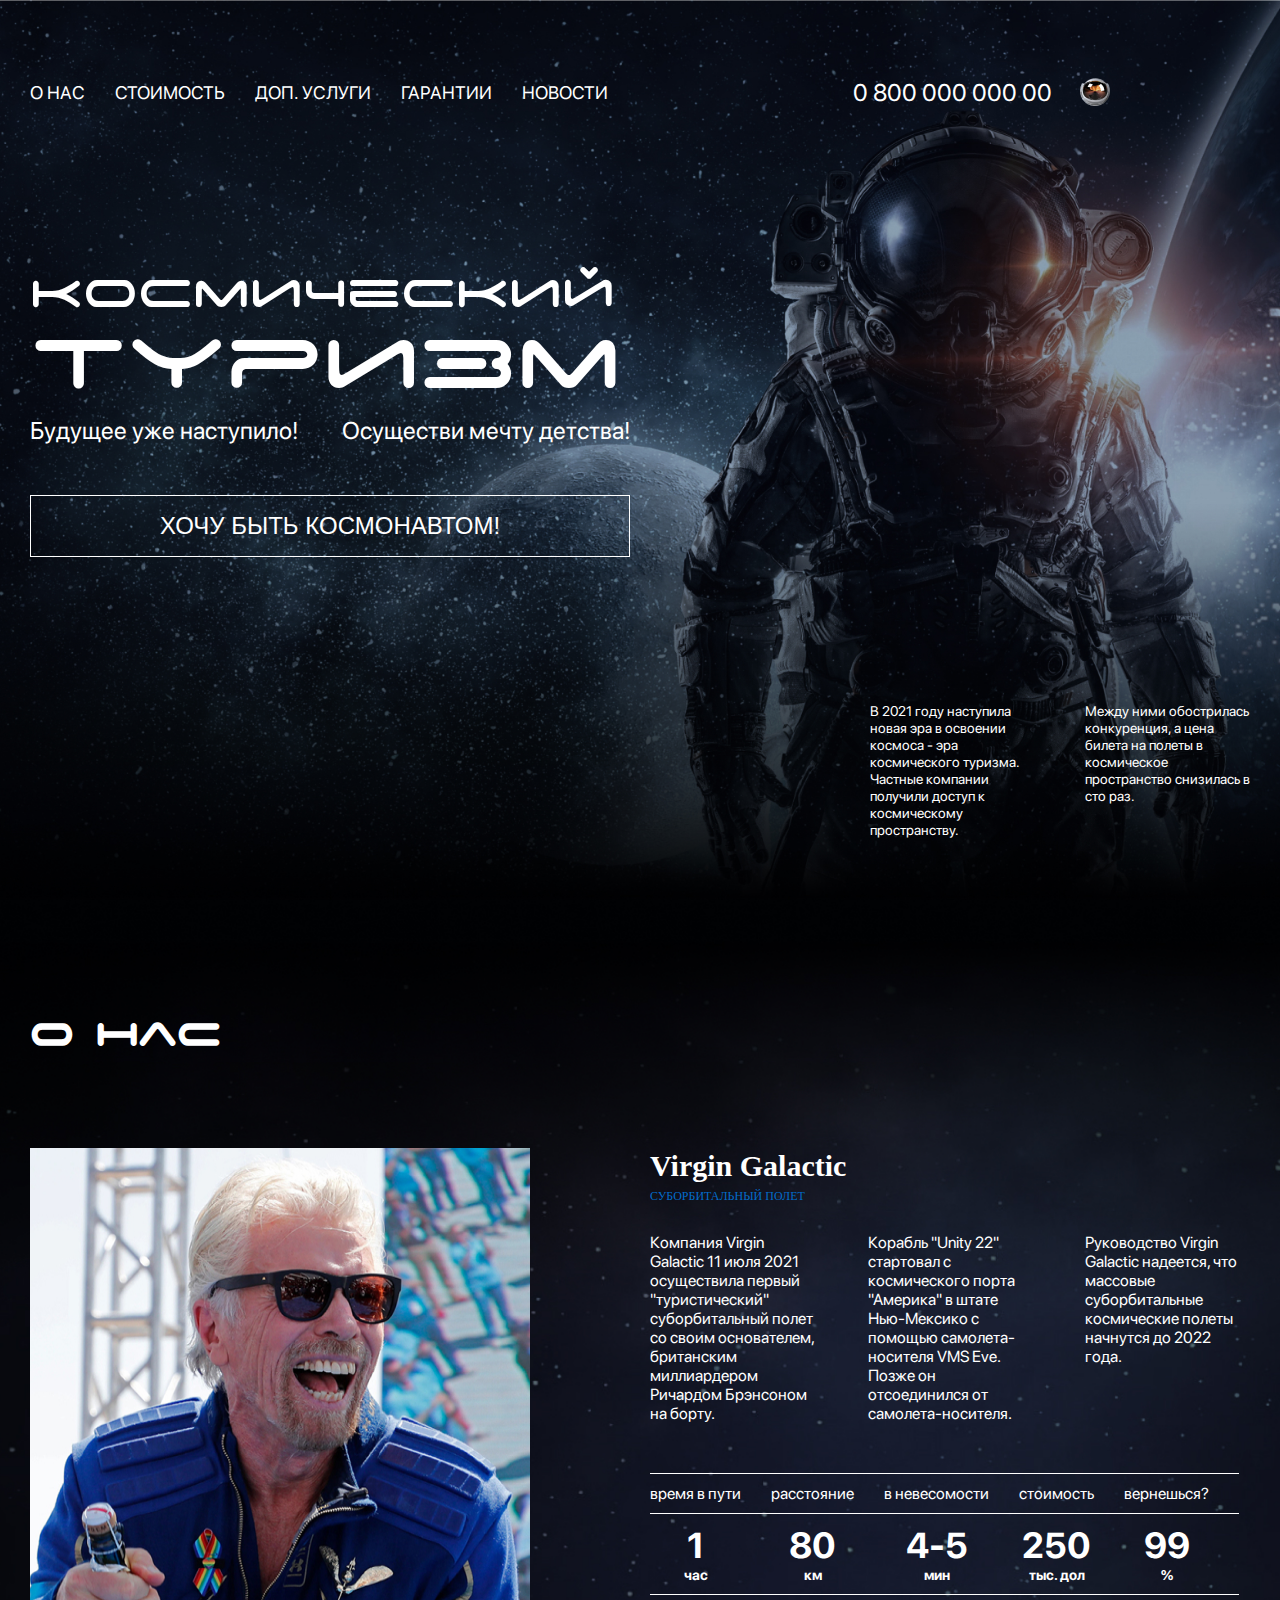
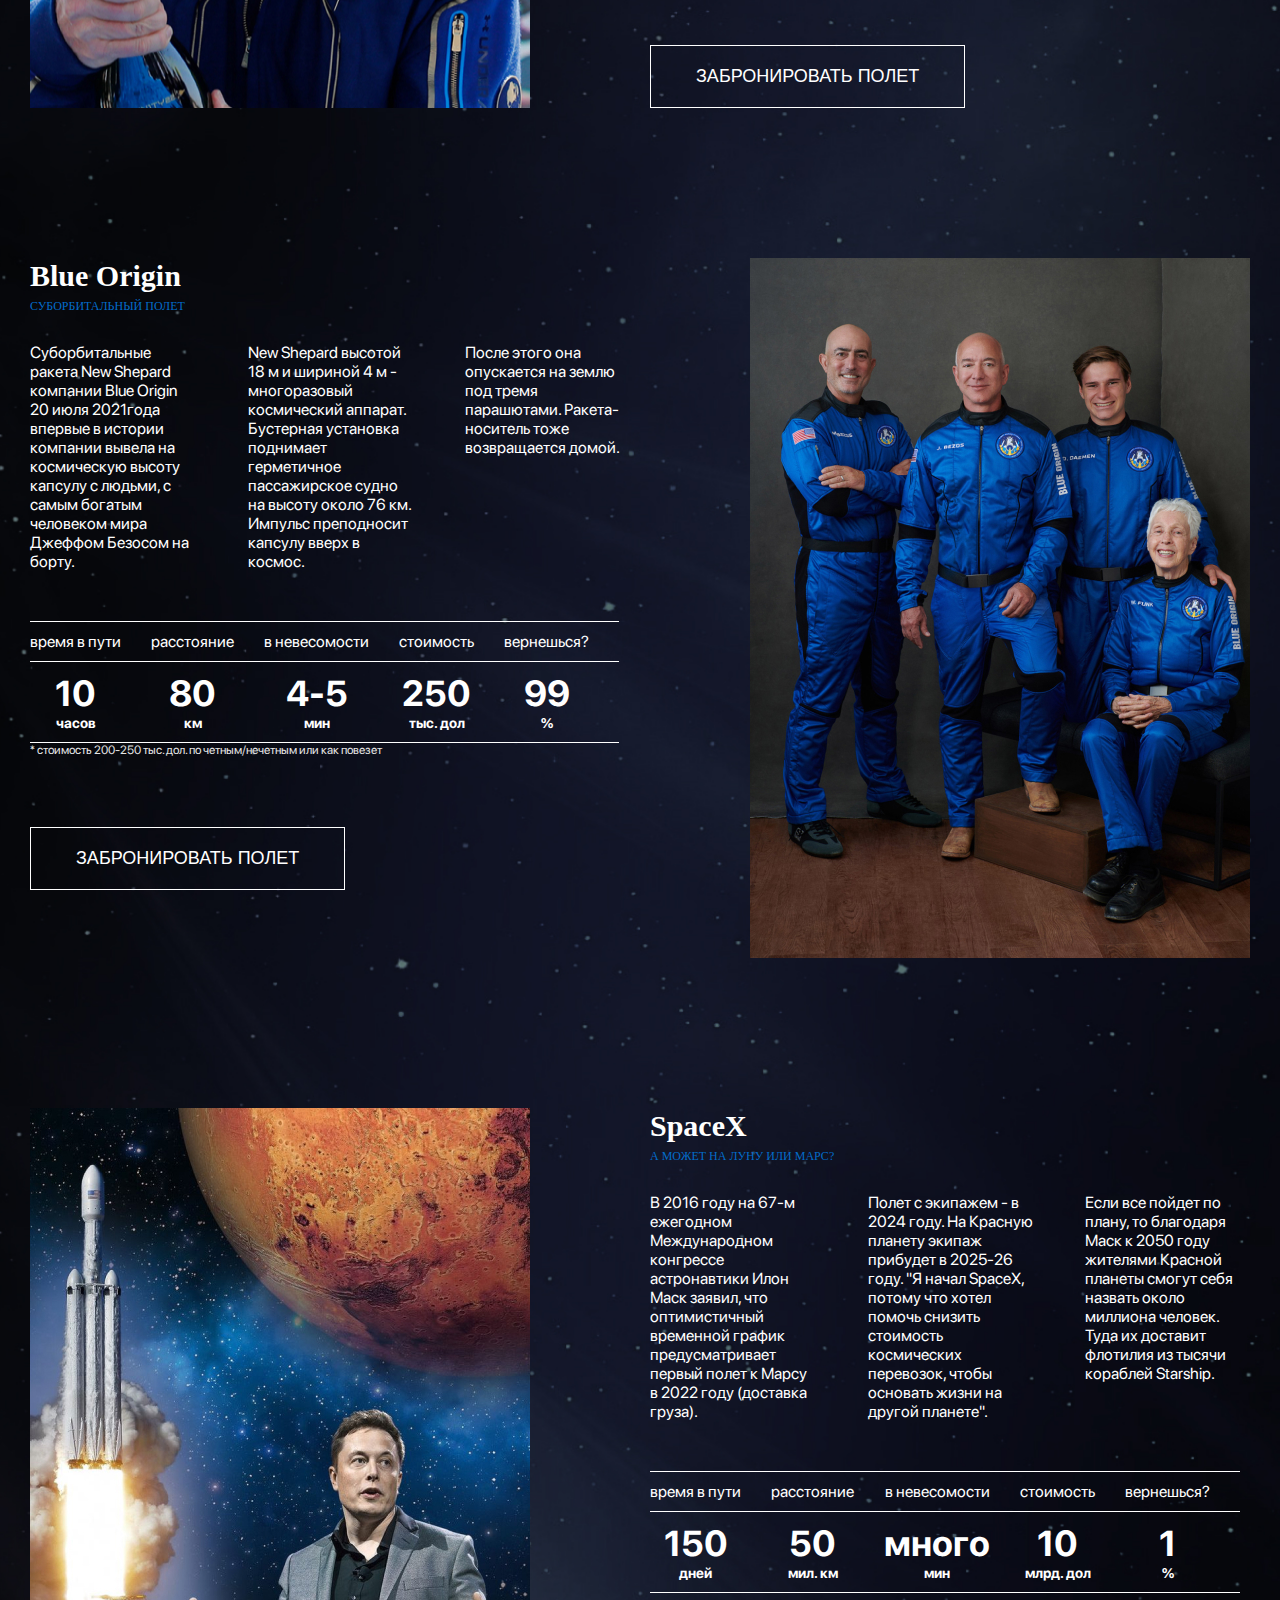
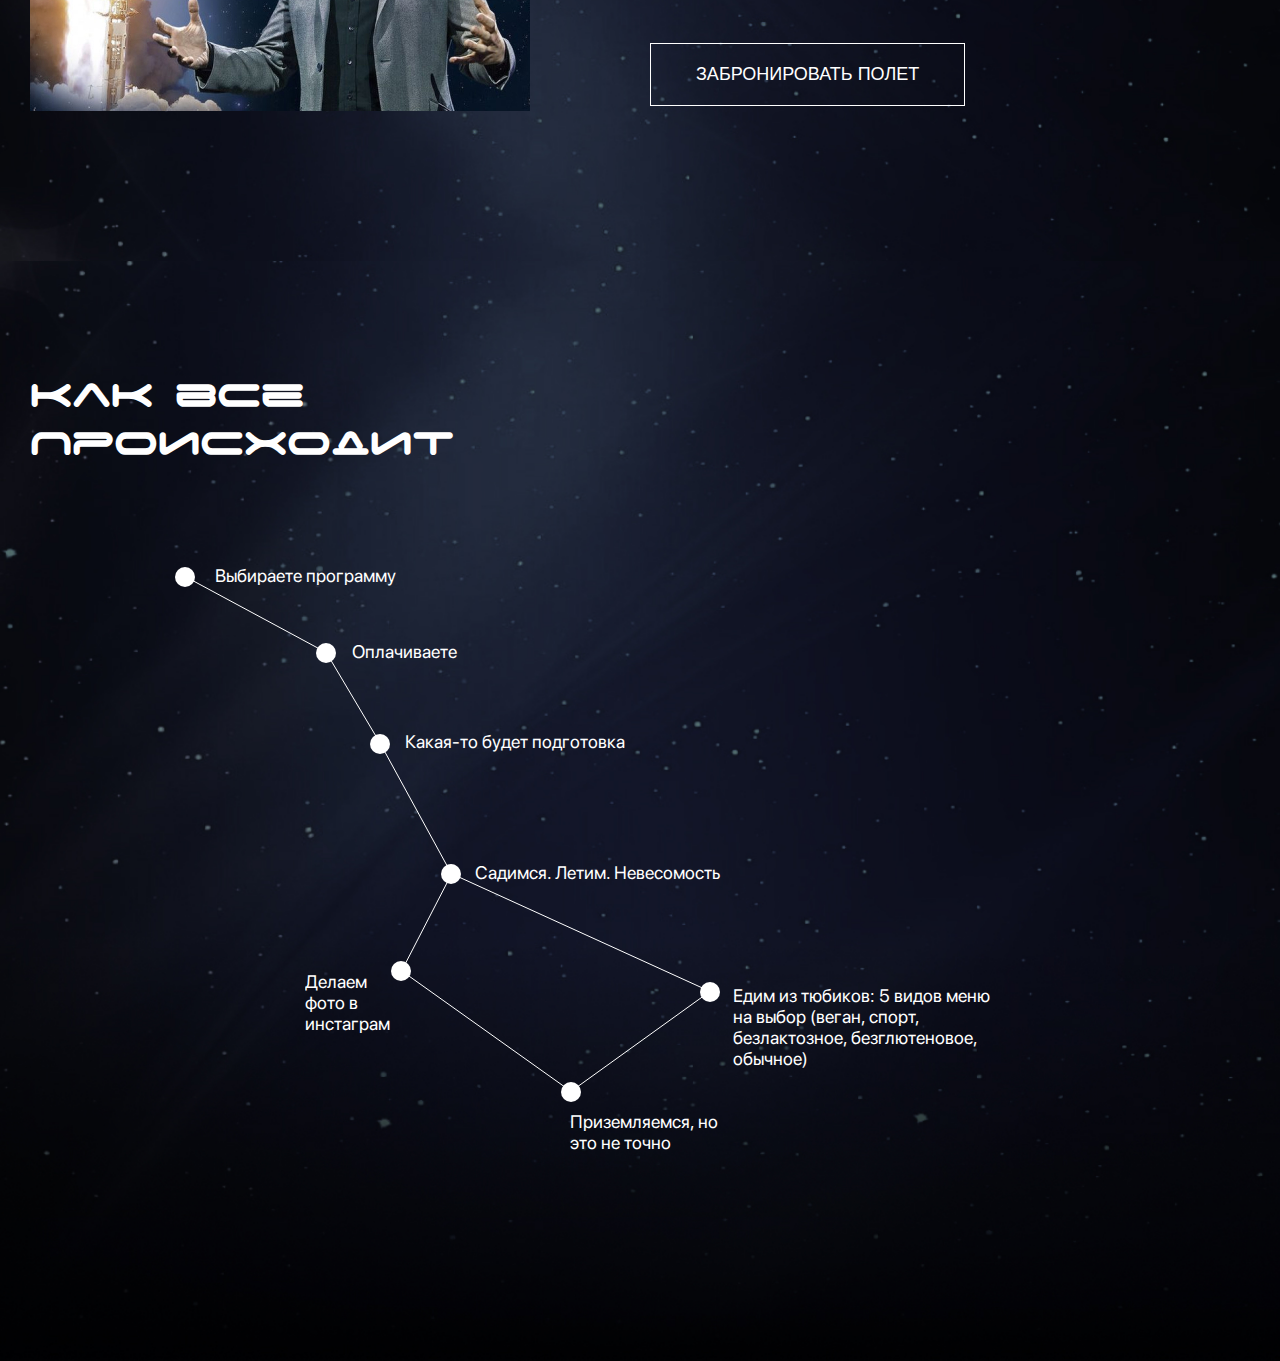
==== Космос/index.html @ 822ce769 "time-02.00" ====
<!DOCTYPE html>
<html lang="en">

<head>
  <meta charset="UTF-8">
  <meta name="viewport" content="width=device-width, initial-scale=1.0">
  <meta http-equiv="X-UA-Compatible" content="ie=edge">
  <title>Космос</title>
  <link rel="stylesheet" href="css/reset.css">
  <link rel="stylesheet" href="css/slick.css">
  <link rel="stylesheet" href="css/jquery.fancybox.css">
  <link rel="stylesheet" href="css/style.css">
</head>

<body>
  <!-- Start header -->
  <header class="header">
    <div class="container">
      <div class="header__inner">
        <div class="header__top">
          <nav class="menu">
            <ul class="menu__list">
              <li class="menu__item">
                <a href="" class="menu__link">
                  О НАС
                </a>
              </li>
              <li class="menu__item">
                <a href="" class="menu__link">
                  СТОИМОСТЬ
                </a>
              </li>
              <li class="menu__item">
                <a href="" class="menu__link">
                  ДОП. УСЛУГИ
                </a>
              </li>
              <li class="menu__item">
                <a href="" class="menu__link">
                  ГАРАНТИИ
                </a>
              </li>
              <li class="menu__item">
                <a href="" class="menu__link">
                  НОВОСТИ
                </a>
              </li>
            </ul>
          </nav>
          <a href="tel:080000000000" class="phone">
            0 800 000 000 00
          </a>
          <button class="login">
            <img src="images/login.png" alt="" class="login__img">
          </button>
        </div>
        <div class="header__content">
          <h1 class="header__title">
            Космический
            <span>туризм</span>
          </h1>
          <div class="header__text">
            <p class="header__text-small">
              Будущее уже наступило!
            </p>
            <p class="header__text-small">
              Осуществи мечту детства!
            </p>
          </div>
          <button class="header__btn">
            Хочу быть космонавтом!
          </button>
        </div>
        <div class="header__description">
          <p class="header__description-text">
            В 2021 году наступила новая эра в освоении космоса - эра космического туризма. Частные компании получили
            доступ к космическому пространству.
          </p>
          <p class="header__description-text">
            Между ними обострилась конкуренция, а цена билета на полеты в космическое пространство снизилась в сто раз.
          </p>
        </div>
      </div>
    </div>
  </header>
  <!-- header end -->

  <!-- main stsrt -->
  <main class="main">
    <section class="about">
      <div class="container">
        <h2 class="title">
          О нас
        </h2>
        <div class="about__item">
          <img class="about__img" src="images/about-1.jpg" alt="Brenson">
          <div class="about__content">
            <h3 class="about__content-title">
              Virgin Galactic
            </h3>
            <h5 class="about__content-subtitle">
              суборбитальный полет
            </h5>
            <div class="about__content-text">
              <p>
                Компания Virgin Galactic 11 июля 2021 осуществила первый "туристический" суборбитальный полет со своим
                основателем, британским миллиардером Ричардом Брэнсоном на борту.
              </p>
              <p>
                Корабль "Unity 22" стартовал с космического порта "Америка" в штате Нью-Мексико с помощью
                самолета-носителя VMS Eve. Позже он отсоединился от самолета-носителя.
              </p>
              <p>
                Руководство Virgin Galactic надеется, что массовые суборбитальные космические полеты начнутся до 2022
                года.
              </p>
            </div>
            <table class="about__table">
              <tr class="about__table-tr">
                <td class="about__table-td">время в пути</td>
                <td class="about__table-td">расстояние</td>
                <td class="about__table-td">в невесомости</td>
                <td class="about__table-td">стоимость</td>
                <td class="about__table-td">вернешься?</td>
              </tr>
              <tr class="about__table-tr">
                <td class="about__table-td">
                  1
                  <span>час</span>
                </td>
                <td class="about__table-td">
                  80
                  <span>км</span>
                </td>
                <td class="about__table-td">
                  4-5
                  <span>мин</span>
                </td>
                <td class="about__table-td">
                  250
                  <span>тыс. дол</span>
                </td>
                <td class="about__table-td">
                  99
                  <span>%</span>
                </td>
              </tr>
            </table>
            <button class="btn">
              ЗАБРОНИРОВАТЬ ПОЛЕТ
            </button>
          </div>
        </div>

        <div class="about__item">
          <img class="about__img" src="images/about-2.jpg" alt="Brenson">
          <div class="about__content">
            <h3 class="about__content-title">
              Blue Origin
            </h3>
            <h5 class="about__content-subtitle">
              суборбитальный полет
            </h5>
            <div class="about__content-text">
              <p>
                Суборбитальные ракета New Shepard компании Blue Origin 20 июля 2021года впервые в истории компании
                вывела на космическую высоту капсулу с людьми, с самым богатым человеком мира Джеффом Безосом на борту.
              </p>
              <p>
                New Shepard высотой 18 м и шириной 4 м - многоразовый космический аппарат. Бустерная установка поднимает
                герметичное пассажирское судно на высоту около 76 км. Импульс преподносит капсулу вверх в космос.
              </p>
              <p>
                После этого она опускается на землю под тремя парашютами. Ракета-носитель тоже возвращается домой.
              </p>
            </div>
            <table class="about__table">
              <caption class="about__table-caption ">
                * стоимость 200-250 тыс. дол. по четным/нечетным или как повезет
              </caption>
              <tr class="about__table-tr">
                <td class="about__table-td">время в пути</td>
                <td class="about__table-td">расстояние</td>
                <td class="about__table-td">в невесомости</td>
                <td class="about__table-td">стоимость</td>
                <td class="about__table-td">вернешься?</td>
              </tr>
              <tr class="about__table-tr">
                <td class="about__table-td">
                  10
                  <span>часов</span>
                </td>
                <td class="about__table-td">
                  80
                  <span>км</span>
                </td>
                <td class="about__table-td">
                  4-5
                  <span>мин</span>
                </td>
                <td class="about__table-td">
                  250
                  <span>тыс. дол</span>
                </td>
                <td class="about__table-td">
                  99
                  <span>%</span>
                </td>
              </tr>

            </table>
            <button class="btn">
              ЗАБРОНИРОВАТЬ ПОЛЕТ
            </button>
          </div>

        </div>

        <div class="about__item">
          <img class="about__img" src="images/about-3.jpg" alt="Mask">
          <div class="about__content">
            <h3 class="about__content-title">
              SpaceX
            </h3>
            <h5 class="about__content-subtitle">
              А может на Луну или Марс?
            </h5>
            <div class="about__content-text">
              <p>
                В 2016 году на 67-м ежегодном Международном конгрессе астронавтики Илон Маск заявил, что оптимистичный
                временной график предусматривает первый полет к Марсу в 2022 году (доставка груза).
              </p>
              <p>
                Полет с экипажем - в 2024 году.
                На Красную планету экипаж прибудет в 2025-26 году.
                "Я начал SpaceX, потому что хотел помочь снизить стоимость космических перевозок, чтобы основать жизни
                на другой планете".
              </p>
              <p>
                Если все пойдет по плану, то благодаря Маск к 2050 году жителями Красной планеты смогут себя назвать
                около миллиона человек. Туда их доставит флотилия из тысячи кораблей Starship.
              </p>
            </div>
            <table class="about__table">
              <tr class="about__table-tr">
                <td class="about__table-td">время в пути</td>
                <td class="about__table-td">расстояние</td>
                <td class="about__table-td">в невесомости</td>
                <td class="about__table-td">стоимость</td>
                <td class="about__table-td">вернешься?</td>
              </tr>
              <tr class="about__table-tr">
                <td class="about__table-td">
                  150
                  <span>дней</span>
                </td>
                <td class="about__table-td">
                  50
                  <span>мил. км</span>
                </td>
                <td class="about__table-td">
                  много
                  <span>мин</span>
                </td>
                <td class="about__table-td">
                  10
                  <span>млрд. дол</span>
                </td>
                <td class="about__table-td">
                  1
                  <span>%</span>
                </td>
              </tr>
            </table>
            <button class="btn">
              ЗАБРОНИРОВАТЬ ПОЛЕТ
            </button>
          </div>
        </div>
      </div>
    </section>
  </main>
  <!--  main end -->


  <!-- hav-to start -->

  <section class="hav-to">
    <div class="container">
      <h2 class="title">
        Как все <br> происходит
      </h2>
      <div class="hav-to__box">
        <svg width="950" height="700" viewBox="0 0 950 700" fill="none" xmlns="http://www.w3.org/2000/svg">
          <line x1="20.2474" y1="19.56552" x2="161.247" y2="95.5655" stroke="white" />
          <line x1="161.43" y1="95.7448" x2="215.43" y2="186.745" stroke="white" />
          <line x1="215.439" y1="186.76" x2="286.439" y2="316.76" stroke="white" />
          <line x1="286.444" y1="317.229" x2="236.444" y2="414.229" stroke="white" />
          <line x1="286.207" y1="316.545" x2="545.207" y2="434.545" stroke="white" />
          <line x1="236.29" y1="413.593" x2="406.29" y2="534.593" stroke="white" />
          <line x1="405.708" y1="534.594" x2="544.708" y2="434.594" stroke="white" />
          <g>
            <circle cx="20" cy="20" r="10" fill="white" />
            <text x="50" y="25" fill="white">Выбираете программу</text>
          </g>
          <g>
            <circle cx="161" cy="96" r="10" fill="white" />
            <text x="187" y="101" fill="white">Оплачиваете</text>
          </g>
          <g>
            <circle cx="215" cy="187" r="10" fill="white" />
            <text x="240" y="191" fill="white">Какая-то будет подготовка</text>
          </g>
          <g>
            <circle cx="286" cy="317" r="10" fill="white" />
            <text x="310" y="322" fill="white">Садимся. Летим. Невесомость</text>
          </g>
          <g>
            <circle cx="236" cy="414" r="10" fill="white" />
            <foreignObject x="140" y="414" fill="white" width="101" height="100">
              <p>
                Делаем фото в инстаграм
              </p>
            </foreignObject>
          </g>
          <g>
            <circle cx="406" cy="535" r="10" fill="white" />
            <foreignObject x="405" y="554" fill="white" width="154" height="70">
              <p>
                Приземляемся, но это не точно
              </p>
            </foreignObject>
          </g>
          <g>
            <circle cx="545" cy="435" r="10" fill="white" />
            <foreignObject x="568" y="428" fill="white" width="273" height="100">
              <p>

                Едим из тюбиков: 5 видов меню на выбор (веган, спорт, безлактозное, безглютеновое, обычное)
              </p>
            </foreignObject>
          </g>
        </svg>

      </div>
    </div>
  </section>

  <!--  hav-to end -->


  <script src="https://ajax.googleapis.com/ajax/libs/jquery/3.4.1/jquery.min.js"></script>
  <script src="js/slick.min.js"></script>
  <script src="js/jquery.fancybox.min.js"></script>
  <script src="js/main.js"></script>
</body>

</html>
---- Космос/css/style.css ----
*,
*::before,
*::after {
  box-sizing: border-box;
}

@font-face {
  font-family: 'SF-pro-display';
  src: url('../fonts/SF-Pro-Display-Regular.woff2') format('woff2'),
    url('../fonts/SF-Pro-Display-Regular.woff') format('woff');
  font-style: normal;
  font-weight: normal;
  font-display: swap;
}

@font-face {
  font-family: 'SF-pro-display';
  src: url('../fonts/SF-Pro-Display-Bold.woff2') format('woff2'),
    url('../fonts/SF-Pro-Display-Bold.woff') format('woff');
  font-style: normal;
  font-weight: bold;
  font-display: swap;
}

@font-face {
  font-family: 'spaceagecyrillic';
  src: url('../fonts/spaceagecyrillic-regular.woff2') format('woff2'),
    url('../fonts/spaceagecyrillic-regular.woff') format('woff');
  font-style: normal;
  font-weight: normal;
  font-display: swap;
}

a {
  color: inherit;
  text-decoration: none;

}

button {
  color: inherit;
  border: none;
  background-color: transparent;
  cursor: pointer;
}

body {
  font-family: 'SF-pro-display';
  font-size: 16px;
  line-height: 19px;
  font-weight: 400;
  color: #fff;
}

.btn {
  font-size: 18px;
  line-height: 21px;
  text-align: center;
  text-transform: uppercase;
  border: 1px solid #fff;
  padding: 20px 45px;
}

.title {
  font-family: 'spaceagecyrillic';
  font-size: 48px;
  line-height: 48px;
  padding: 100px 0;
  /* margin: 100px 0; */
}

.header {
  background-image: url(../images/header__bg.jpg);
  background-position: center;
  background-repeat: no-repeat;
  background-size: cover;
}

.container {
  max-width: 1220px;
  margin: 0 auto;
  padding: 0 auto;
}

.header__inner {
  display: flex;
  flex-direction: column;
  justify-content: space-between;
  min-height: 100vh;
}

.header__top {
  display: flex;
  justify-content: space-between;
  align-items: center;
  padding: 75px 0 30px;
}

.menu {}

.menu__list {
  display: flex;
  /* justify-content: space-between; */
}

.menu__item {
  margin-right: 30px;
}

.menu__link {
  text-transform: uppercase;
  font-size: 18px;
  line-height: 21px;
  transition: color 2s;
}

.menu__link:hover {
  color: #CB0E0E;
}

.phone {
  font-size: 24px;
  line-height: 29px;
  margin-left: auto;
}

.login {
  /* margin: 22px 0 134px; */
  margin-left: 22px;
  margin-right: 134px;
}

.login__img {}

.header__content {
  max-width: 600px;
}

.header__title {
  font-family: 'spaceagecyrillic';
  font-weight: 400;
  font-size: 60px;
  line-height: 60px;
  margin-bottom: 20px;
}

.header__title span {
  font-size: 110px;
}

.header__text {
  font-size: 24px;
  line-height: 29px;
  display: flex;
  justify-content: space-between;
  flex-wrap: wrap;
  margin-bottom: 50px;
}

.header__text-small {}

.header__btn {
  font-size: 24px;
  line-height: 29px;
  text-transform: uppercase;
  text-align: center;
  width: 100%;
  border: 1px solid #fff;
  padding: 15px 10px 16px;
}

.header__description {
  display: flex;
  justify-content: flex-end;
  margin-top: 35px;
  margin-bottom: 5%;
}

.header__description-text {
  width: 165px;
  font-size: 14px;
  line-height: 17px;

}

.header__description-text+.header__description-text {
  margin-left: 50px;
}

.main {}

.about {
  background-image: url(../images/about-bg.jpg);
  background-size: cover;
  background-position: center;
  background-repeat: no-repeat;
}

.about__item {
  display: flex;
  justify-content: space-between;
  flex-wrap: wrap;
  padding-bottom: 150px;
}

.about__item:nth-child(odd) {
  flex-direction: row-reverse;
}

.about__img {
  max-width: 100%;
}

.about__content {
  width: 600px;
}

.about__content-title {
  font-family: 'SF Pro Display';
  font-weight: bold;
  font-size: 30px;
  line-height: 36px;
  margin-bottom: 5px;
}

.about__content-subtitle {
  font-family: 'SF Pro Display';
  font-style: normal;
  font-weight: normal;
  font-size: 12px;
  line-height: 14px;
  color: #036CCA;
  text-transform: uppercase;
  margin-bottom: 30px;
}

.about__content-text {
  display: flex;
  justify-content: space-between;
  margin-bottom: 50px;
}

.about__content-text p {
  width: 165px;
}

.about__table {
  margin-bottom: 50px;
}

.about__table-tr {
  border: 1px solid #fff;
  border-left: none;
  border-right: none;
  font-size: 16px;
  line-height: 19px;
  text-align: center;
}

.about__table-tr+.about__table-tr {
  font-weight: bold;
  font-size: 36px;
  line-height: 43px;
  text-align: center;

}

.about__table-td {
  padding: 10px 30px 10px 0;
}

.about__table-td span {
  font-size: 14px;
  line-height: 17px;
  display: block;
}

.about__table-caption {
  caption-side: bottom;
  font-size: 12px;
  line-height: 14px;
  color: #E5E5E5;
  text-align: left;
  margin-bottom: 20px;
}

.hav-to {
  background-image: url(../images/hav-to-bg.jpg);
  background-size: cover;
  background-position: top center;
  background-repeat: no-repeat;
  padding-bottom: 100px;
}

.hav-to__box {
  text-align: center;
}

.hav-to__box circle,
.hav-to__box text,
foreignObject{
  font-size: 18px;
  line-height: 21px;
  transition: all .5s;
  cursor: pointer;
}

.hav-to__box g:hover circle {
  r: 20px;
  fill: #036CCA;
}

.hav-to__box g:hover text {
  font-size: 36px;
  line-height: 43px;
  fill: #036CCA;
}

foreignObject {
  text-align: left;
}

.hav-to__box g:hover foreignObject {
  font-size: 22px;
  color: #036CCA;
}
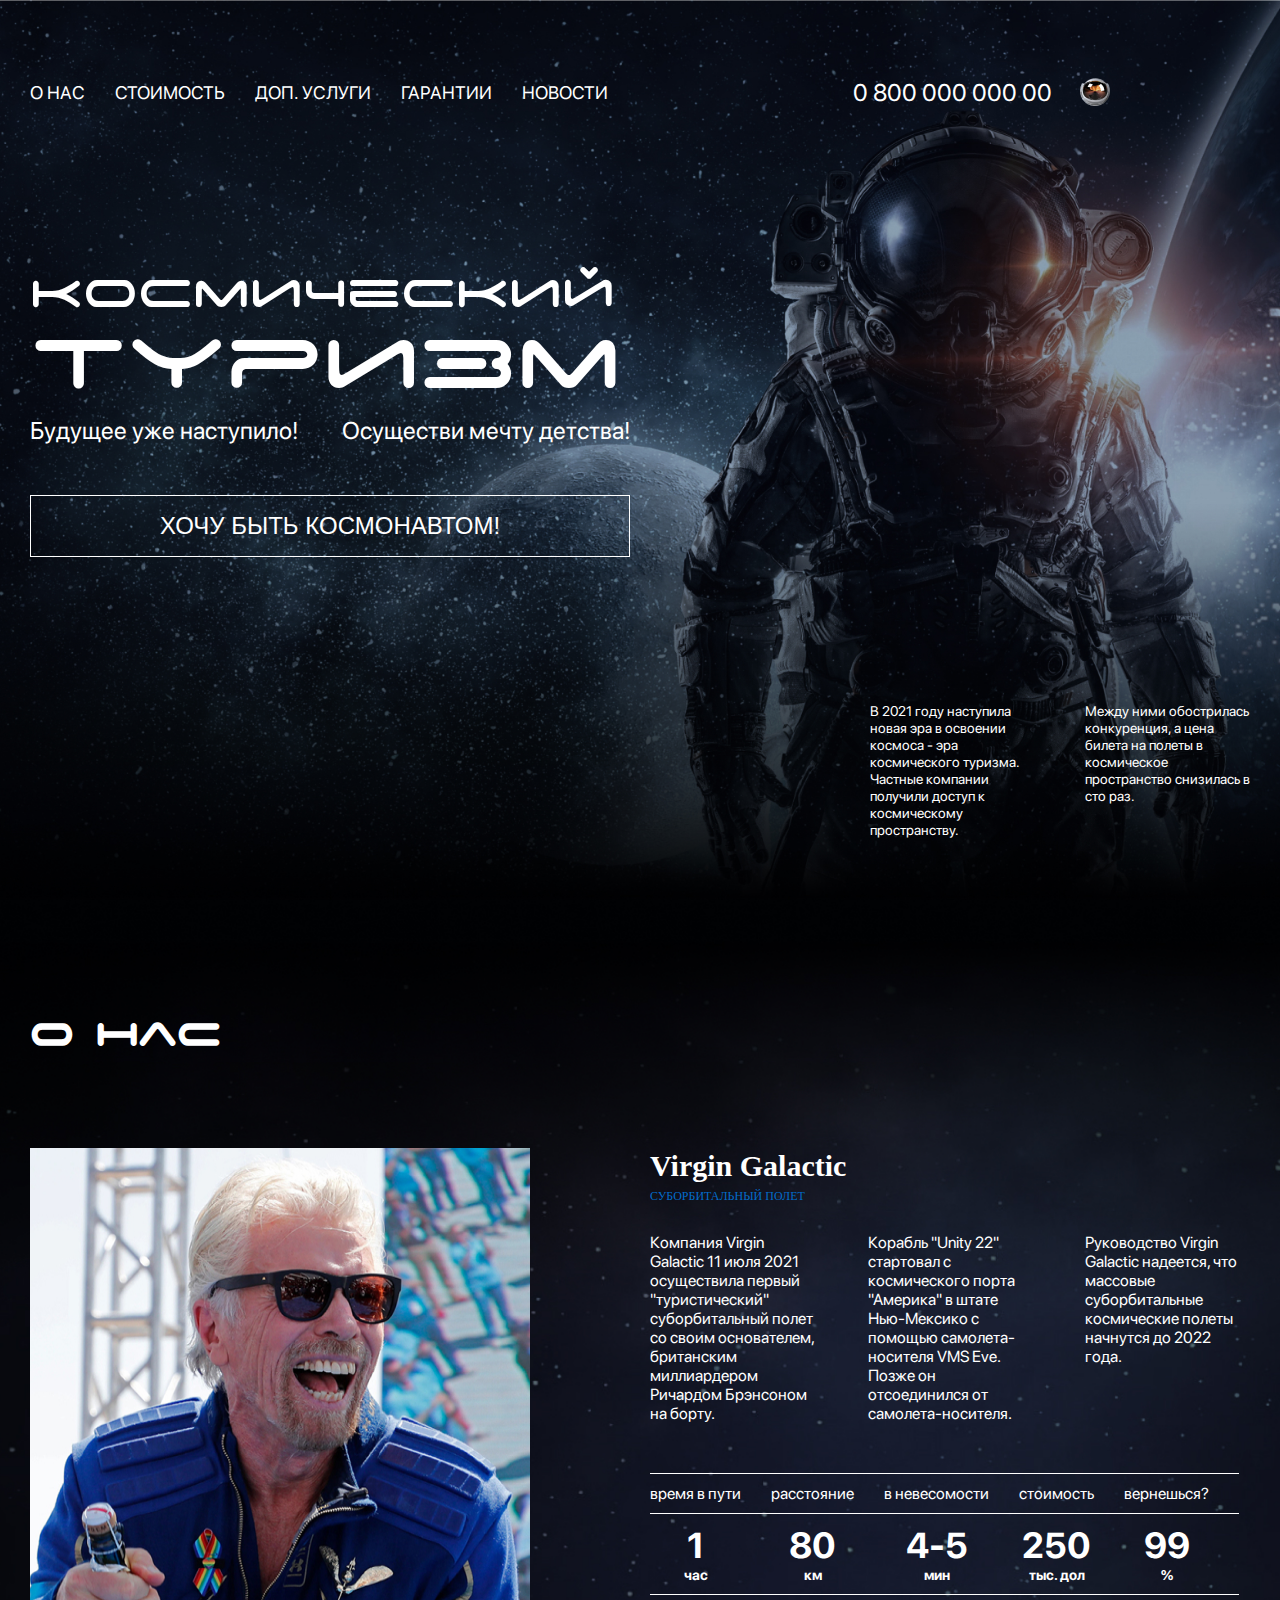
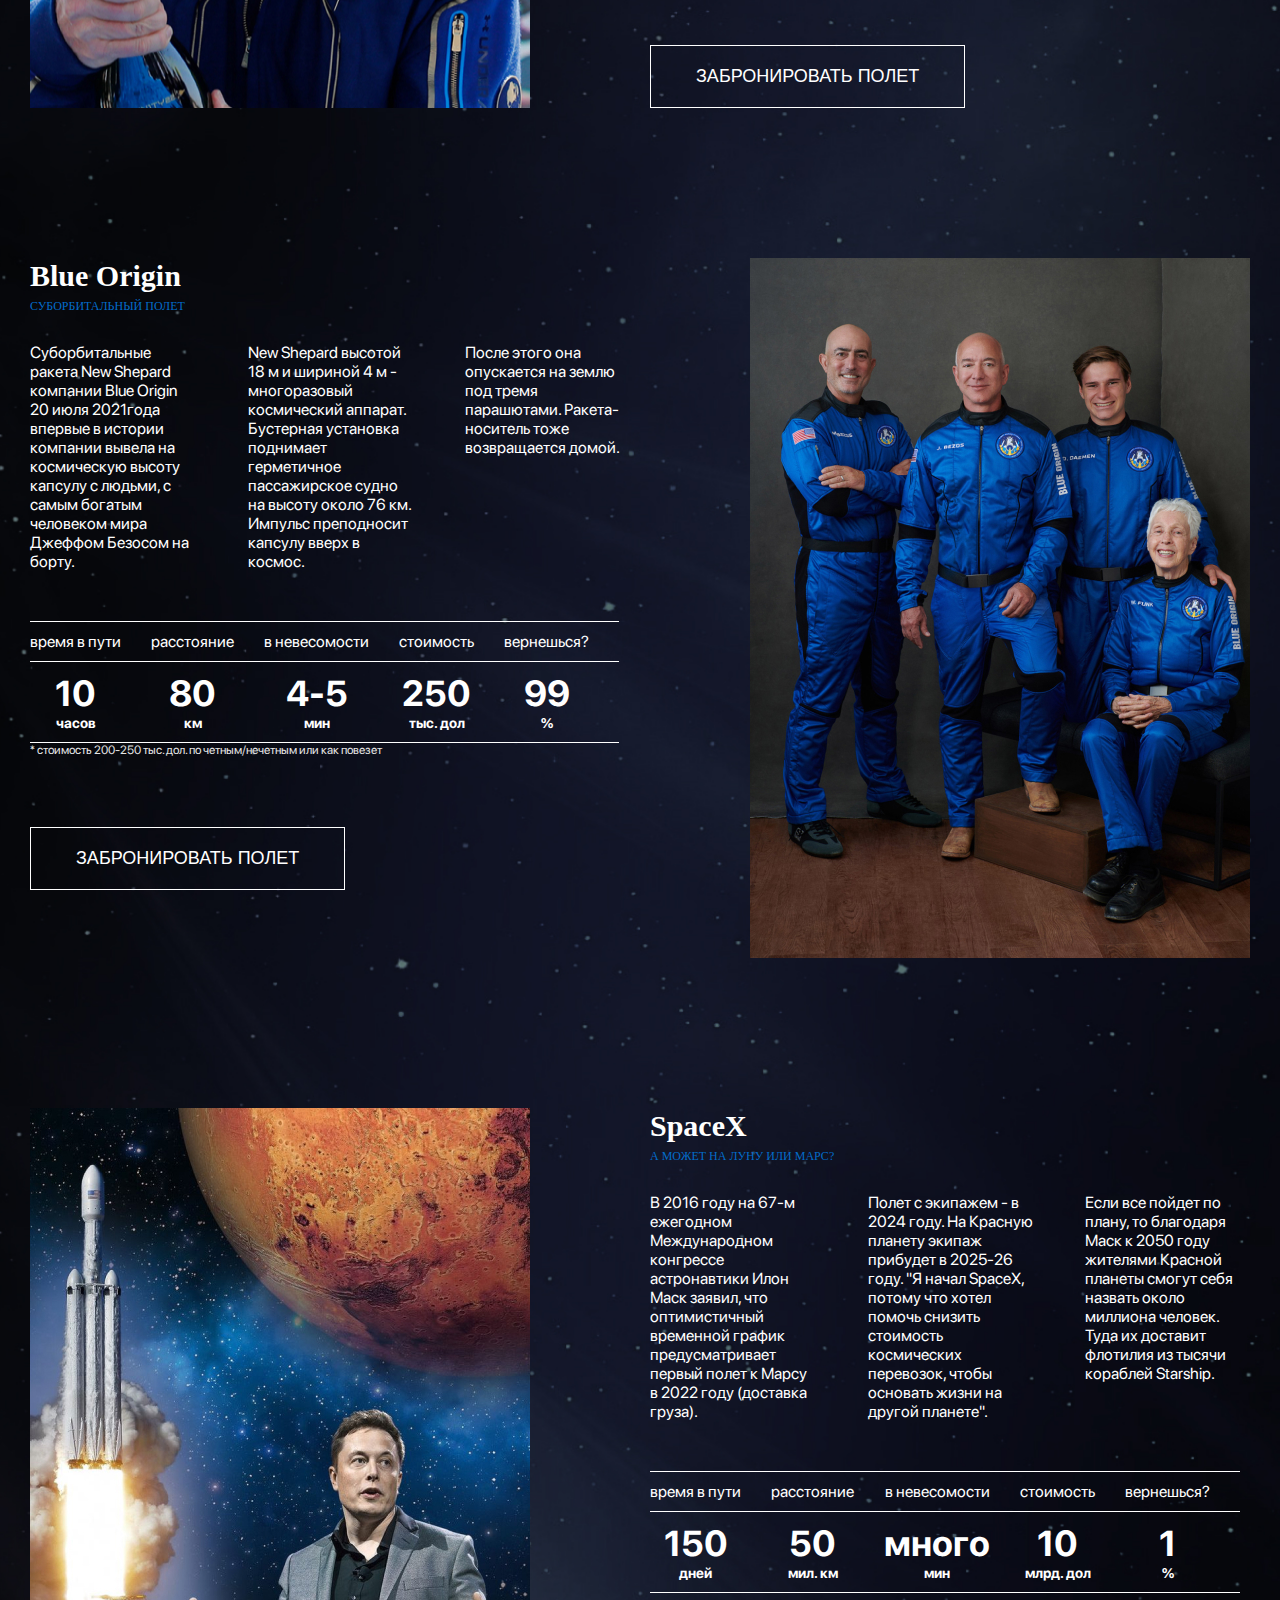
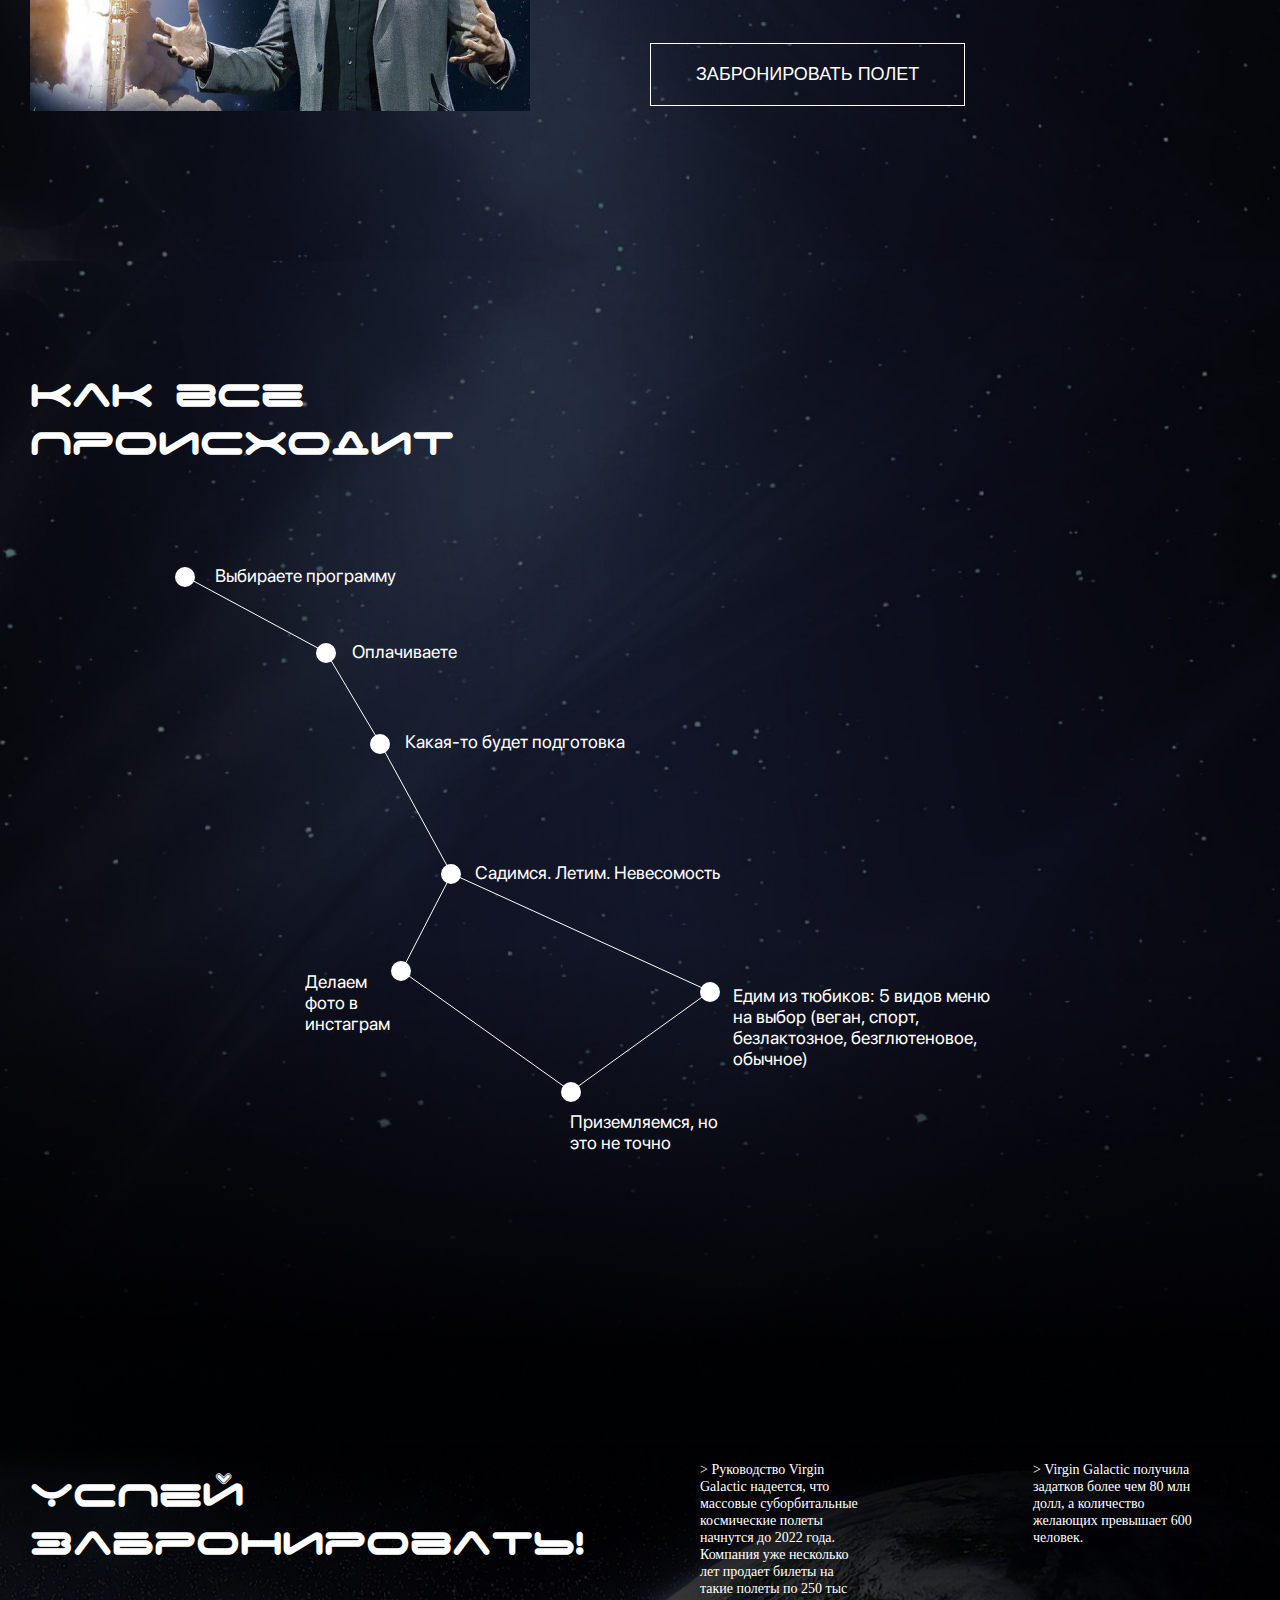
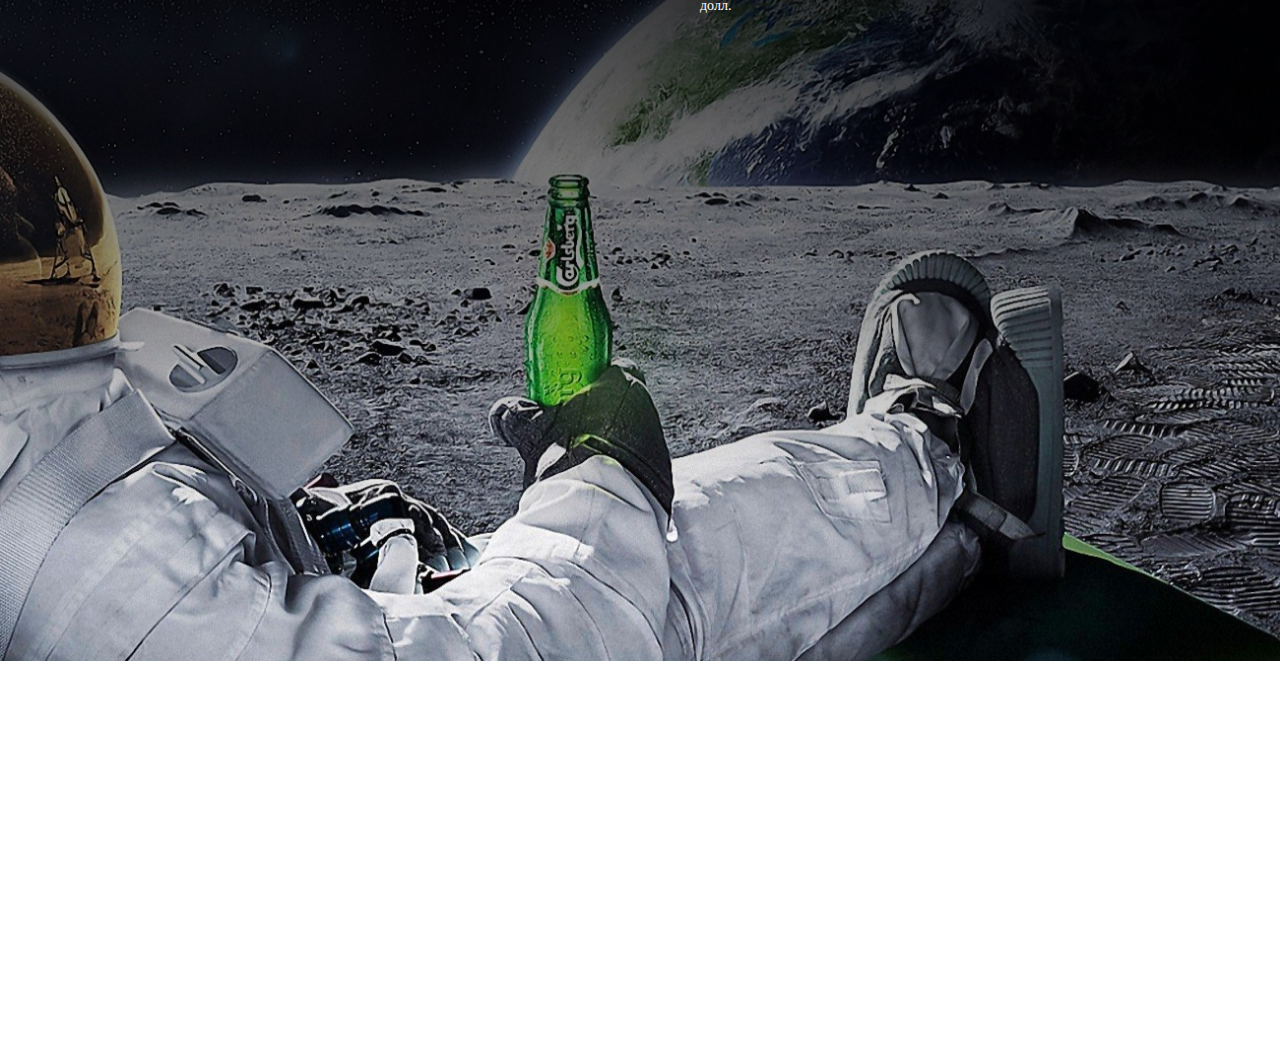
==== commit 47e00828: "Time-02.21" ====
--- a/Космос/index.html
+++ b/Космос/index.html
@@ -279,75 +279,155 @@
         </div>
       </div>
     </section>
+
+
+
+    <!-- hav-to start -->
+
+    <section class="hav-to">
+      <div class="container">
+        <h2 class="title">
+          Как все <br> происходит
+        </h2>
+        <div class="hav-to__box">
+          <svg width="950" height="700" viewBox="0 0 950 700" fill="none" xmlns="http://www.w3.org/2000/svg">
+            <line x1="20.2474" y1="19.56552" x2="161.247" y2="95.5655" stroke="white" />
+            <line x1="161.43" y1="95.7448" x2="215.43" y2="186.745" stroke="white" />
+            <line x1="215.439" y1="186.76" x2="286.439" y2="316.76" stroke="white" />
+            <line x1="286.444" y1="317.229" x2="236.444" y2="414.229" stroke="white" />
+            <line x1="286.207" y1="316.545" x2="545.207" y2="434.545" stroke="white" />
+            <line x1="236.29" y1="413.593" x2="406.29" y2="534.593" stroke="white" />
+            <line x1="405.708" y1="534.594" x2="544.708" y2="434.594" stroke="white" />
+            <g>
+              <circle cx="20" cy="20" r="10" fill="white" />
+              <text x="50" y="25" fill="white">Выбираете программу</text>
+            </g>
+            <g>
+              <circle cx="161" cy="96" r="10" fill="white" />
+              <text x="187" y="101" fill="white">Оплачиваете</text>
+            </g>
+            <g>
+              <circle cx="215" cy="187" r="10" fill="white" />
+              <text x="240" y="191" fill="white">Какая-то будет подготовка</text>
+            </g>
+            <g>
+              <circle cx="286" cy="317" r="10" fill="white" />
+              <text x="310" y="322" fill="white">Садимся. Летим. Невесомость</text>
+            </g>
+            <g>
+              <circle cx="236" cy="414" r="10" fill="white" />
+              <foreignObject x="140" y="414" fill="white" width="101" height="100">
+                <p>
+                  Делаем фото в инстаграм
+                </p>
+              </foreignObject>
+            </g>
+            <g>
+              <circle cx="406" cy="535" r="10" fill="white" />
+              <foreignObject x="405" y="554" fill="white" width="154" height="70">
+                <p>
+                  Приземляемся, но это не точно
+                </p>
+              </foreignObject>
+            </g>
+            <g>
+              <circle cx="545" cy="435" r="10" fill="white" />
+              <foreignObject x="568" y="428" fill="white" width="273" height="100">
+                <p>
+
+                  Едим из тюбиков: 5 видов меню на выбор (веган, спорт, безлактозное, безглютеновое, обычное)
+                </p>
+              </foreignObject>
+            </g>
+          </svg>
+
+        </div>
+      </div>
+    </section>
+
+    <!--  hav-to end -->
+
+    <!-- to-book start -->
+    <section class="to-book">
+      <div class="container">
+        <div class="to-book__inner">
+          <h2 class="title">
+            Успей <br> забронировать!
+          </h2>
+          <p class="to-book__text">>
+            Руководство Virgin Galactic надеется, что массовые суборбитальные космические полеты начнутся до 2022 года.
+            Компания уже несколько лет продает билеты на такие полеты по 250 тыс долл.
+
+          </p>
+          <p class="to-book__text">>
+            Virgin Galactic получила задатков более чем 80 млн долл, а количество желающих превышает 600 человек.
+
+
+          </p>
+
+        </div>
+      </div>
+    </section>
+
+    <!-- to-book end -->
+
+    <!-- special-offer start -->
+
+    <section class="special-offer">
+      <div class="container">
+        <h2 class="title">
+          Спец.
+          предложения
+        </h2>
+        <div class="special-offer-inner">
+          <div class="special-offer__item">
+            <div class="special-offer__item-box">
+              <p class="special-offer__item-text">
+                Забронируй полет
+                <span>
+                  прямо сейчас
+                </span>
+                и получи скидку
+                1000$
+              </p>
+              <div class="special-offer__prise">
+                <p>
+                  250 000 $
+                </p class="special-offer__oldprise">
+                <p>
+                  249 000 $
+                </p class="special-offer__newprise">
+              </div>
+            </div>
+            <button class="button">ЗАБРОНИРОВАТЬ ПОЛЕТ</button>
+          </div>
+          <div class="special-offer__item">
+            <div class="special-offer__item-box">
+              <p class="special-offer__item-text">
+                Приведи друга и получи
+                <span>
+                    скидку 10%
+                </span>
+                на следующий полет, если вернешься
+               
+              </p>
+              <div class="special-offer__prise">
+                <p>
+                  250 000 $
+                </p class="special-offer__oldprise">
+                <p>
+                  225 000 $
+                </p class="special-offer__newprise">
+              </div>
+            </div>
+            <button class="button">ЗАБРОНИРОВАТЬ ПОЛЕТ</button>
+          </div>
+        </div>
+      </div>
+    </section>
+    <!-- special-offer end -->
   </main>
   <!--  main end -->
-
-
-  <!-- hav-to start -->
-
-  <section class="hav-to">
-    <div class="container">
-      <h2 class="title">
-        Как все <br> происходит
-      </h2>
-      <div class="hav-to__box">
-        <svg width="950" height="700" viewBox="0 0 950 700" fill="none" xmlns="http://www.w3.org/2000/svg">
-          <line x1="20.2474" y1="19.56552" x2="161.247" y2="95.5655" stroke="white" />
-          <line x1="161.43" y1="95.7448" x2="215.43" y2="186.745" stroke="white" />
-          <line x1="215.439" y1="186.76" x2="286.439" y2="316.76" stroke="white" />
-          <line x1="286.444" y1="317.229" x2="236.444" y2="414.229" stroke="white" />
-          <line x1="286.207" y1="316.545" x2="545.207" y2="434.545" stroke="white" />
-          <line x1="236.29" y1="413.593" x2="406.29" y2="534.593" stroke="white" />
-          <line x1="405.708" y1="534.594" x2="544.708" y2="434.594" stroke="white" />
-          <g>
-            <circle cx="20" cy="20" r="10" fill="white" />
-            <text x="50" y="25" fill="white">Выбираете программу</text>
-          </g>
-          <g>
-            <circle cx="161" cy="96" r="10" fill="white" />
-            <text x="187" y="101" fill="white">Оплачиваете</text>
-          </g>
-          <g>
-            <circle cx="215" cy="187" r="10" fill="white" />
-            <text x="240" y="191" fill="white">Какая-то будет подготовка</text>
-          </g>
-          <g>
-            <circle cx="286" cy="317" r="10" fill="white" />
-            <text x="310" y="322" fill="white">Садимся. Летим. Невесомость</text>
-          </g>
-          <g>
-            <circle cx="236" cy="414" r="10" fill="white" />
-            <foreignObject x="140" y="414" fill="white" width="101" height="100">
-              <p>
-                Делаем фото в инстаграм
-              </p>
-            </foreignObject>
-          </g>
-          <g>
-            <circle cx="406" cy="535" r="10" fill="white" />
-            <foreignObject x="405" y="554" fill="white" width="154" height="70">
-              <p>
-                Приземляемся, но это не точно
-              </p>
-            </foreignObject>
-          </g>
-          <g>
-            <circle cx="545" cy="435" r="10" fill="white" />
-            <foreignObject x="568" y="428" fill="white" width="273" height="100">
-              <p>
-
-                Едим из тюбиков: 5 видов меню на выбор (веган, спорт, безлактозное, безглютеновое, обычное)
-              </p>
-            </foreignObject>
-          </g>
-        </svg>
-
-      </div>
-    </div>
-  </section>
-
-  <!--  hav-to end -->
-
 
   <script src="https://ajax.googleapis.com/ajax/libs/jquery/3.4.1/jquery.min.js"></script>
   <script src="js/slick.min.js"></script>
--- a/Космос/css/style.css
+++ b/Космос/css/style.css
@@ -298,7 +298,7 @@
 
 .hav-to__box circle,
 .hav-to__box text,
-foreignObject{
+foreignObject {
   font-size: 18px;
   line-height: 21px;
   transition: all .5s;
@@ -325,11 +325,34 @@
   color: #036CCA;
 }
 
-
-
-
-
-
-
-
-
+.to-book {
+  background-image: url(../images/to-book.jpg);
+  background-size: cover;
+  background-repeat: no-repeat;
+  background-position: top center;
+  min-height: 100vh;
+}
+
+.to-book__inner {
+  display: flex;
+  justify-content: space-between;
+
+
+}
+
+.title {}
+
+.to-book__text {
+  font-family: 'SF Pro Display';
+  font-size: 14px;
+  line-height: 17px;
+  width: 165px;
+  margin-top: 100px;
+  margin-left: auto;
+  margin-right: 52px;
+}
+
+.to-book__text+.to-book {
+  margin-left: 0;
+  margin-right: 0;
+}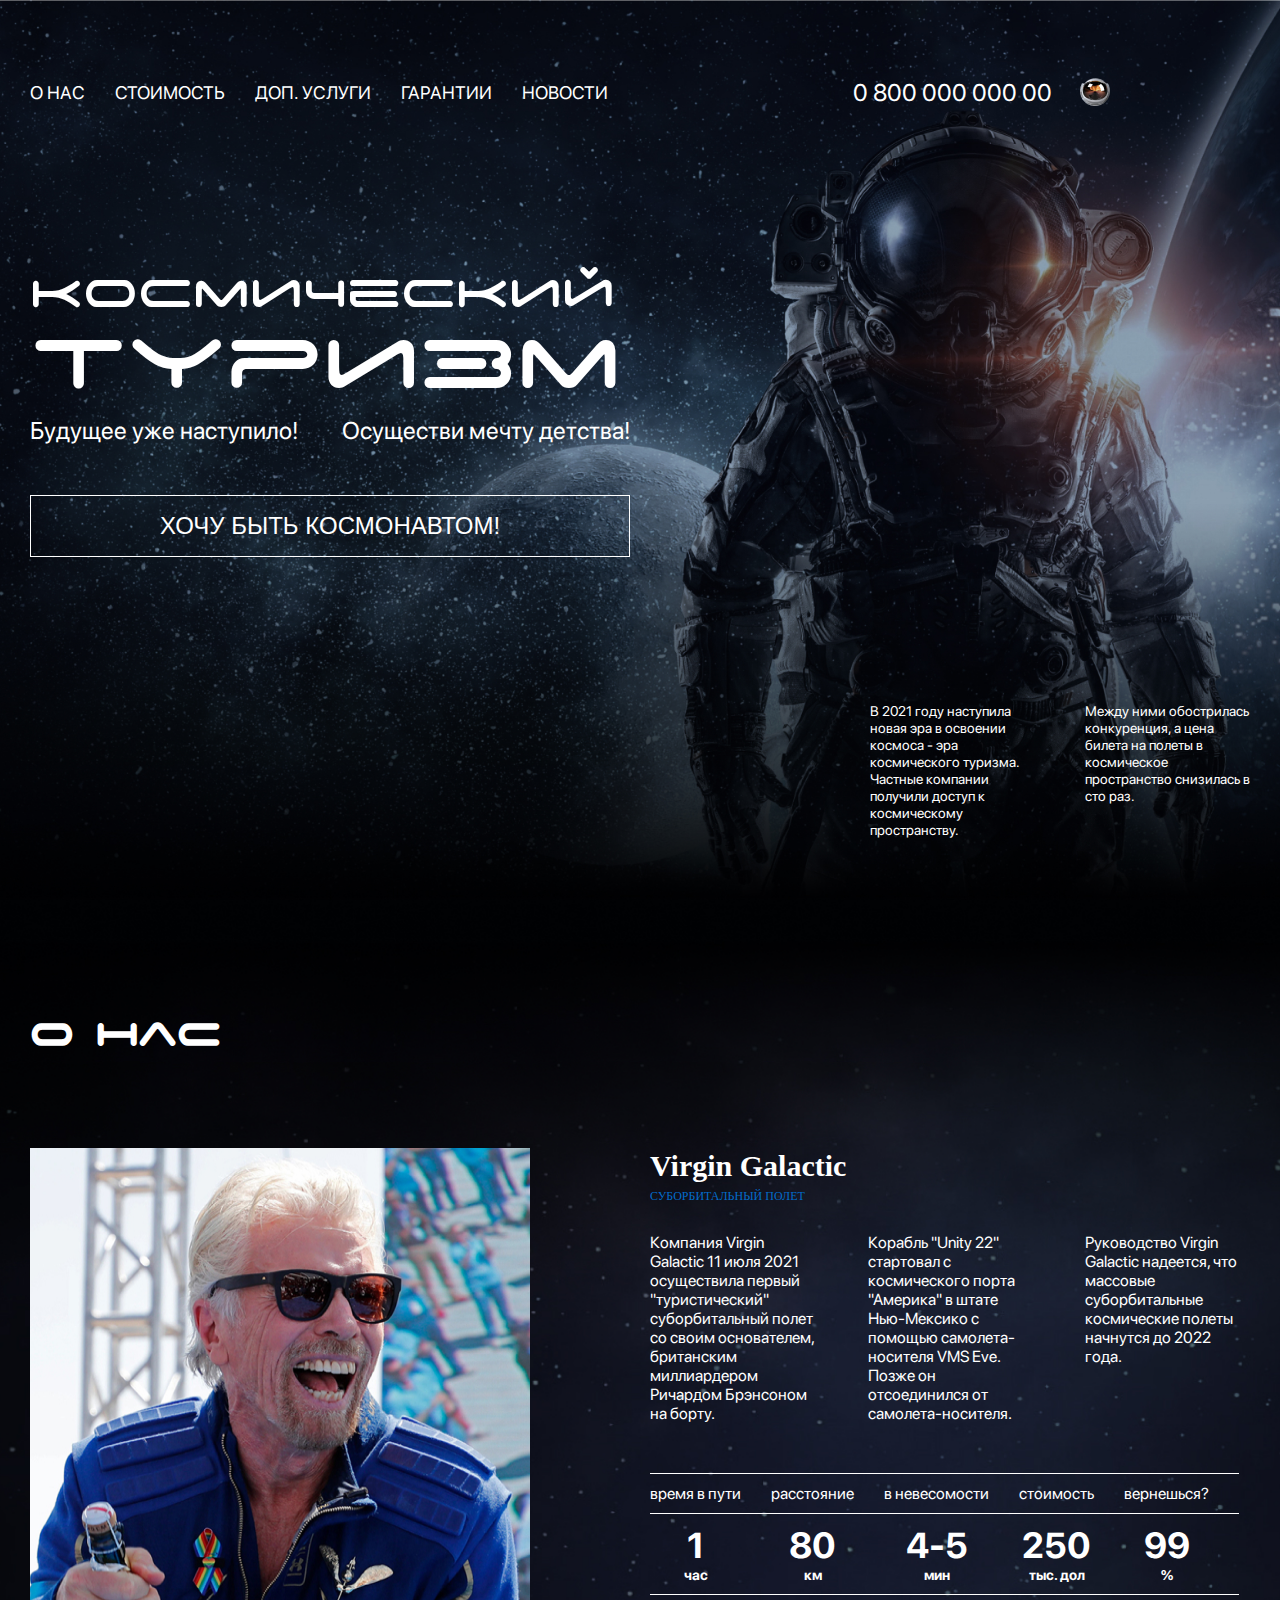
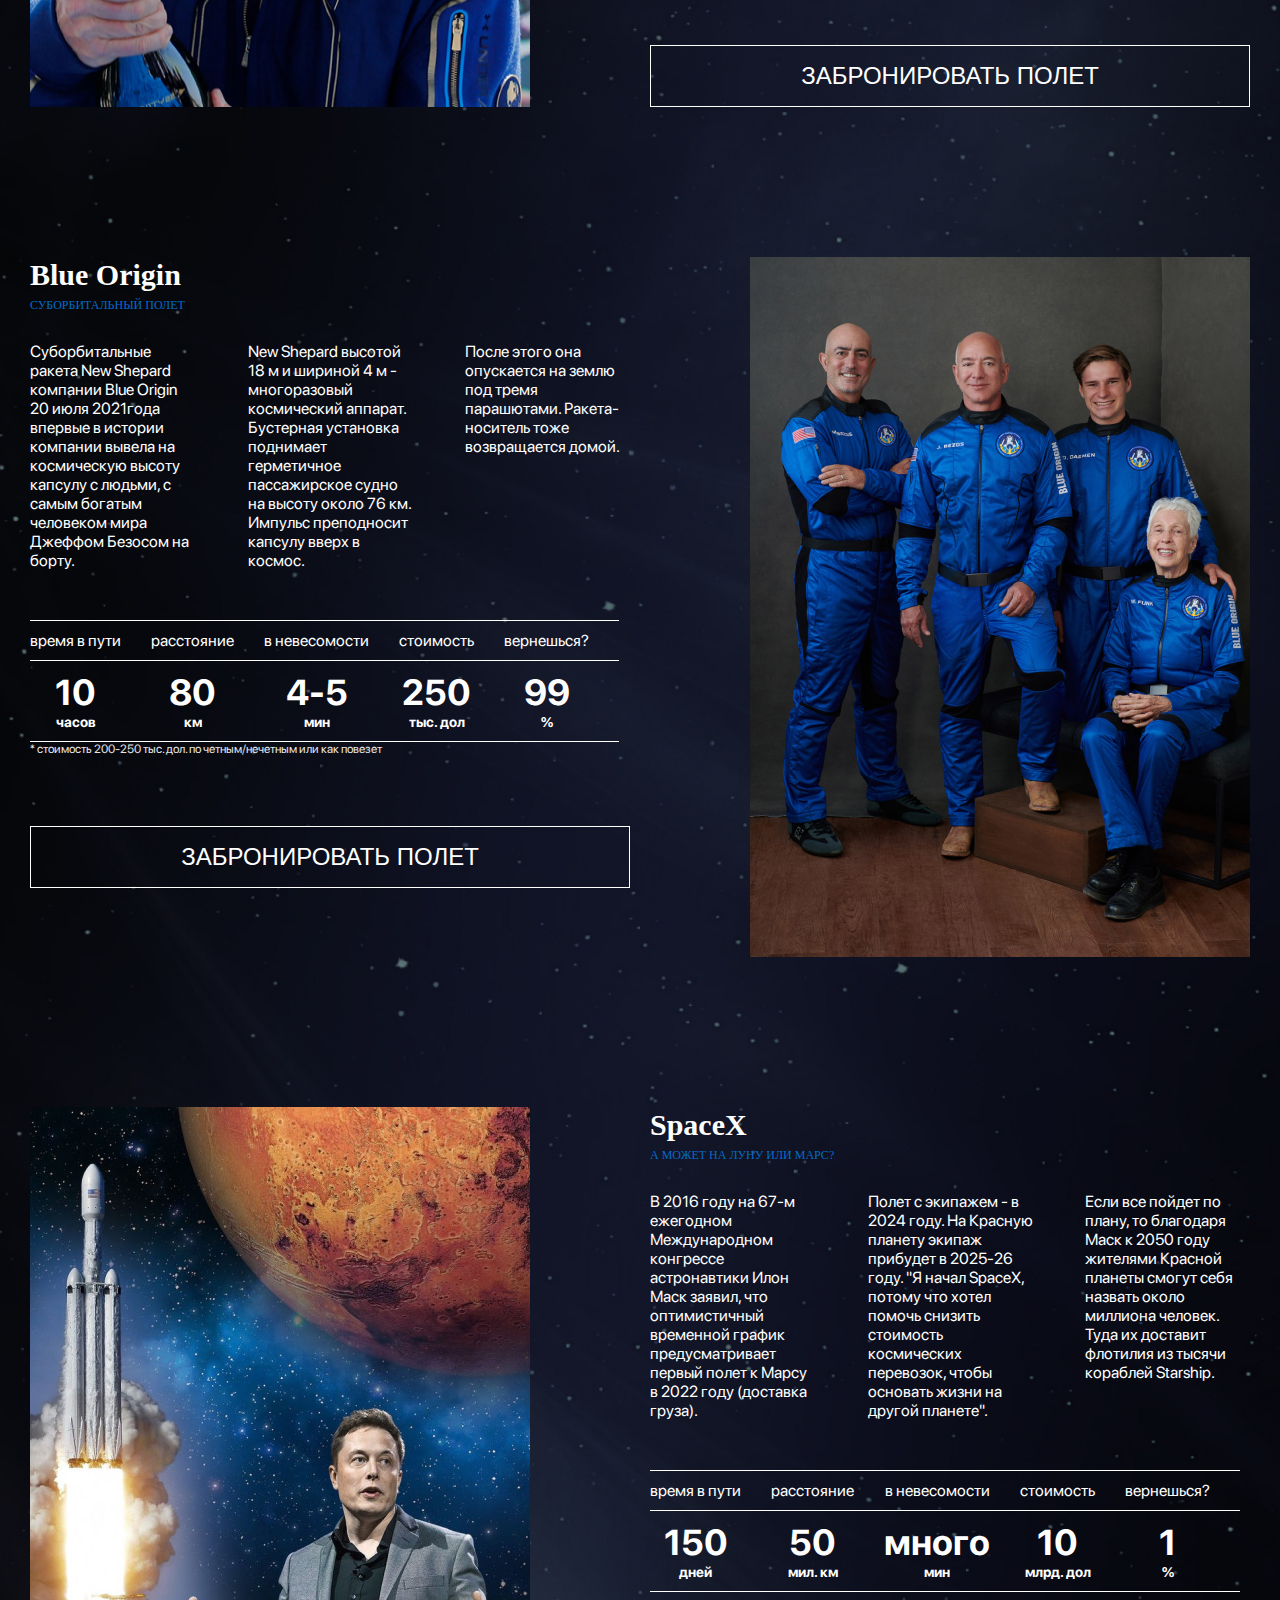
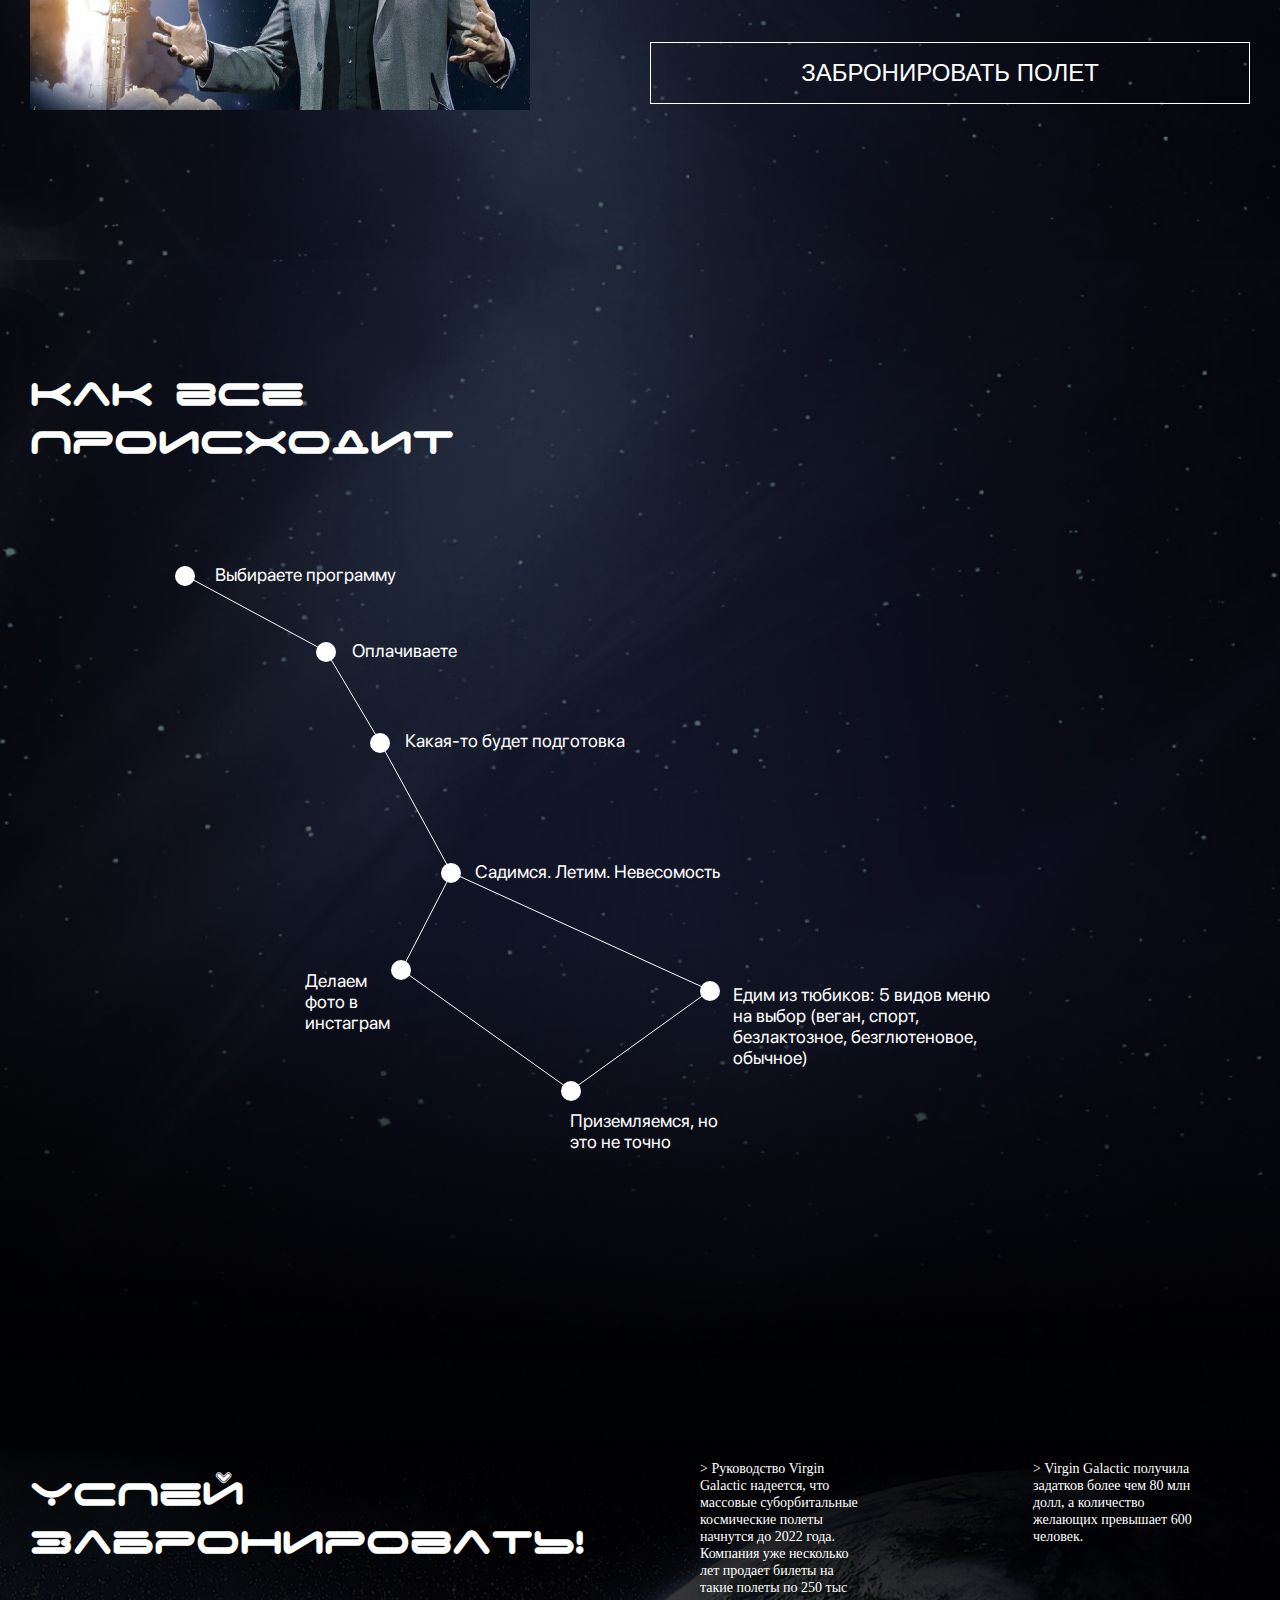
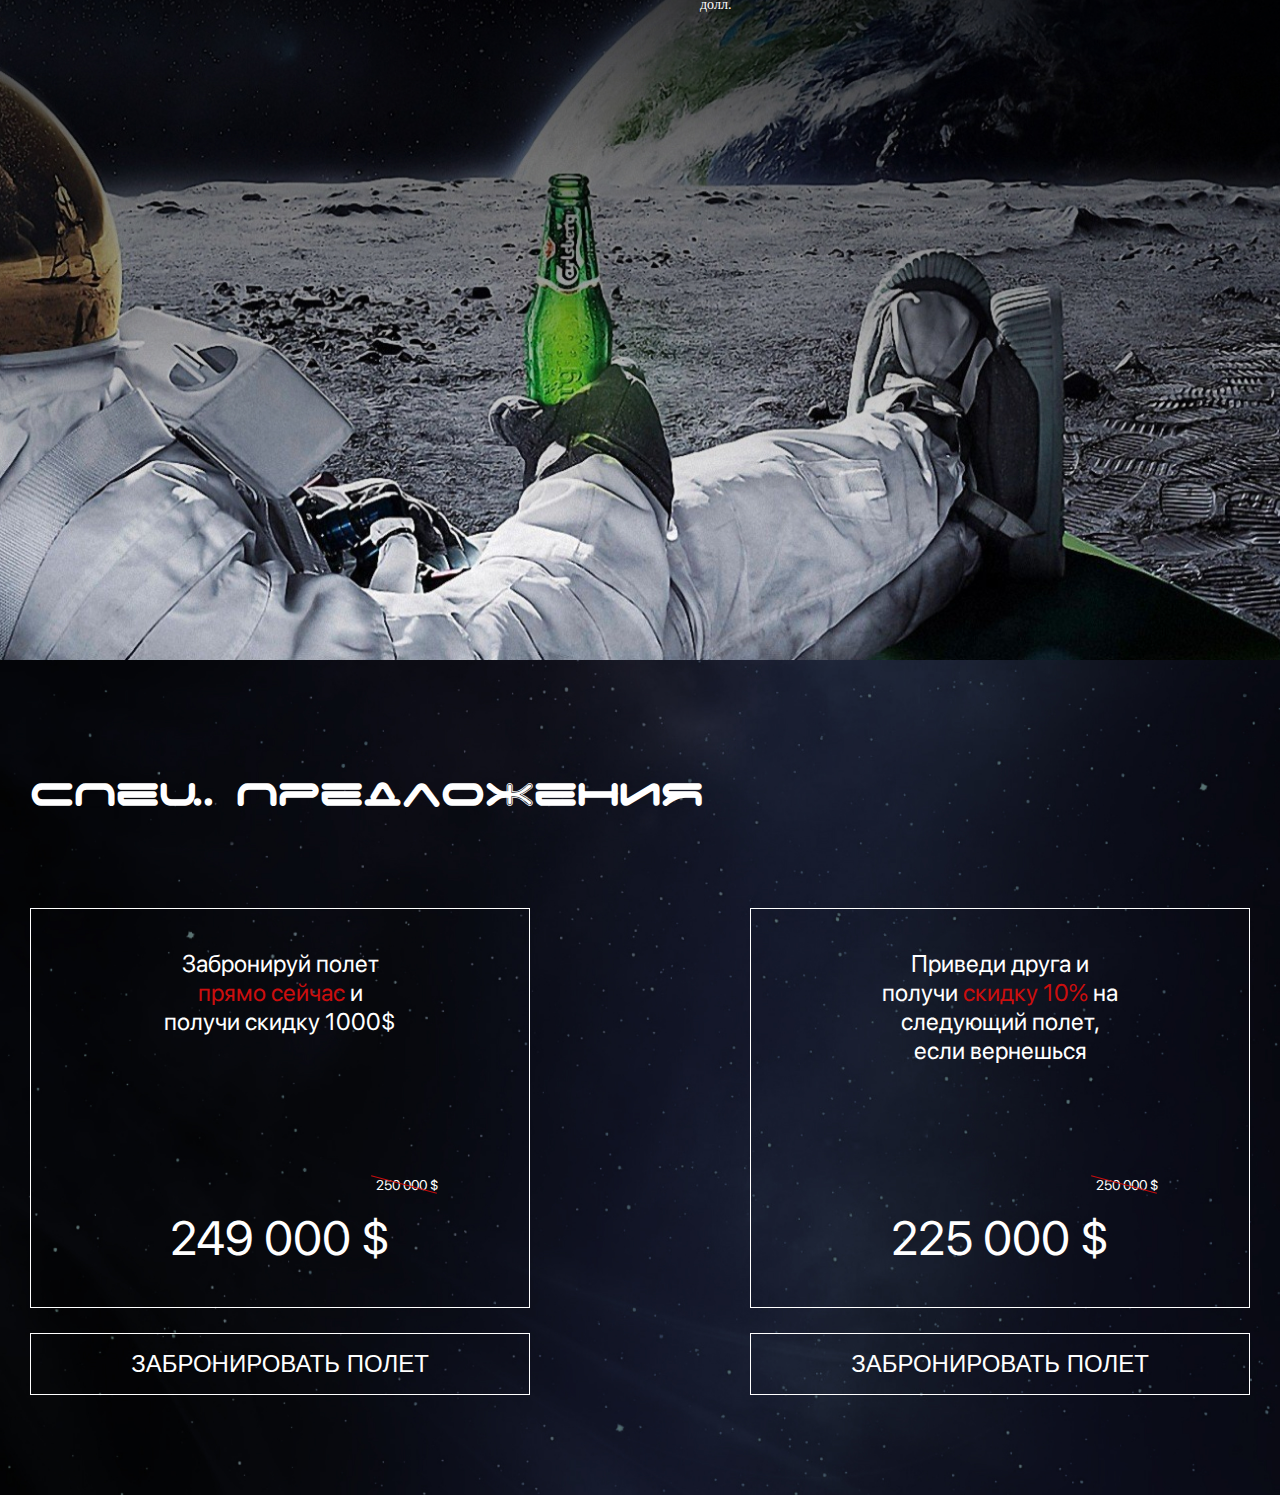
==== commit b24b9c2d: "time-0.0" ====
--- a/Космос/index.html
+++ b/Космос/index.html
@@ -67,7 +67,7 @@
               Осуществи мечту детства!
             </p>
           </div>
-          <button class="header__btn">
+          <button class="btn">
             Хочу быть космонавтом!
           </button>
         </div>
@@ -372,8 +372,8 @@
     <!-- to-book end -->
 
     <!-- special-offer start -->
-
-    <section class="special-offer">
+    <section class="info">
+    <div class="special-offer">
       <div class="container">
         <h2 class="title">
           Спец.
@@ -391,15 +391,15 @@
                 1000$
               </p>
               <div class="special-offer__prise">
-                <p>
+                <p class="special-offer__oldprise">
                   250 000 $
-                </p class="special-offer__oldprise">
-                <p>
+                </p>
+                <p class="special-offer__newprise">
                   249 000 $
-                </p class="special-offer__newprise">
+                </p>
               </div>
             </div>
-            <button class="button">ЗАБРОНИРОВАТЬ ПОЛЕТ</button>
+            <button class="btn special-offer__btn">ЗАБРОНИРОВАТЬ ПОЛЕТ</button>
           </div>
           <div class="special-offer__item">
             <div class="special-offer__item-box">
@@ -412,19 +412,20 @@
                
               </p>
               <div class="special-offer__prise">
-                <p>
+                <p class="special-offer__oldprise">
                   250 000 $
-                </p class="special-offer__oldprise">
-                <p>
+                </p>
+                <p class="special-offer__newprise">
                   225 000 $
-                </p class="special-offer__newprise">
+                </p>
               </div>
             </div>
-            <button class="button">ЗАБРОНИРОВАТЬ ПОЛЕТ</button>
+            <button class="btn special-offer__btn">ЗАБРОНИРОВАТЬ ПОЛЕТ</button>
           </div>
         </div>
       </div>
-    </section>
+    </div>
+  </section>
     <!-- special-offer end -->
   </main>
   <!--  main end -->
--- a/Космос/css/style.css
+++ b/Космос/css/style.css
@@ -159,7 +159,7 @@
 
 .header__text-small {}
 
-.header__btn {
+.btn {
   font-size: 24px;
   line-height: 29px;
   text-transform: uppercase;
@@ -355,4 +355,80 @@
 .to-book__text+.to-book {
   margin-left: 0;
   margin-right: 0;
+}
+
+.info {
+  background-image: url(../images/info-bg.jpg);
+  background-size: cover;
+  background-repeat: no-repeat;
+  background-position: top center;
+  padding-bottom: 100px;
+}
+
+.special-offer {}
+
+.container {}
+
+.title {}
+
+.special-offer-inner {
+  display: flex;
+  justify-content: space-between;
+}
+
+.special-offer__item {
+  width: 500px;
+
+}
+
+.special-offer__item-box {
+  display: flex;
+  min-height: 400px;
+  flex-direction: column;
+  justify-content: space-between;
+  border: 1px solid #fff;
+  margin-bottom: 25px;
+  text-align: center;
+  padding: 40px 75px;
+}
+
+.special-offer__item-text {
+  width: 236px;
+  font-size: 24px;
+  line-height: 29px;
+  margin: 0 auto;
+}
+
+.special-offer__item-text span {
+  color: #CB0E0E;
+}
+
+.special-offer__prise {}
+
+.special-offer__oldprise {
+  font-size: 14px;
+  line-height: 17px;
+  text-align: right;
+  margin: 16px;
+  position: relative;
+}
+
+.special-offer__oldprise::before {
+  content: '';
+  position: absolute;
+  width: 68px;
+  height: 1px;
+  background-color: #CB0E0E;
+  top: 7px;
+  right: 0;
+  transform: rotate(15deg);
+}
+
+.special-offer__newprise {
+  font-size: 48px;
+  line-height: 57px
+}
+
+.special-offer__btn {
+  width: 100%;
 }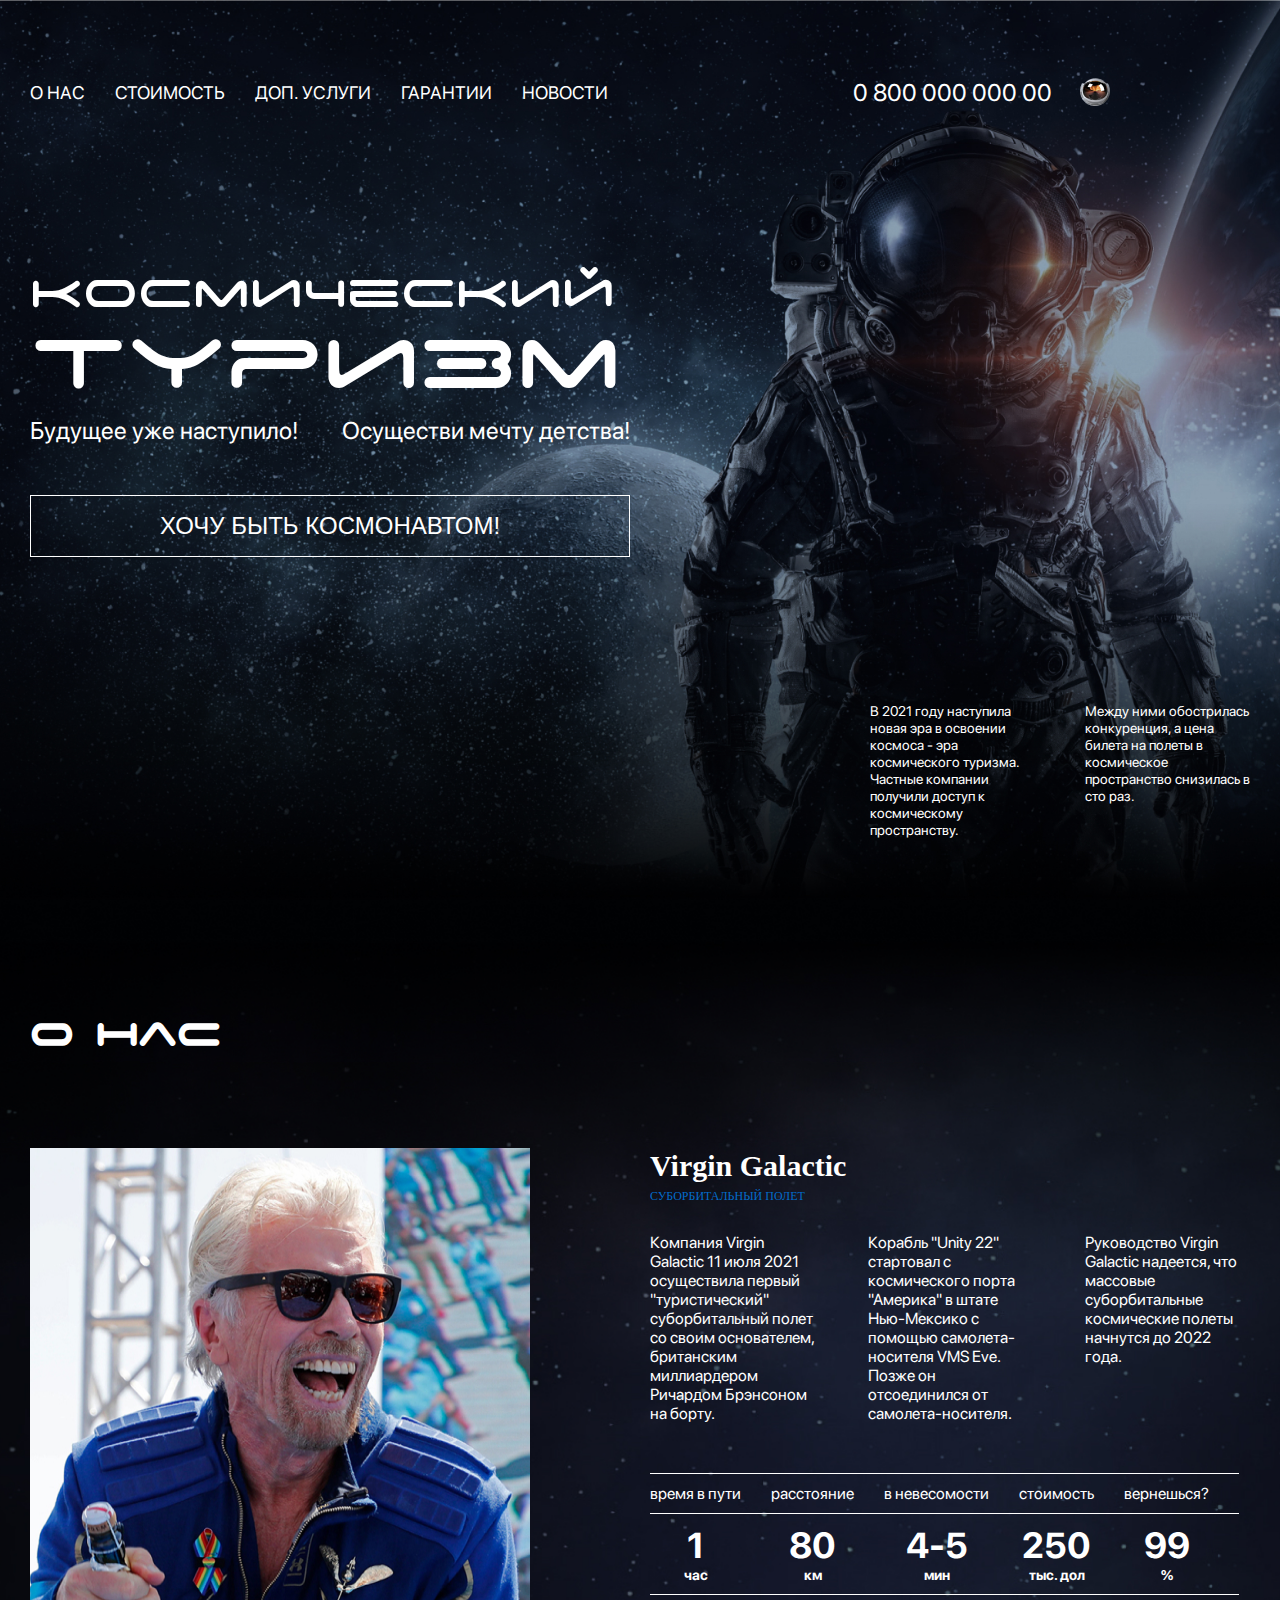
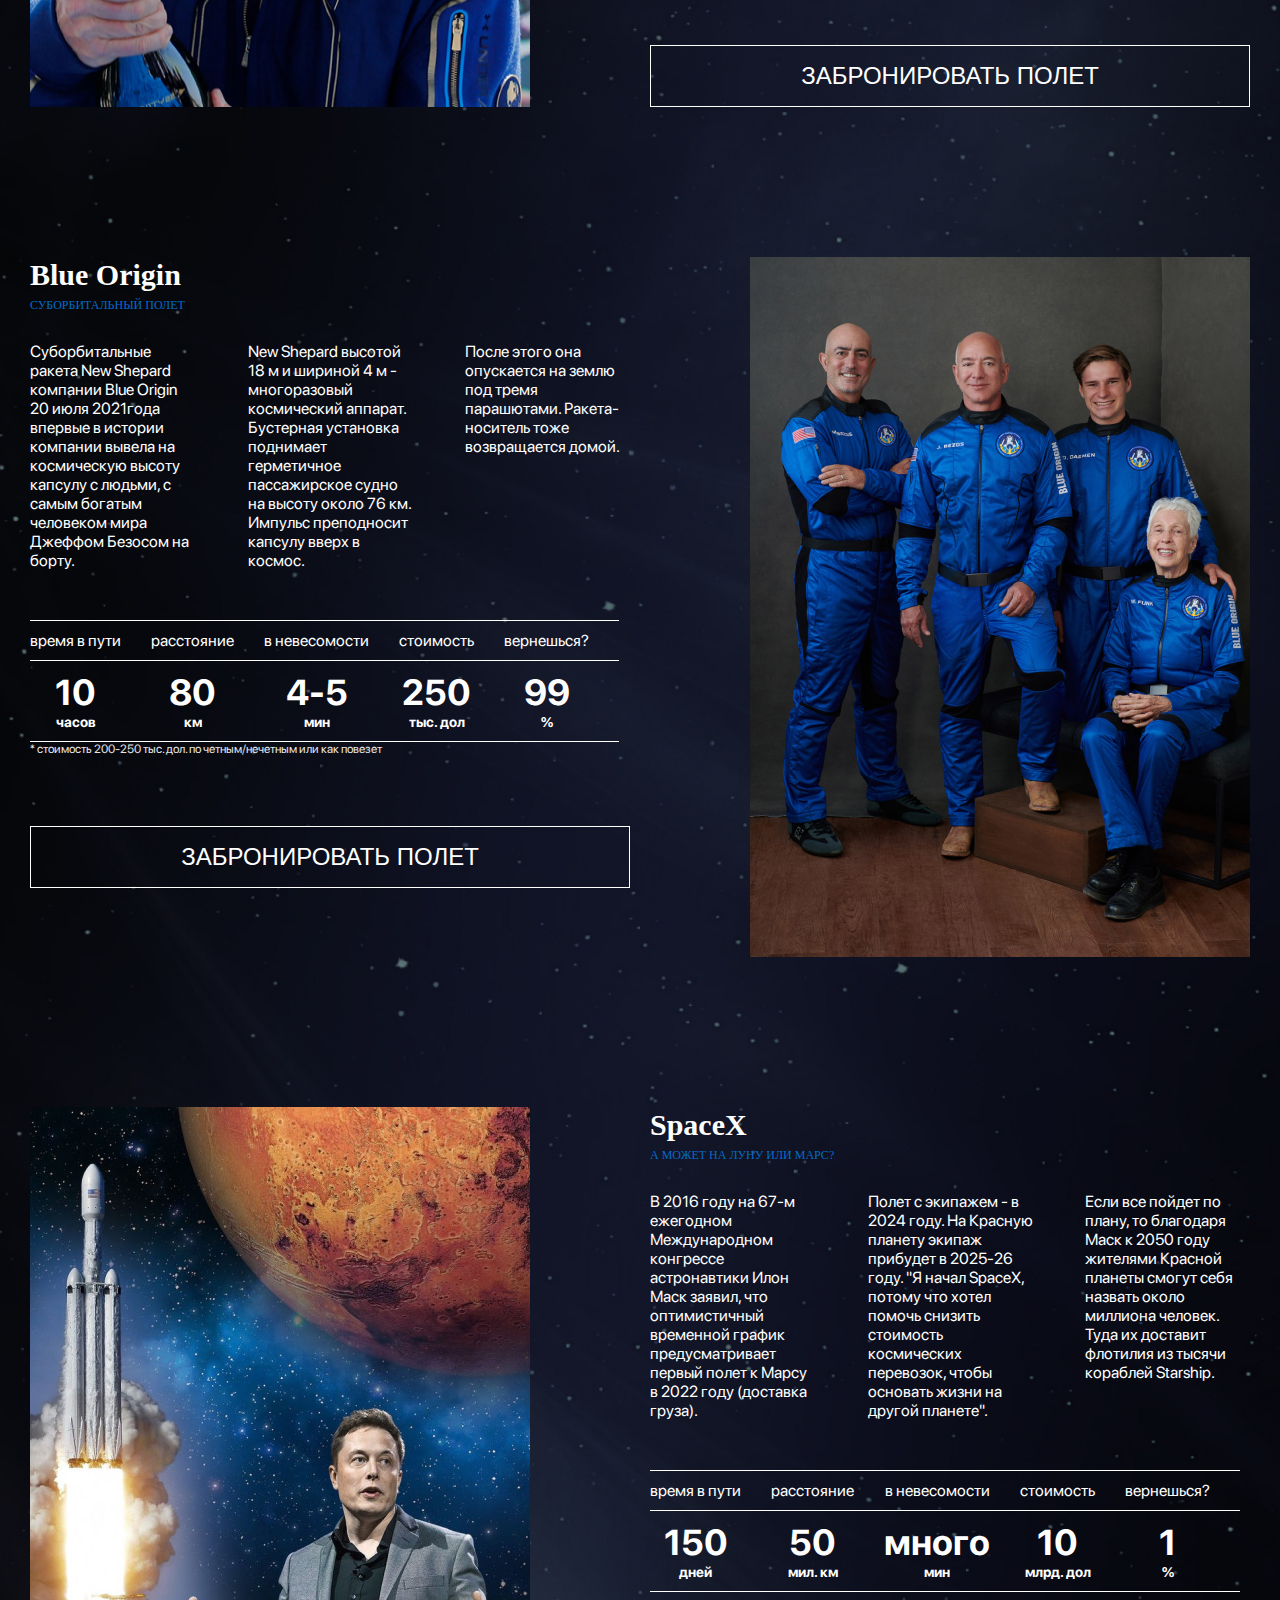
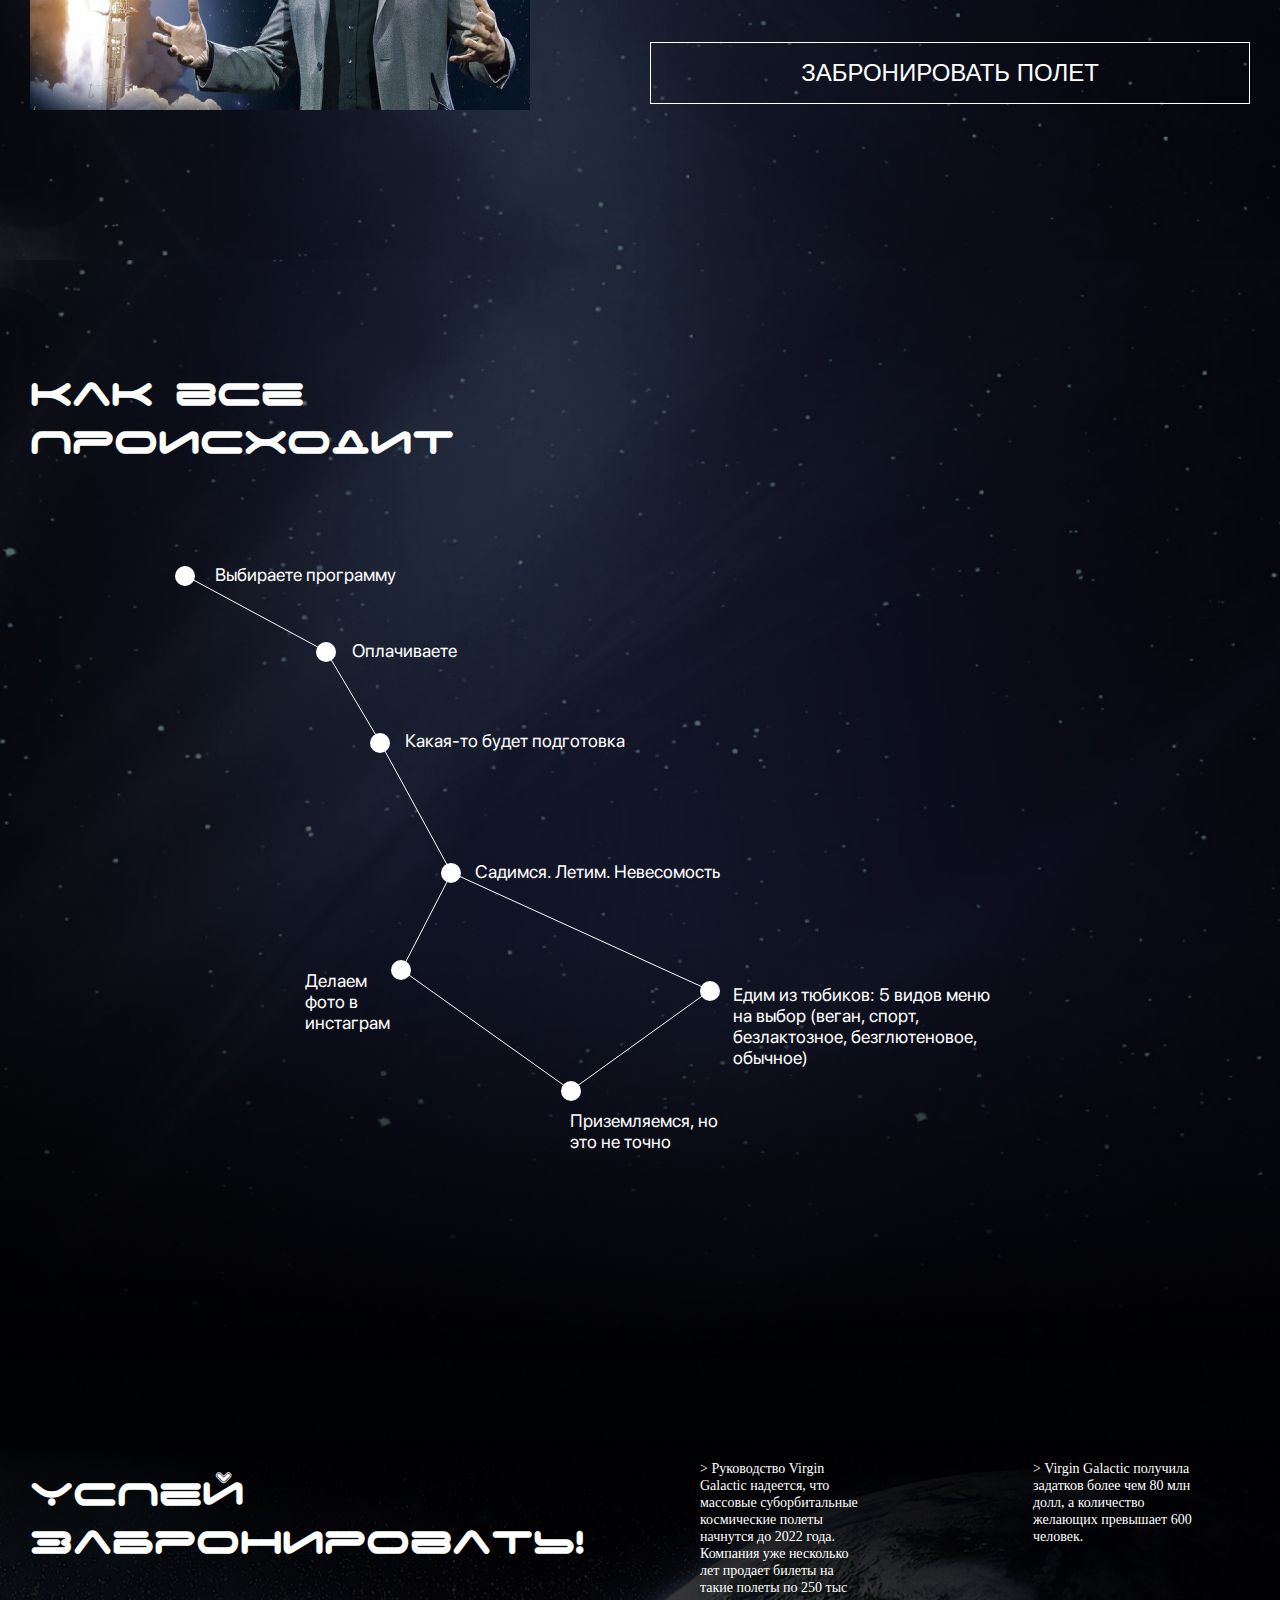
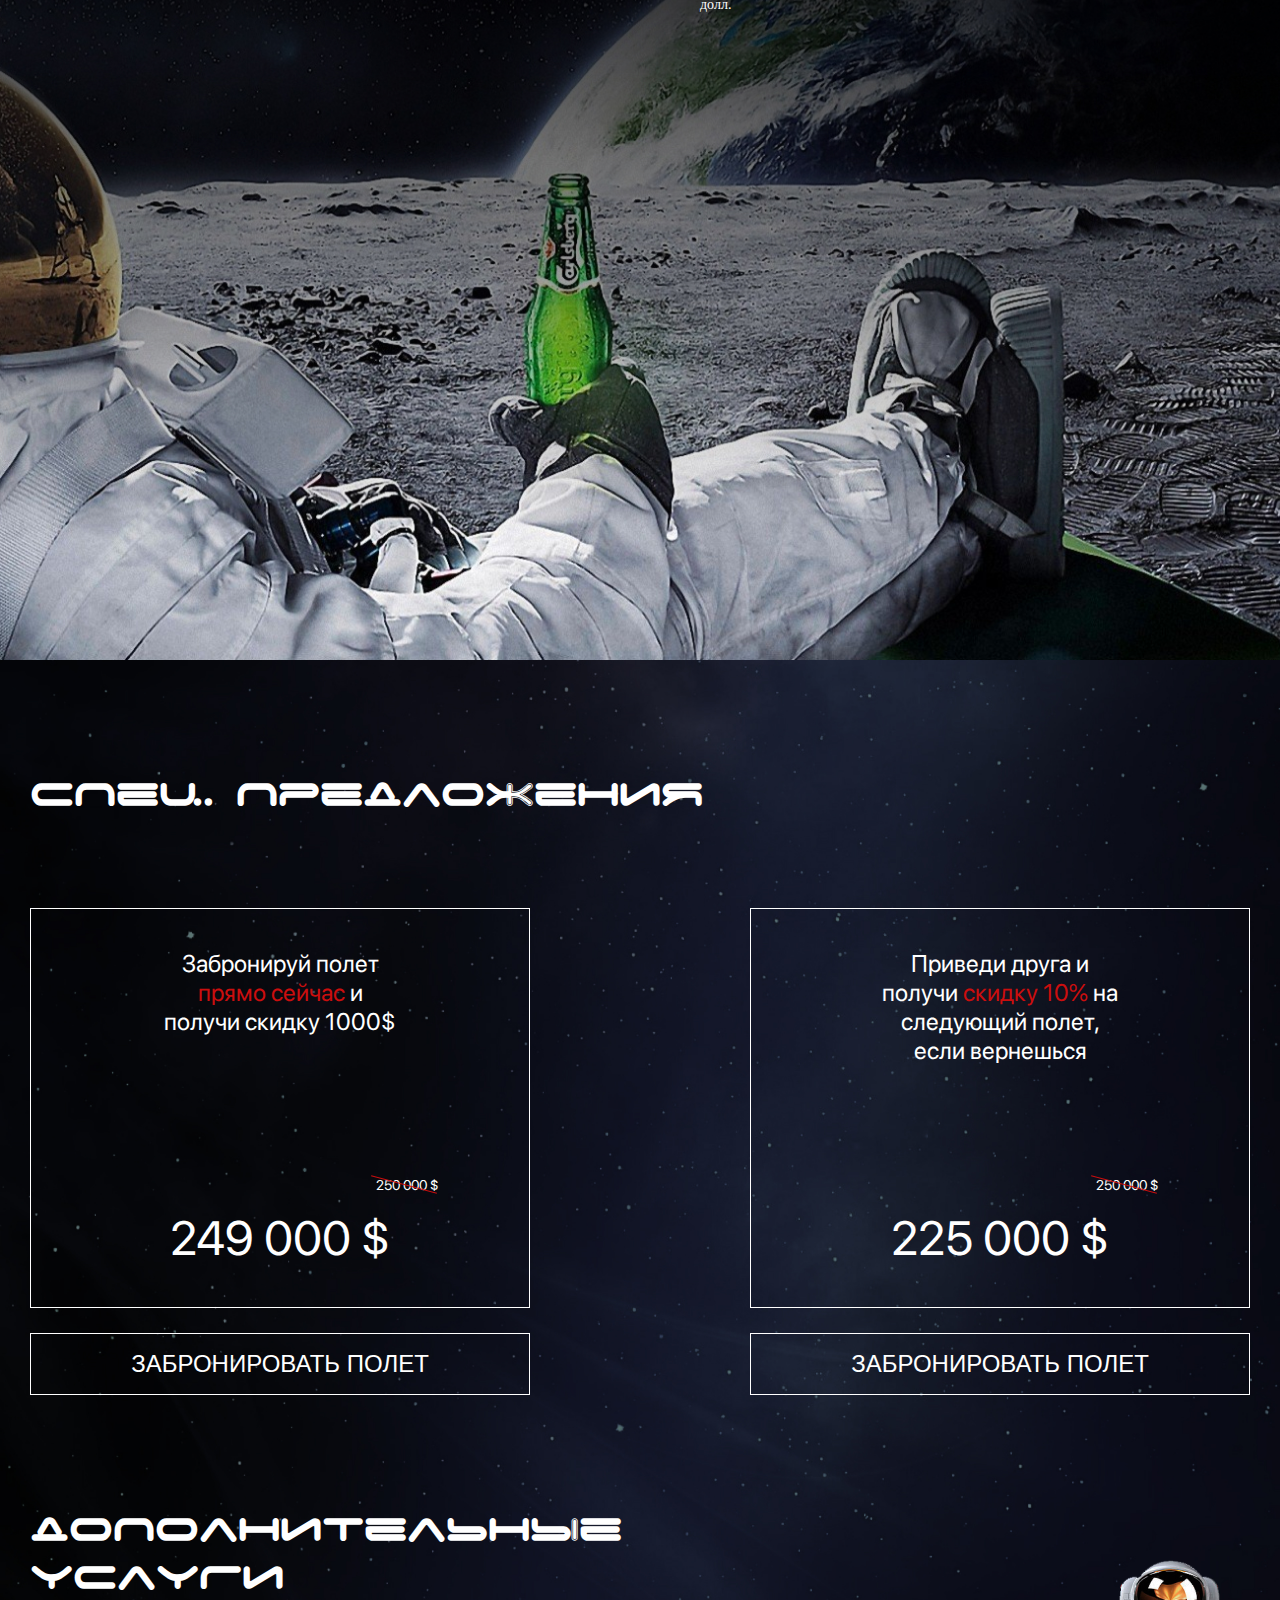
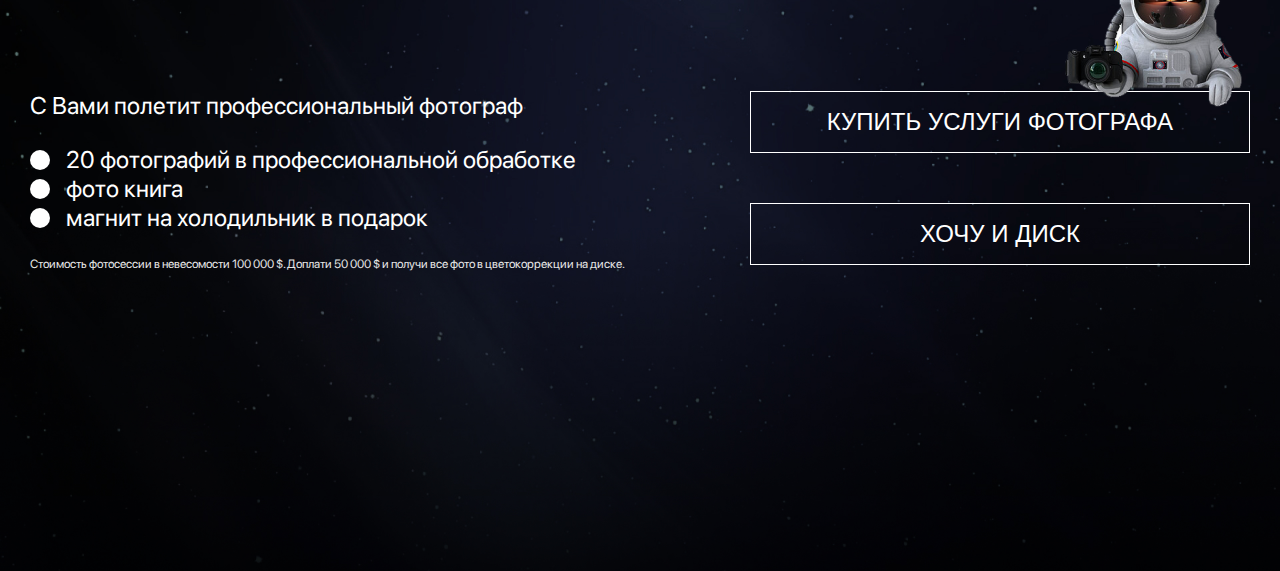
==== commit 76cba54d: "time-30.16" ====
--- a/Космос/index.html
+++ b/Космос/index.html
@@ -373,59 +373,102 @@
 
     <!-- special-offer start -->
     <section class="info">
-    <div class="special-offer">
-      <div class="container">
-        <h2 class="title">
-          Спец.
-          предложения
-        </h2>
-        <div class="special-offer-inner">
-          <div class="special-offer__item">
-            <div class="special-offer__item-box">
-              <p class="special-offer__item-text">
-                Забронируй полет
-                <span>
-                  прямо сейчас
-                </span>
-                и получи скидку
-                1000$
-              </p>
-              <div class="special-offer__prise">
-                <p class="special-offer__oldprise">
-                  250 000 $
+
+      <!-- spesial start -->
+
+      <div class="special-offer">
+        <div class="container">
+          <h2 class="title">
+            Спец.
+            предложения
+          </h2>
+          <div class="special-offer-inner">
+            <div class="special-offer__item">
+              <div class="special-offer__item-box">
+                <p class="special-offer__item-text">
+                  Забронируй полет
+                  <span>
+                    прямо сейчас
+                  </span>
+                  и получи скидку
+                  1000$
                 </p>
-                <p class="special-offer__newprise">
-                  249 000 $
+                <div class="special-offer__prise">
+                  <p class="special-offer__oldprise">
+                    250 000 $
+                  </p>
+                  <p class="special-offer__newprise">
+                    249 000 $
+                  </p>
+                </div>
+              </div>
+              <button class="btn special-offer__btn">ЗАБРОНИРОВАТЬ ПОЛЕТ</button>
+            </div>
+            <div class="special-offer__item">
+              <div class="special-offer__item-box">
+                <p class="special-offer__item-text">
+                  Приведи друга и получи
+                  <span>
+                    скидку 10%
+                  </span>
+                  на следующий полет, если вернешься
+
                 </p>
+                <div class="special-offer__prise">
+                  <p class="special-offer__oldprise">
+                    250 000 $
+                  </p>
+                  <p class="special-offer__newprise">
+                    225 000 $
+                  </p>
+                </div>
               </div>
-            </div>
-            <button class="btn special-offer__btn">ЗАБРОНИРОВАТЬ ПОЛЕТ</button>
-          </div>
-          <div class="special-offer__item">
-            <div class="special-offer__item-box">
-              <p class="special-offer__item-text">
-                Приведи друга и получи
-                <span>
-                    скидку 10%
-                </span>
-                на следующий полет, если вернешься
-               
-              </p>
-              <div class="special-offer__prise">
-                <p class="special-offer__oldprise">
-                  250 000 $
-                </p>
-                <p class="special-offer__newprise">
-                  225 000 $
-                </p>
-              </div>
-            </div>
-            <button class="btn special-offer__btn">ЗАБРОНИРОВАТЬ ПОЛЕТ</button>
-          </div>
-        </div>
-      </div>
-    </div>
-  </section>
+              <button class="btn special-offer__btn">ЗАБРОНИРОВАТЬ ПОЛЕТ</button>
+            </div>
+          </div>
+        </div>
+      </div>
+
+      <!-- spesial end -->
+
+      <!-- servises start -->
+
+      <div class="servises">
+        <div class="container">
+          <h2 class="title">
+            Дополнительные<br> услуги
+          </h2>
+          <div class="servises__inner">
+            <div class="servises__box-list">
+              <p class="servises__list-title">
+                С Вами полетит профессиональный фотограф
+              </p>
+              <ul class="servises__list">
+                <li class="servises__list-item">
+                  20 фотографий в профессиональной обработке
+                </li>
+                <li class="servises__list-item">
+                  фото книга
+                </li>
+                <li class="servises__list-item">
+                  магнит на холодильник в подарок
+                </li>
+              </ul>
+              <p class="servises__description">
+                Стоимость фотосессии в невесомости 100 000 $.  Доплати 50 000 $ и получи все фото в цветокоррекции на диске.
+              </p>
+            </div>
+            <div class="servises__button">
+              <button class="btn servises__btn servises__btn--first">КУПИТЬ УСЛУГИ ФОТОГРАФА</button>
+              <button class="btn servises__btn">ХОЧУ И ДИСК</button>
+            </div>
+          </div>
+        </div>
+      </div>
+
+      <!-- servises end -->
+
+    </section>
     <!-- special-offer end -->
   </main>
   <!--  main end -->
--- a/Космос/css/style.css
+++ b/Космос/css/style.css
@@ -431,4 +431,78 @@
 
 .special-offer__btn {
   width: 100%;
-}+}
+
+.servises {
+  padding-bottom: 200px;
+}
+
+.servises__inner {
+  display: flex;
+  justify-content: space-between;
+}
+
+.servises__box-list {
+  width: 620px;
+  font-size: 24px;
+  line-height: 29px;
+  margin-right: 80px;
+}
+
+.servises__list-title {
+  margin-bottom: 25px;
+}
+
+.servises__list {
+  list-style: none;
+  margin-bottom: 25px;
+}
+
+.servises__list-item {
+  padding-left: 36px;
+  position: relative;
+}
+
+.servises__list-item::before {
+  content: '';
+  position: absolute;
+  width: 20px;
+  height: 20px;
+  background-color: #fff;
+  border-radius: 50%;
+  left: 0;
+  top: 5px;
+}
+
+.servises__description {
+  font-size: 12px;
+  line-height: 14px;
+  color: #E5E5E5;
+}
+
+.servises__button {
+  width: 500px;
+}
+
+.servises__btn {
+  width: 100%;
+}
+
+.servises__btn--first{
+  margin-bottom:  50px;
+  position: relative;
+}
+
+.servises__btn--first::before {
+  content: '';
+  position: absolute;
+  right: 0;
+  bottom: 43px;
+  background-image: url(../images/foto.png);
+  width: 192px;
+  height: 150px;
+}
+
+
+
+
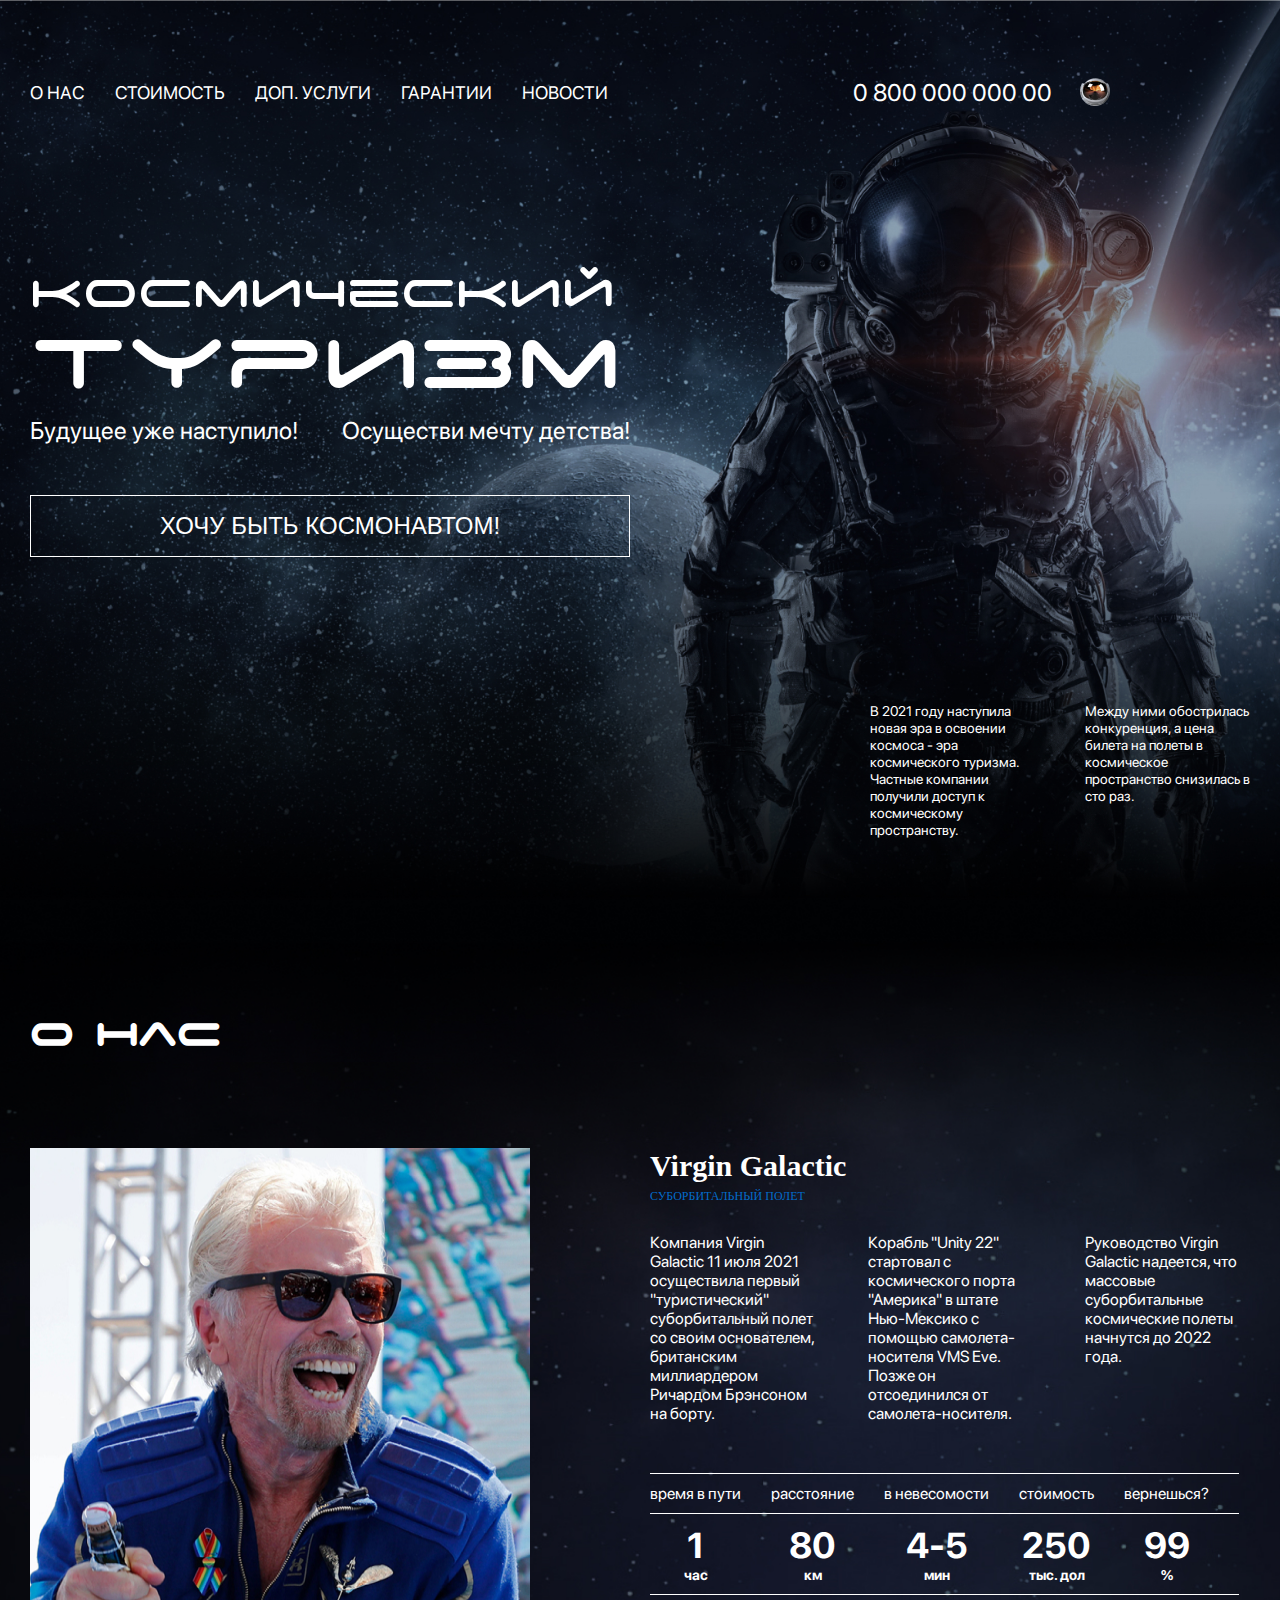
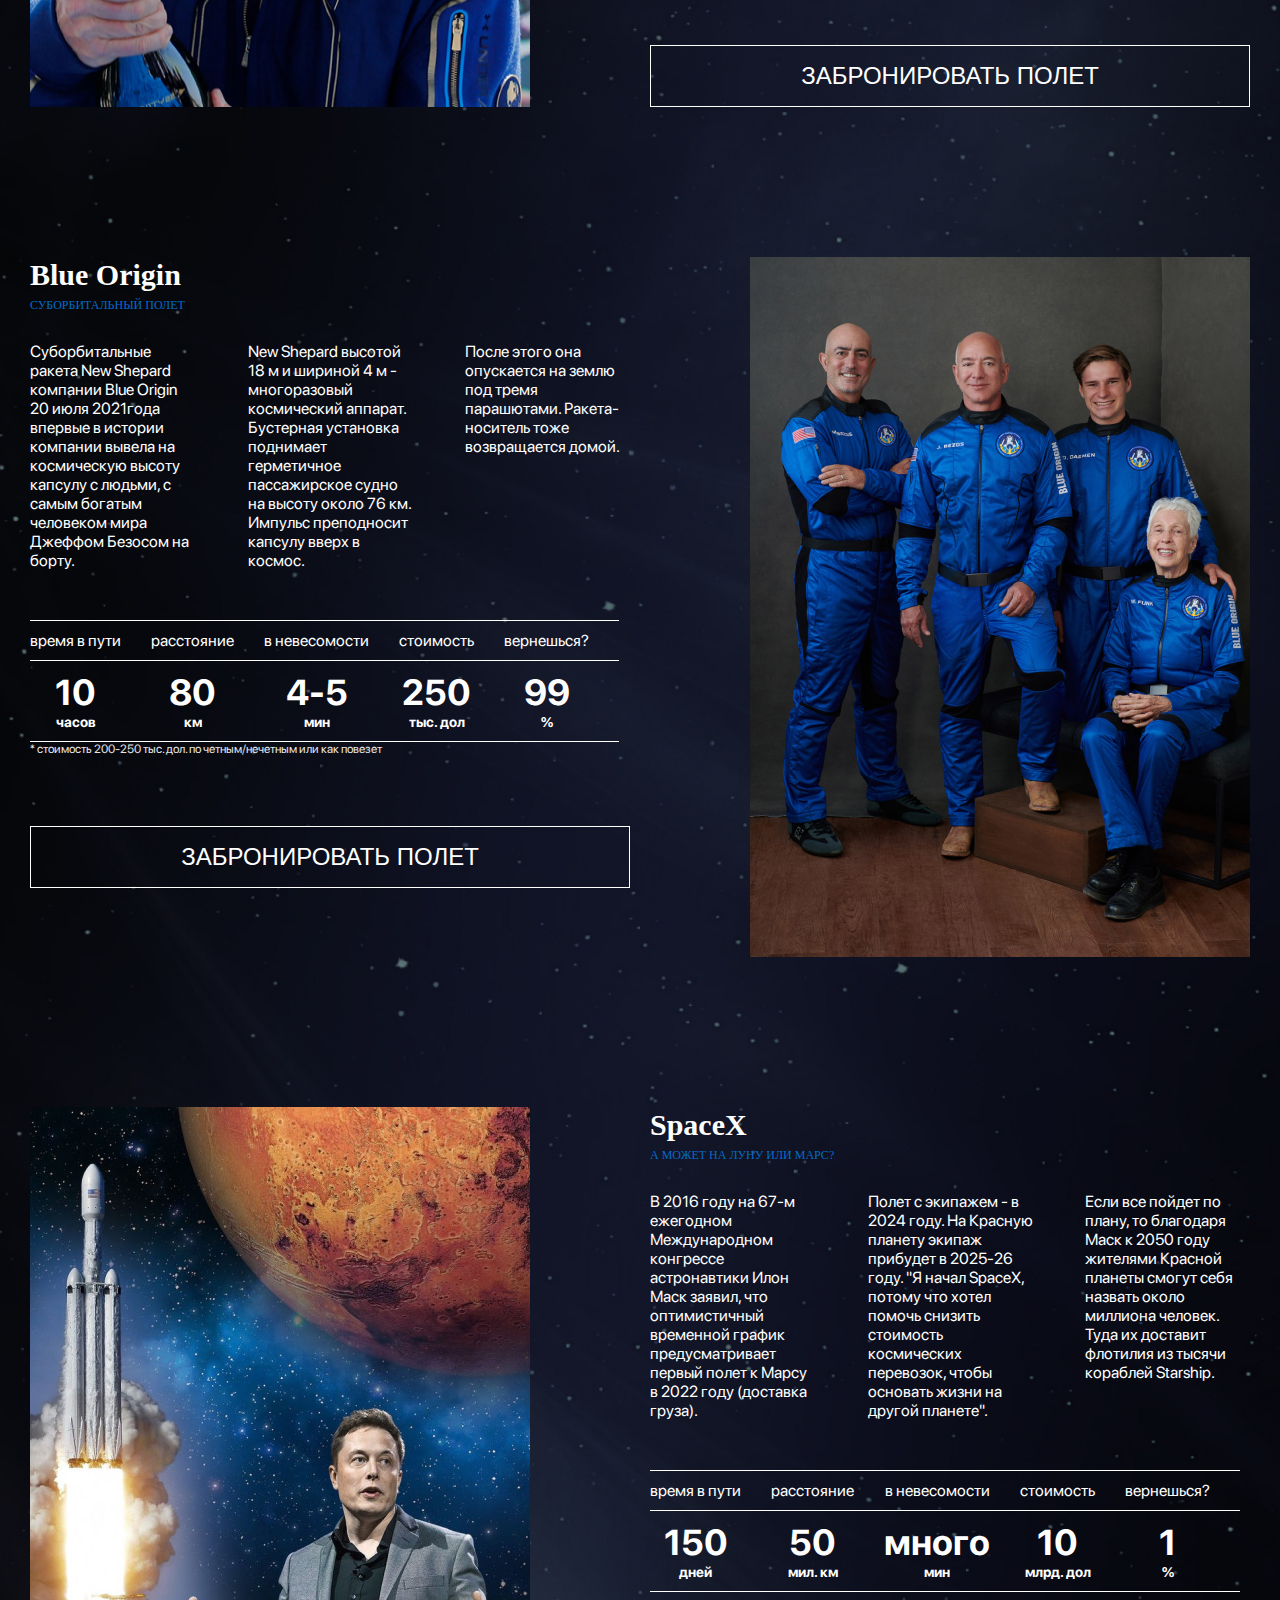
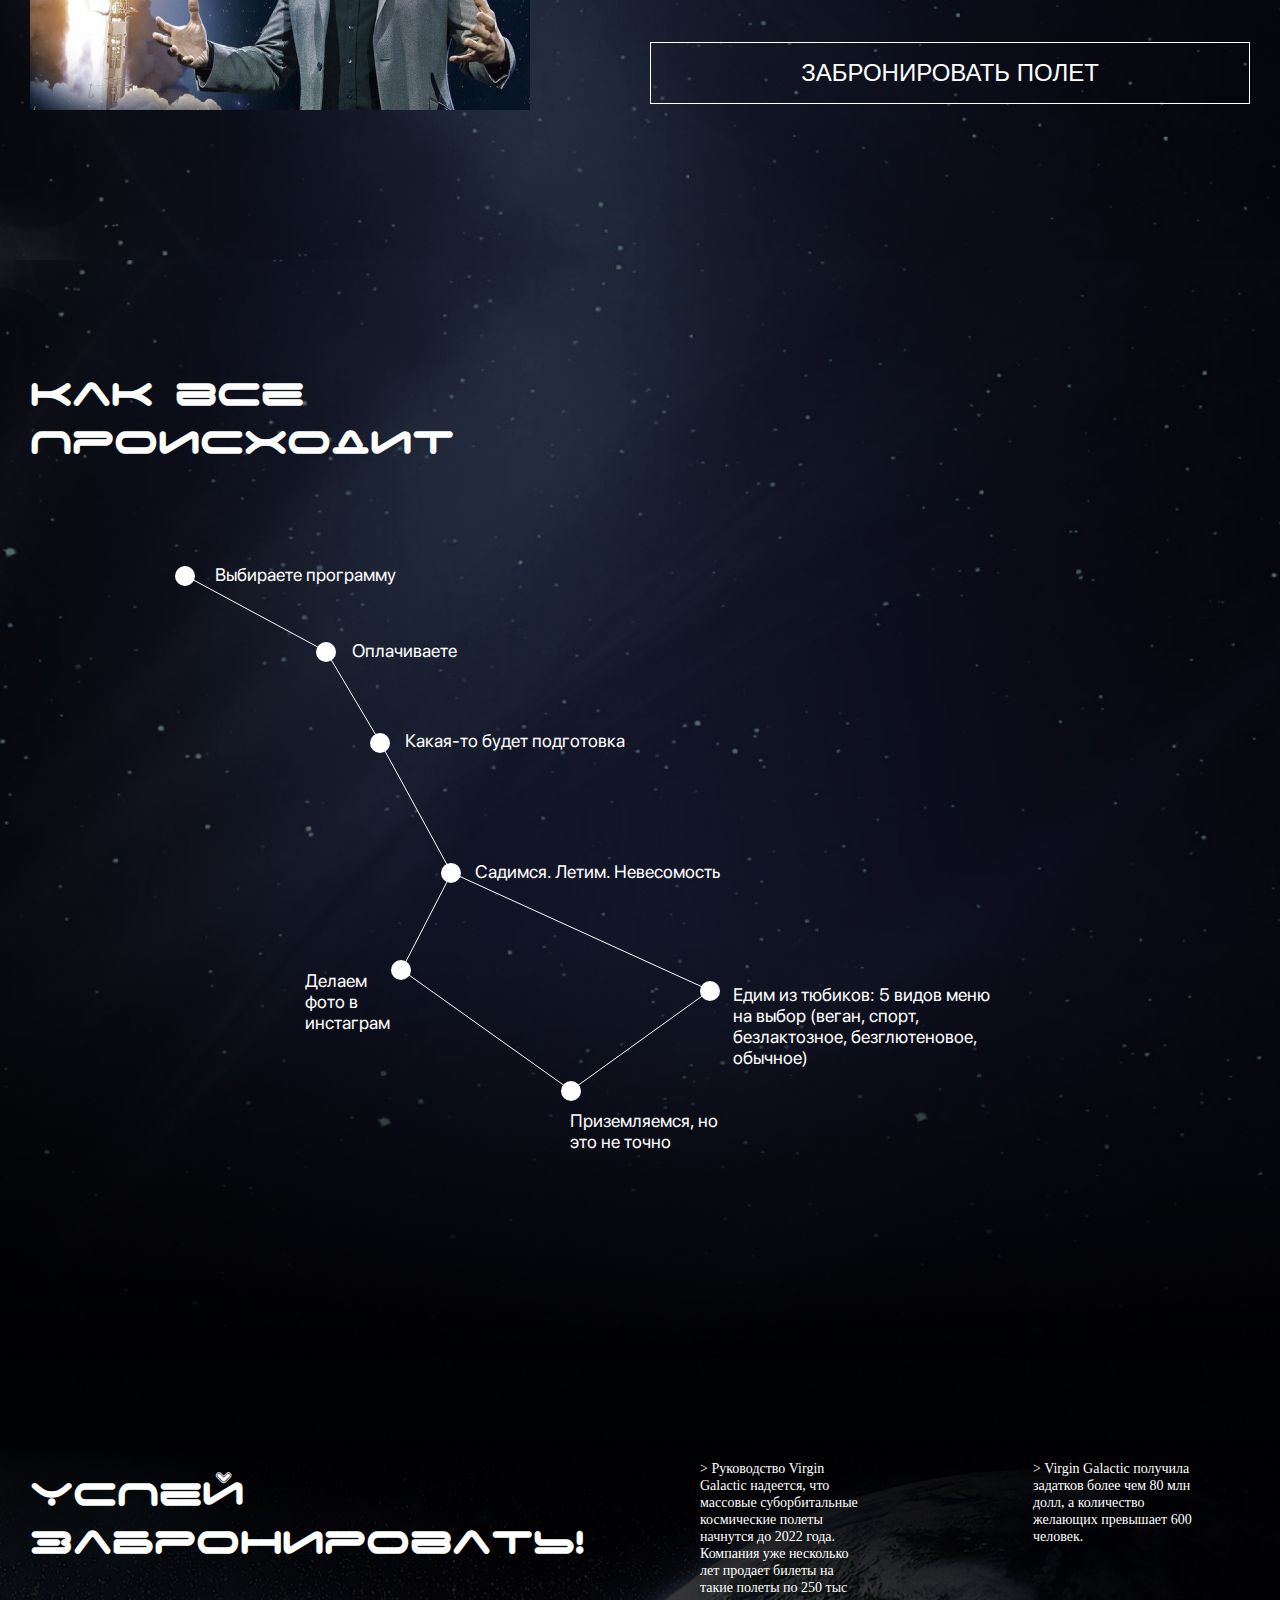
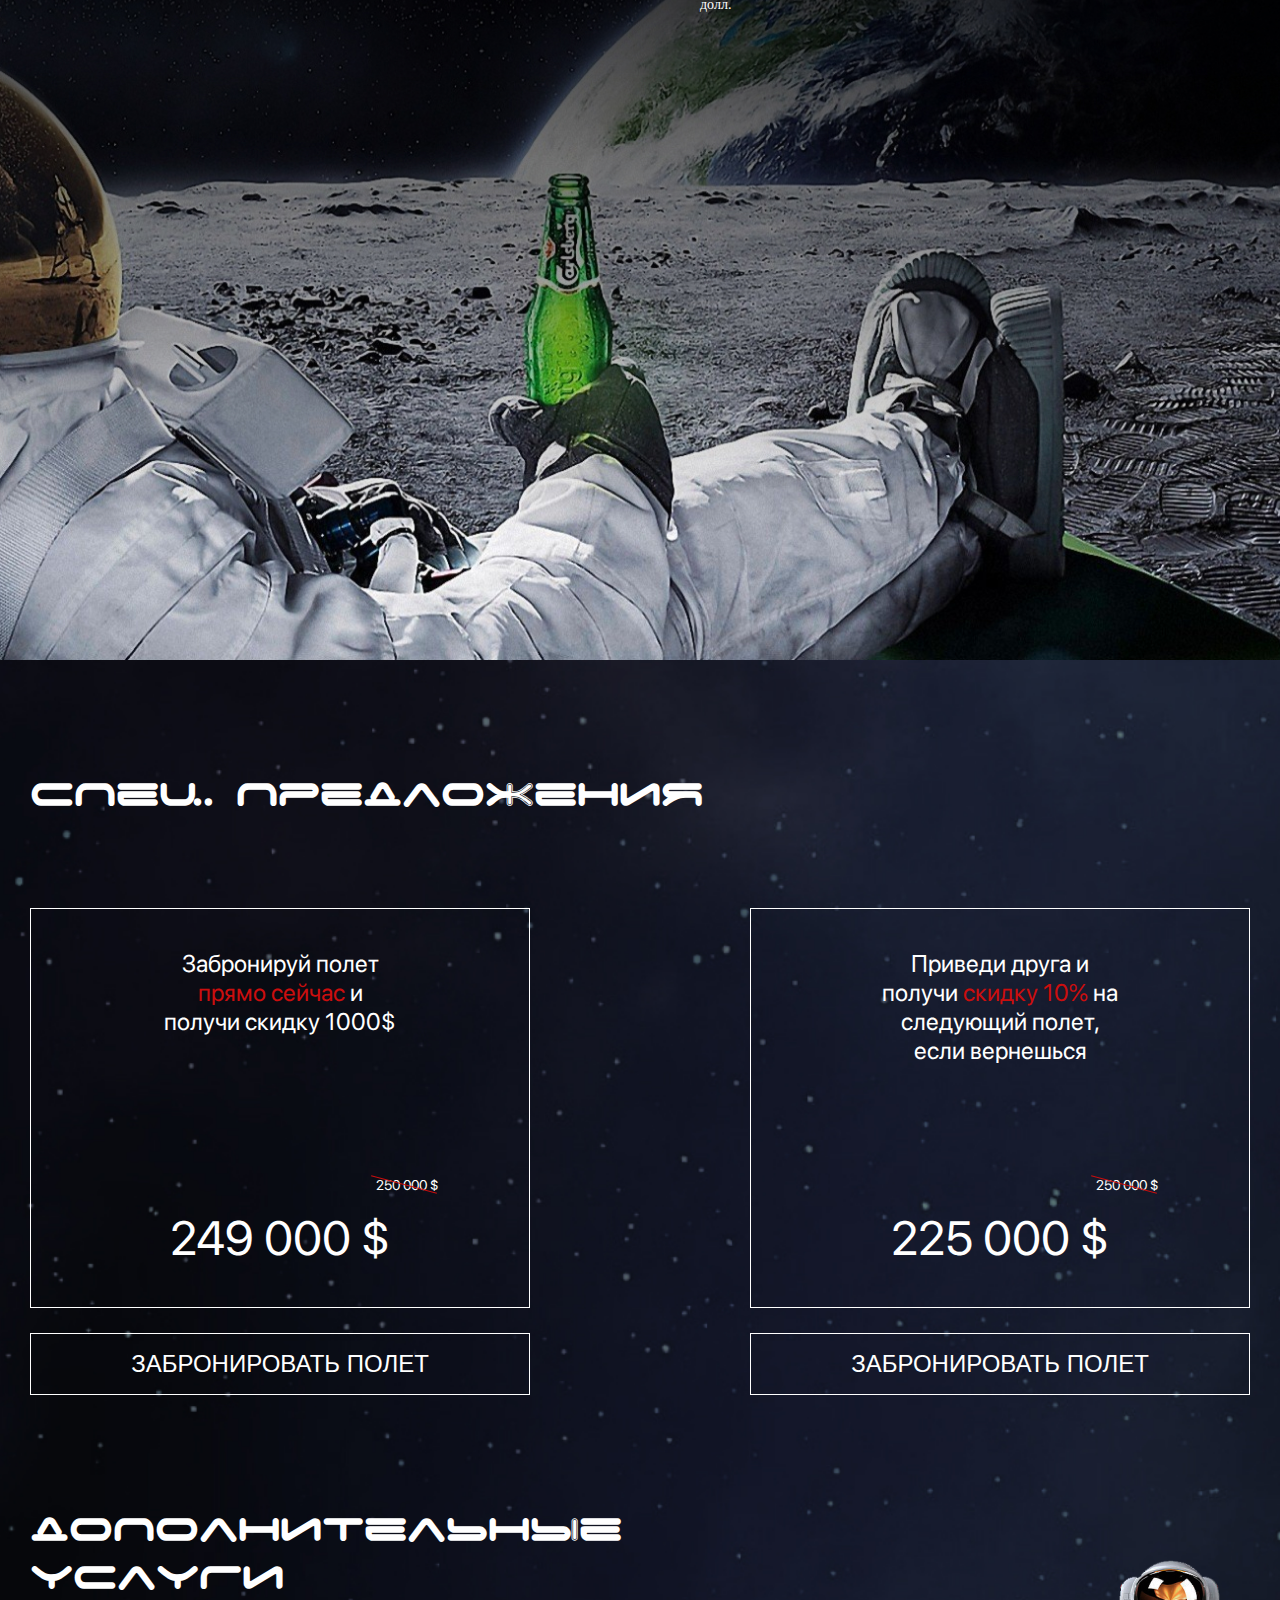
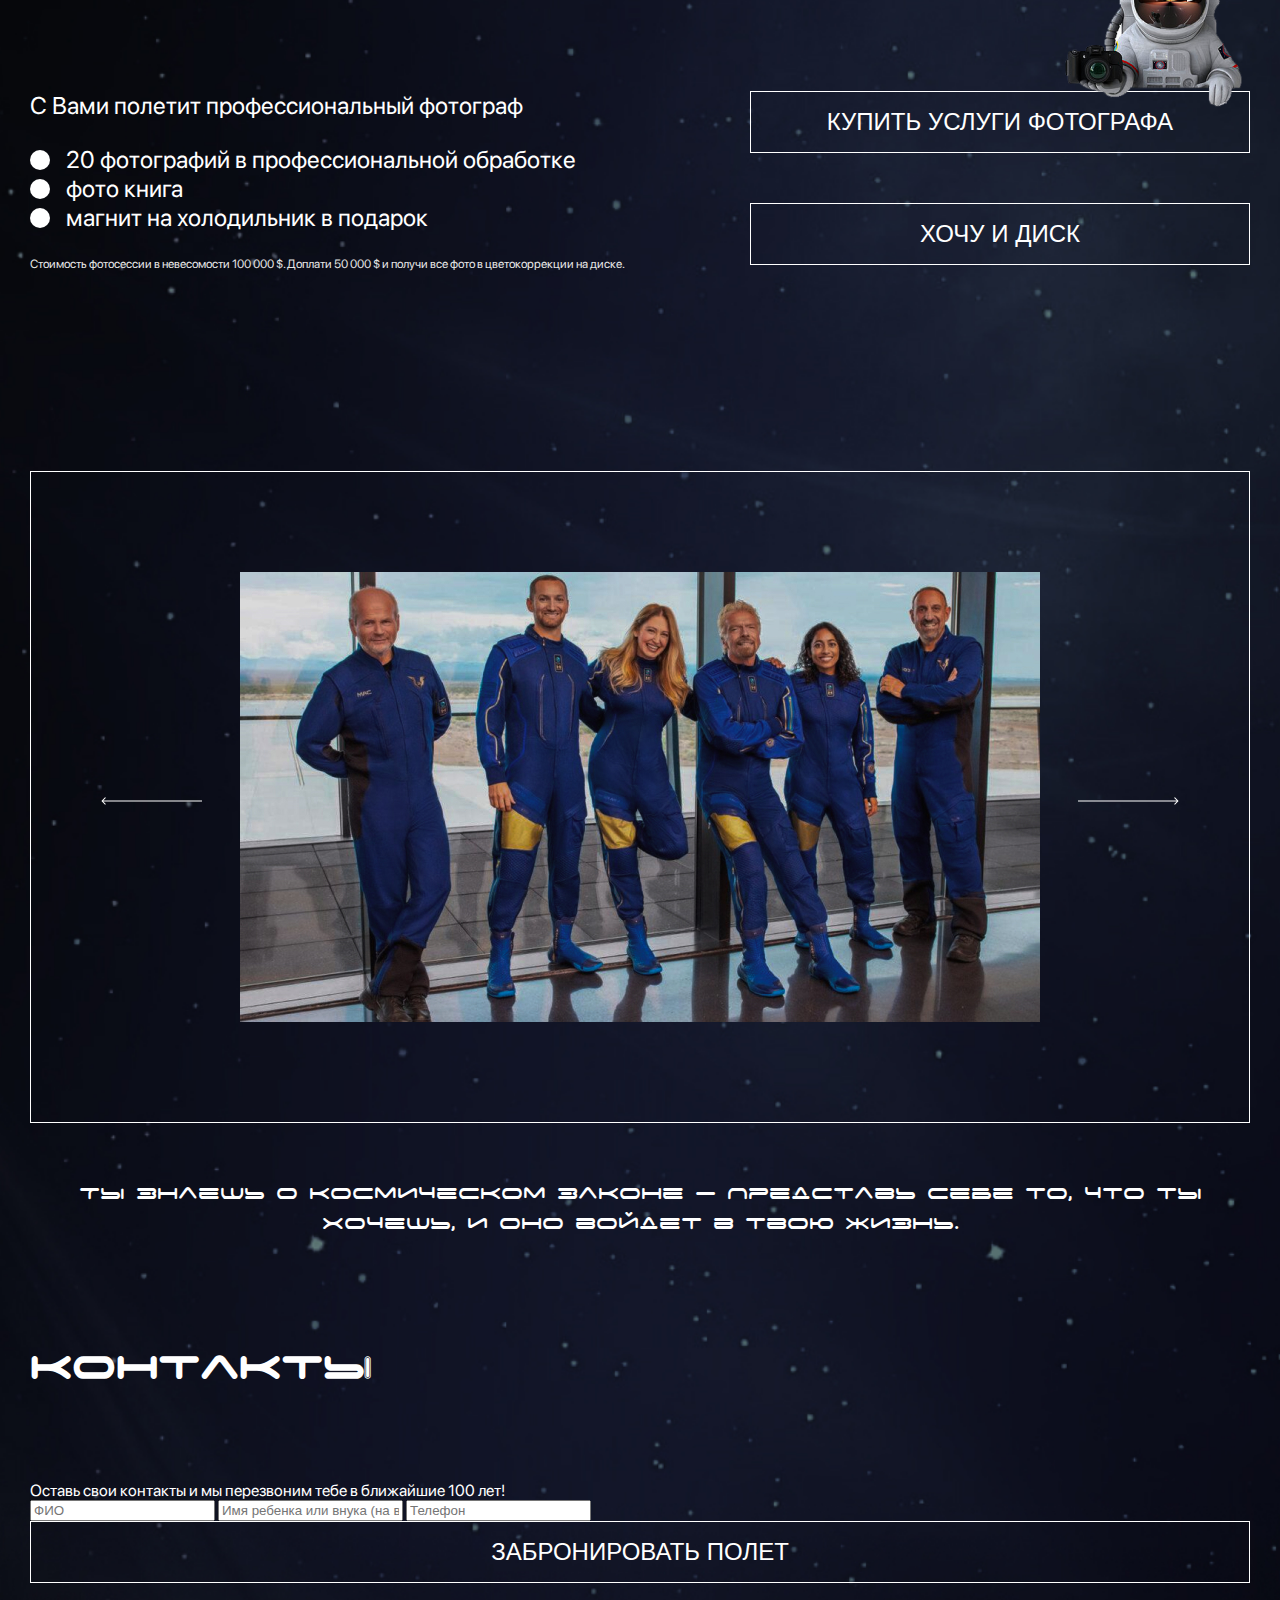
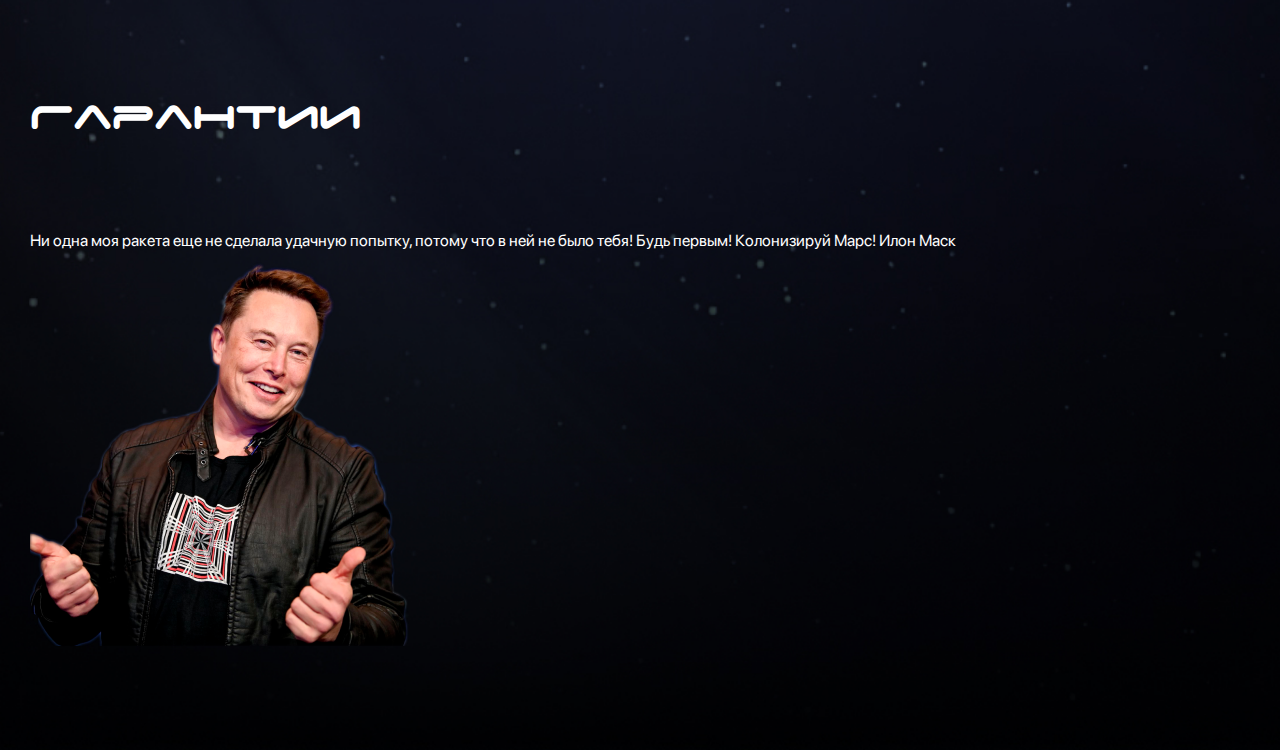
==== commit 9e887036: "time-01.02" ====
--- a/Космос/index.html
+++ b/Космос/index.html
@@ -455,7 +455,8 @@
                 </li>
               </ul>
               <p class="servises__description">
-                Стоимость фотосессии в невесомости 100 000 $.  Доплати 50 000 $ и получи все фото в цветокоррекции на диске.
+                Стоимость фотосессии в невесомости 100 000 $. Доплати 50 000 $ и получи все фото в цветокоррекции на
+                диске.
               </p>
             </div>
             <div class="servises__button">
@@ -468,8 +469,72 @@
 
       <!-- servises end -->
 
+      <!-- slider start -->
+
+      <div class="slider">
+        <div class="container">
+          <div class="slider__inner">
+            <div class="slider__box">
+              <div class="slider__box-item">
+                <img src="images/slider.jpg" alt="" class="slider__box-img">
+              </div>
+              <div class="slider__box-item">
+                <img src="images/slider.jpg" alt="" class="slider__box-img">
+              </div>
+              <div class="slider__box-item">
+                <img src="images/slider.jpg" alt="" class="slider__box-img">
+              </div>
+            </div>
+          </div>
+          <p class="slider__description">
+            Ты знаешь о Космическом законе – представь себе то, что ты хочешь, и оно войдет в твою жизнь.
+          </p>
+        </div>
+      </div>
+
+      <!-- slider end -->
+
+      <!-- contacts start -->
+
+      <section class="contacts">
+        <div class="container">
+          <div class="contacts__inner">
+            <div class="contacts__box">
+              <h2 class="title">
+                Контакты
+              </h2>
+              <p class="contacts__box-text">
+                Оставь свои контакты и мы перезвоним тебе в ближайшие 100 лет!
+              </p>
+              <form action="" class="contacts__form">
+                <input class="contacts__form-imput" placeholder="ФИО" type="text">
+                <input class="contacts__form-imput" placeholder="Имя ребенка или внука (на всякий случай)" type="text">
+                <input class="contacts__form-imput" placeholder="Телефон" type="tel">
+                <button class="btn" type="submit">
+                  ЗАБРОНИРОВАТЬ ПОЛЕТ
+                </button>
+              </form>
+            </div>
+            <div class="contacts__guarantees">
+              <h2 class="title">
+                Гарантии
+              </h2>
+              <p class="contacts__guarantees-text">
+                Ни одна моя ракета еще не сделала удачную попытку, потому что в ней не было тебя!
+                Будь первым! Колонизируй Марс!
+                Илон Маск
+              </p>
+              <img src="images/Ilon.png" alt="Ilon" class="contacts__guarantees-img">
+            </div>
+          </div>
+        </div>
+
+      </section>
+      <!-- contacts end -->
+
     </section>
     <!-- special-offer end -->
+
   </main>
   <!--  main end -->
 
--- a/Космос/css/style.css
+++ b/Космос/css/style.css
@@ -488,8 +488,8 @@
   width: 100%;
 }
 
-.servises__btn--first{
-  margin-bottom:  50px;
+.servises__btn--first {
+  margin-bottom: 50px;
   position: relative;
 }
 
@@ -503,6 +503,66 @@
   height: 150px;
 }
 
-
-
-
+.slider {
+  text-align: center;
+}
+
+.slider__inner {}
+
+.slider__box{
+  margin-bottom: 50px;
+  border: 1px solid #fff;
+  padding: 100px 0;
+}
+
+.slider__box-item {}
+
+.slider__box-img {
+  margin: 0 auto;
+}
+
+.slider__description {
+  font-family: 'spaceagecyrillic';
+  font-size: 24px;
+  line-height: 30px
+}
+
+.slider__arrow {
+  cursor: pointer;
+  position: absolute;
+  top: 50%;
+  z-index: 5;
+}
+
+.slider__arrow-left {
+  left: 70px;
+}
+
+.slider__arrow-right {
+  right: 70px;
+}
+
+.contacts {
+}
+
+.contacts__inner {
+}
+.contacts__box {
+}
+.title {
+}
+.contacts__box-text {
+}
+.contacts__form {
+}
+.contacts__form-imput {
+}
+.btn {
+}
+.contacts__guarantees {
+}
+.contacts__guarantees-text {
+}
+.contacts__guarantees-img {
+}
+
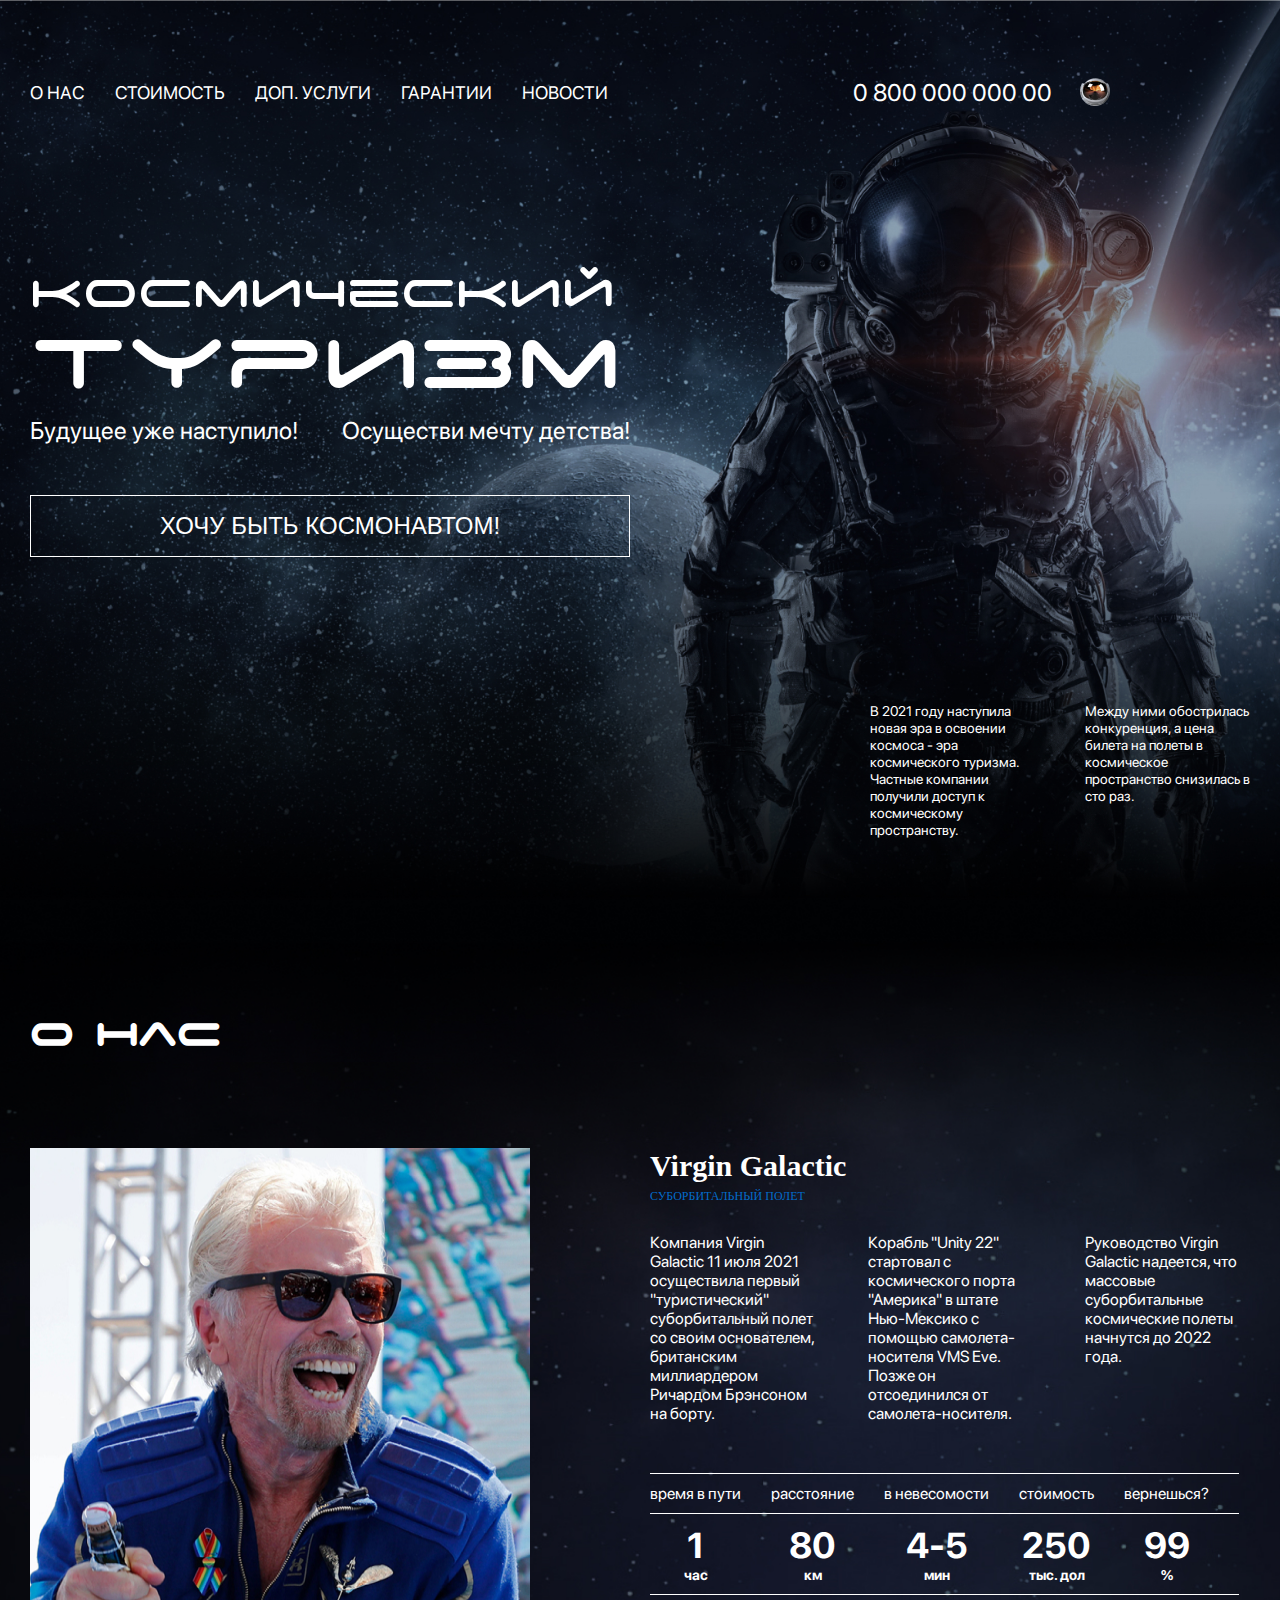
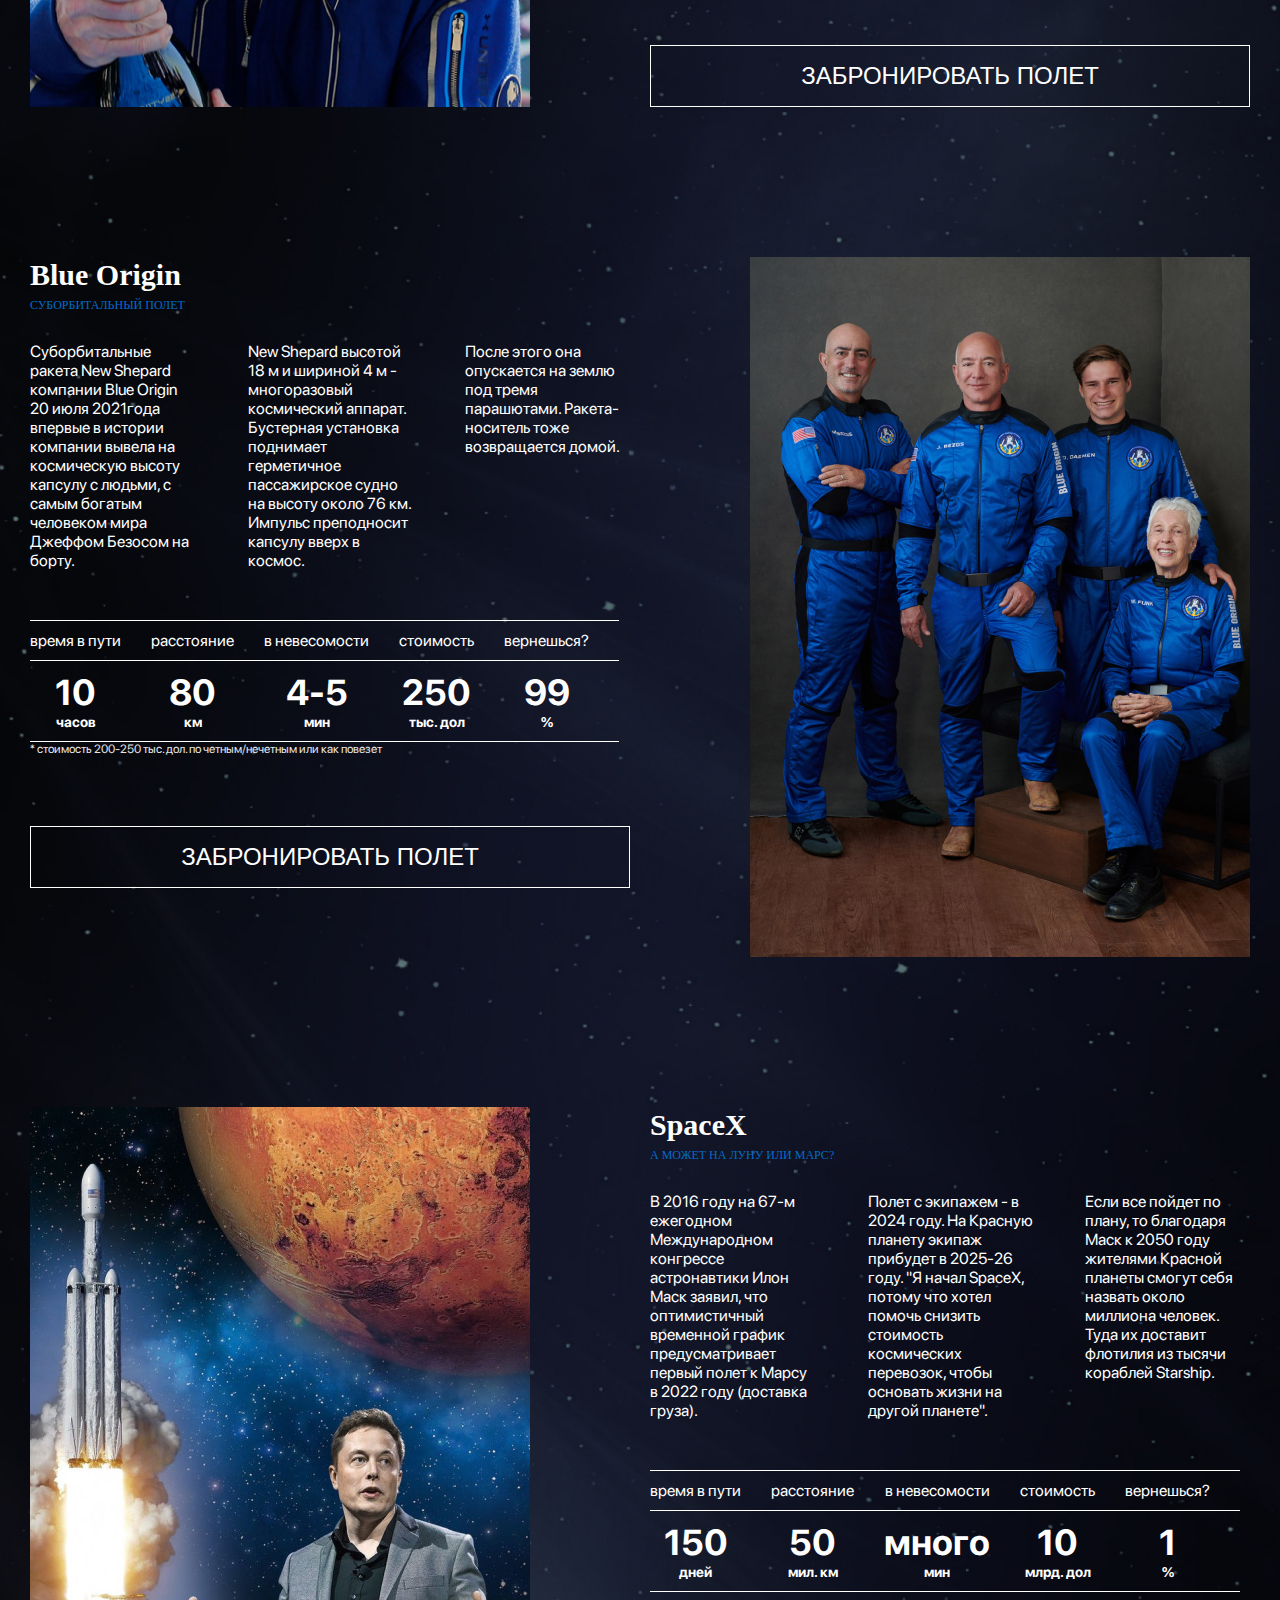
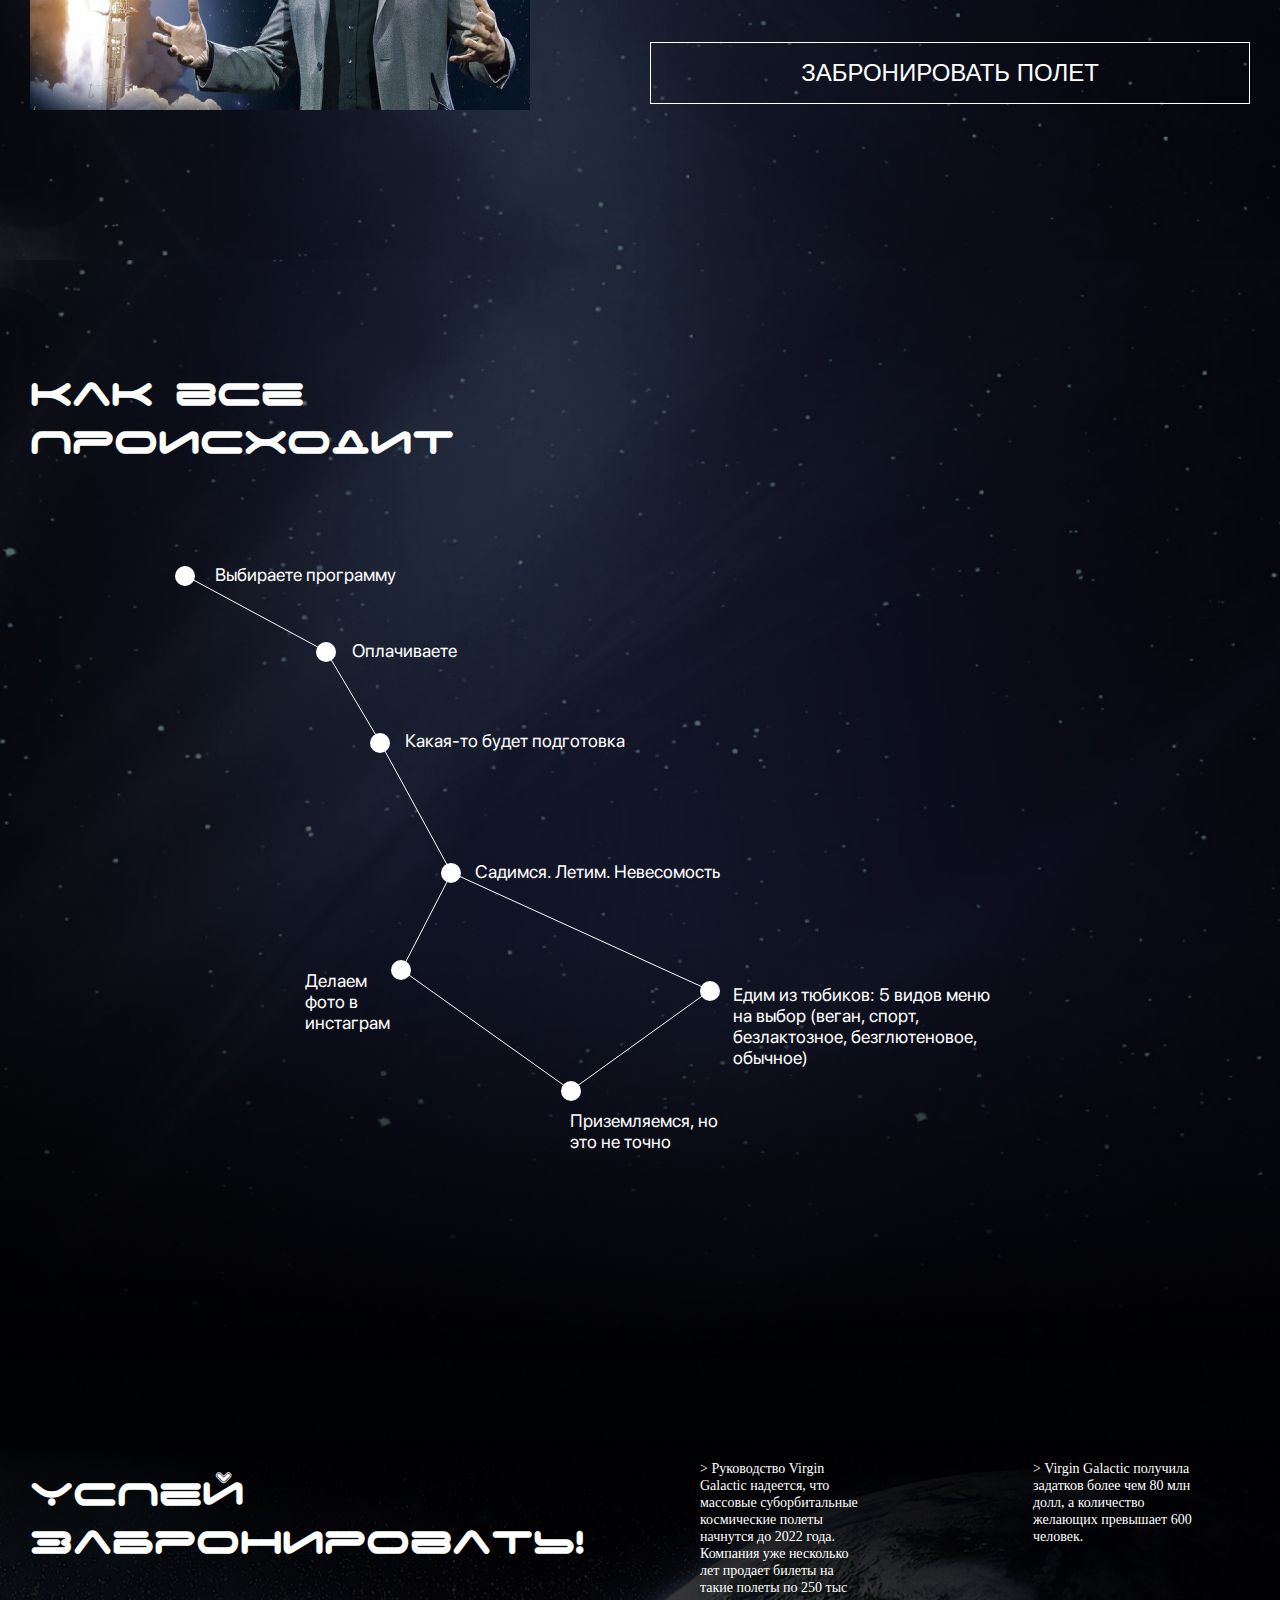
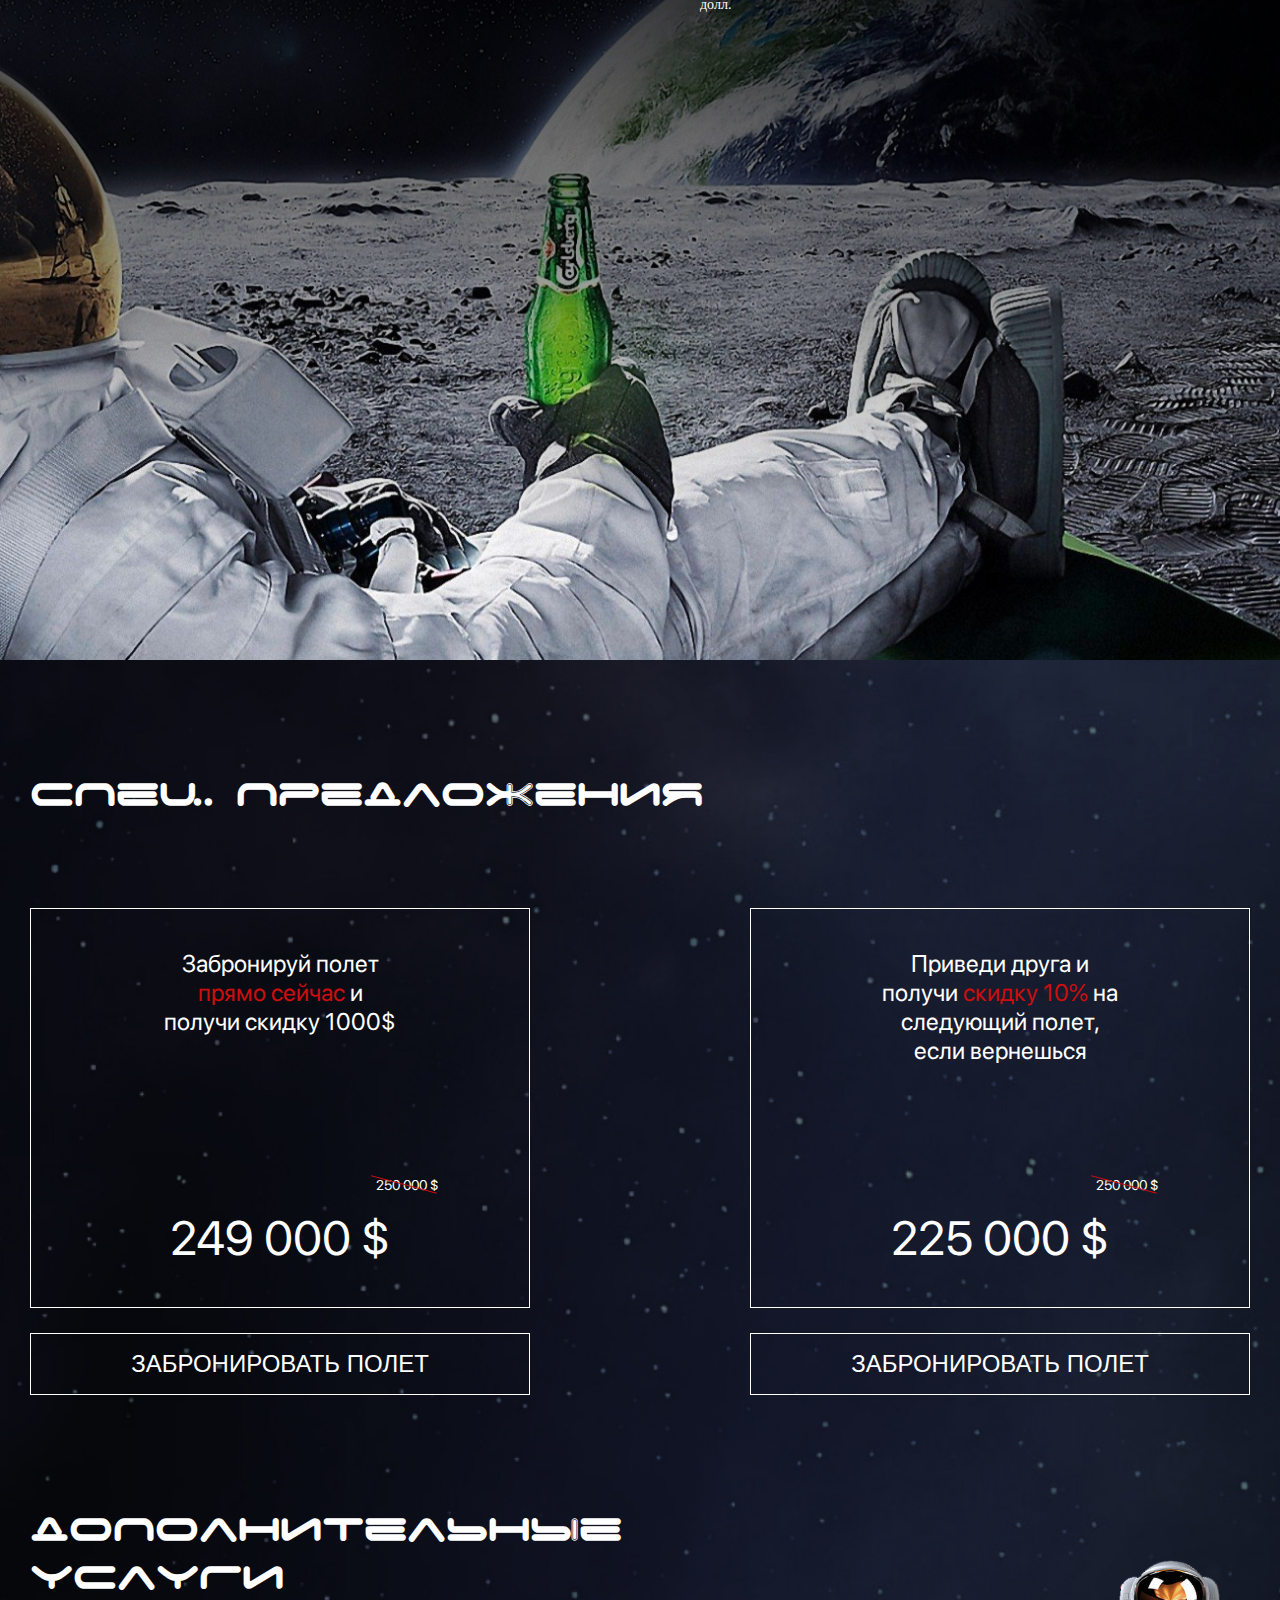
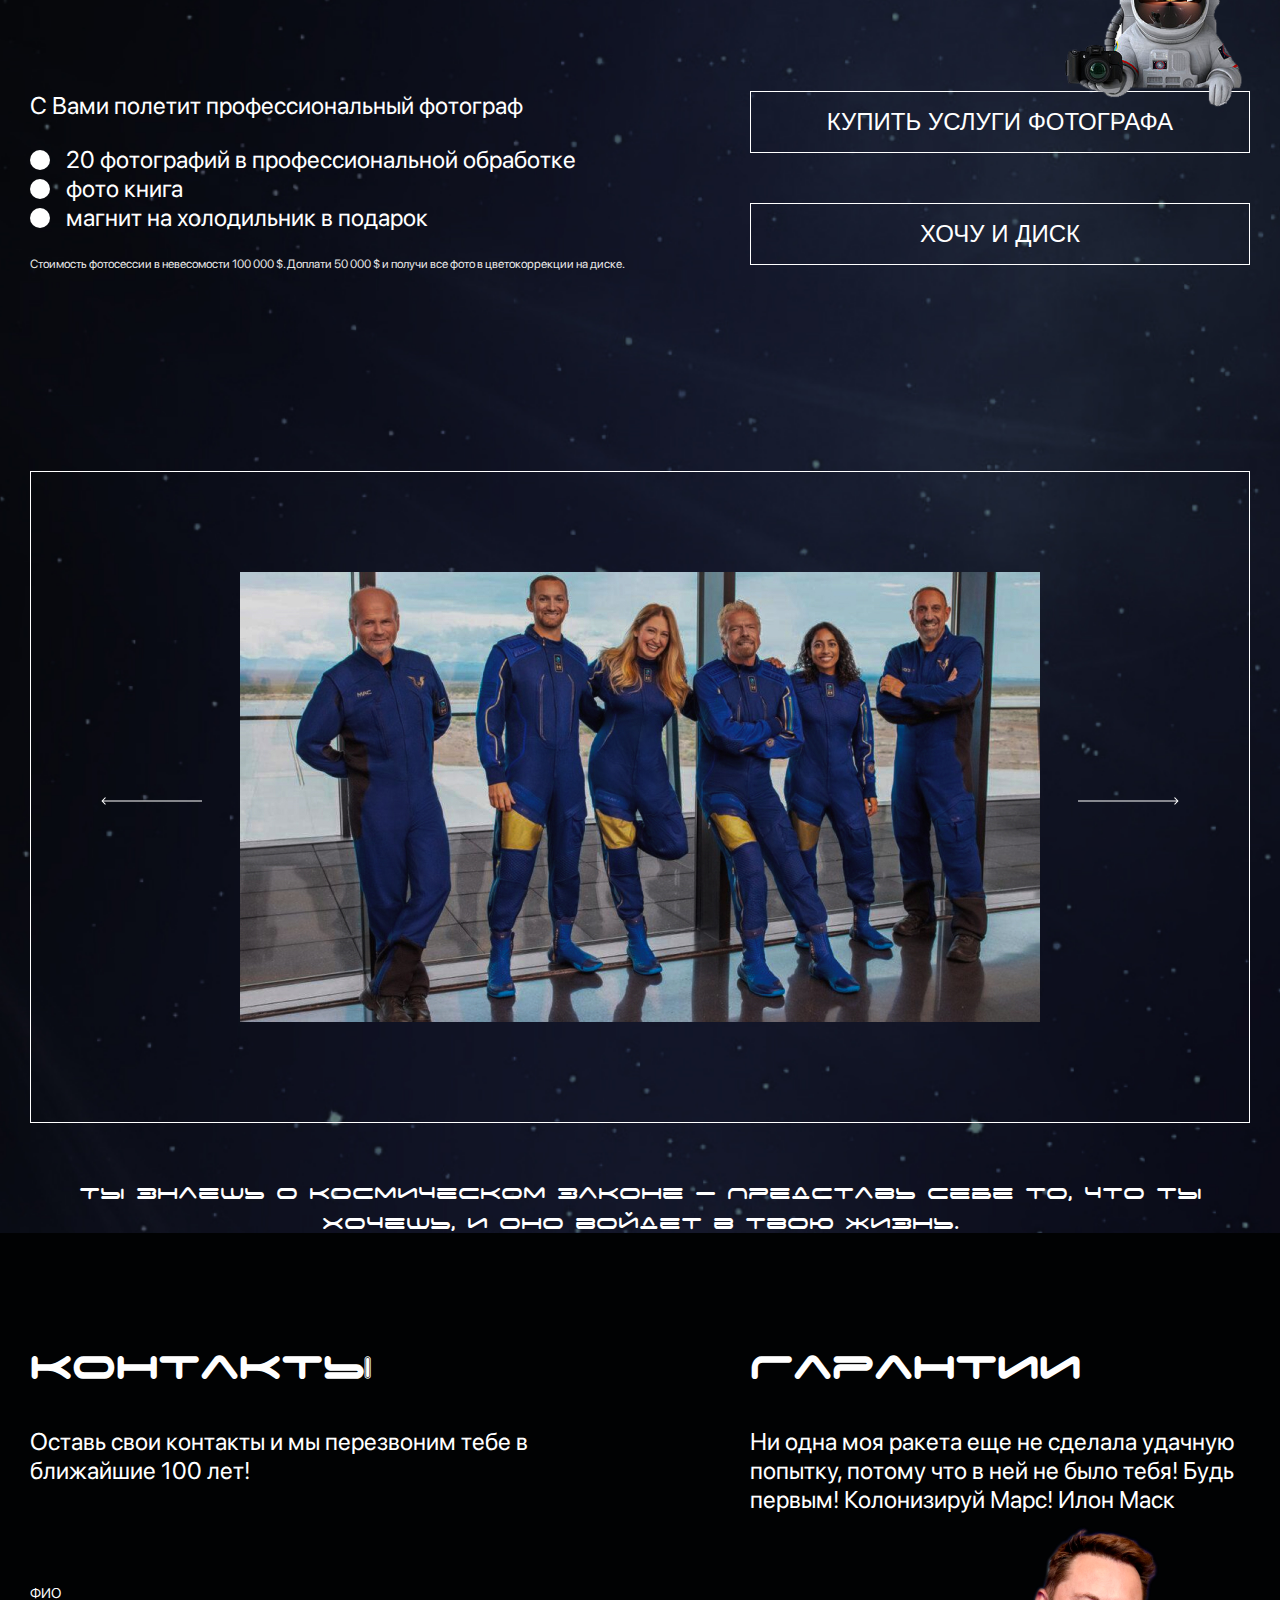
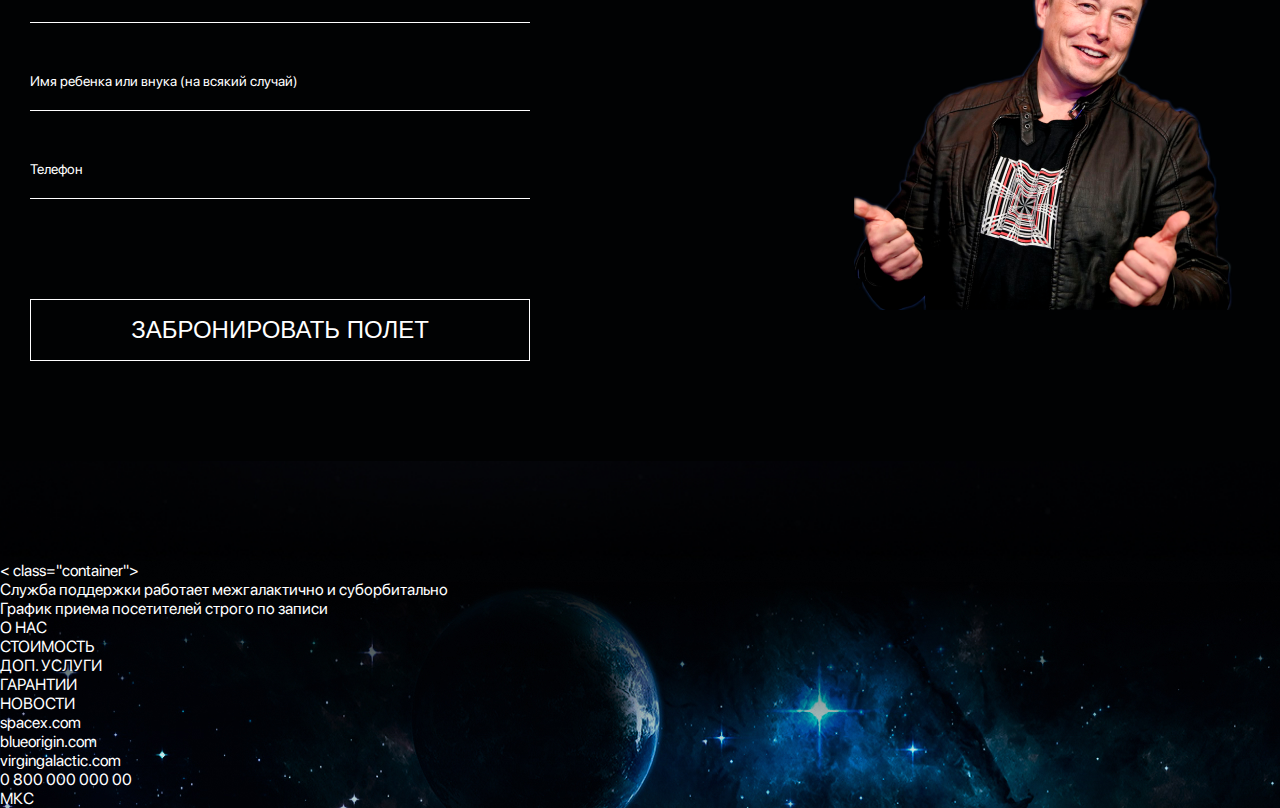
==== commit e6de49a0: "time-01.29" ====
--- a/Космос/index.html
+++ b/Космос/index.html
@@ -500,7 +500,7 @@
         <div class="container">
           <div class="contacts__inner">
             <div class="contacts__box">
-              <h2 class="title">
+              <h2 class="title contacts__title">
                 Контакты
               </h2>
               <p class="contacts__box-text">
@@ -510,13 +510,13 @@
                 <input class="contacts__form-imput" placeholder="ФИО" type="text">
                 <input class="contacts__form-imput" placeholder="Имя ребенка или внука (на всякий случай)" type="text">
                 <input class="contacts__form-imput" placeholder="Телефон" type="tel">
-                <button class="btn" type="submit">
+                <button class="btn contacts__btn" type="submit">
                   ЗАБРОНИРОВАТЬ ПОЛЕТ
                 </button>
               </form>
             </div>
             <div class="contacts__guarantees">
-              <h2 class="title">
+              <h2 class="title contacts__title">
                 Гарантии
               </h2>
               <p class="contacts__guarantees-text">
@@ -533,10 +533,81 @@
       <!-- contacts end -->
 
     </section>
-    <!-- special-offer end -->
+    <!-- special-offer end  проверить где закрывается-->
 
   </main>
   <!--  main end -->
+
+  <!-- footer start -->
+
+    <footer class="footer">
+      < class="container">
+        <div class="footer__text">
+          <p class="futer__text-bottom">
+            Служба поддержки работает межгалактично и суборбитально
+          </p>
+          <p class="futer__text-bottom">
+            График приема посетителей строго по записи
+          </p>
+        </div>
+        <ul class="footer__menu">
+          <li class="footer__menu-item">
+            <a href="" class="footer__menu-link">
+              О НАС
+            </a>
+          </li>
+          <li class="footer__menu-item">
+            <a href="" class="footer__menu-link">
+              СТОИМОСТЬ
+            </a>
+          </li>
+          <li class="footer__menu-item">
+            <a href="" class="footer__menu-link">
+              ДОП. УСЛУГИ
+            </a>
+          </li>
+          <li class="footer__menu-item">
+            <a href="" class="footer__menu-link">
+              ГАРАНТИИ
+            </a>
+          </li>
+          <li class="footer__menu-item">
+            <a href="" class="footer__menu-link">
+              НОВОСТИ
+            </a>
+          </li>
+        </ul>
+
+        <ul class="footer__link">
+          <li class="footer__links-item">
+            <a href="" class="footer__links-link">
+              spacex.com
+            </a>
+          </li>
+          <li class="footer__links-item">
+            <a href="" class="footer__links-link">
+              blueorigin.com
+            </a>
+          </li>
+          <li class="footer__links-item">
+            <a href="" class="footer__links-link">
+              virgingalactic.com
+            </a>
+          </li>
+          <li class="footer__links-item">
+            <a href="" class="footer__links-link">
+              0 800 000 000 00
+            </a>
+          </li>
+          <li class="footer__links-item">
+            <a href="" class="footer__links-link">
+              МКС
+            </a>
+          </li>
+        </ul>
+      </div>
+    </footer>
+  <!-- footer end -->
 
   <script src="https://ajax.googleapis.com/ajax/libs/jquery/3.4.1/jquery.min.js"></script>
   <script src="js/slick.min.js"></script>
--- a/Космос/css/style.css
+++ b/Космос/css/style.css
@@ -509,7 +509,7 @@
 
 .slider__inner {}
 
-.slider__box{
+.slider__box {
   margin-bottom: 50px;
   border: 1px solid #fff;
   padding: 100px 0;
@@ -543,26 +543,73 @@
 }
 
 .contacts {
+  background-color: #010203;
 }
 
 .contacts__inner {
-}
+  display: flex;
+  justify-content: space-between;
+}
+
 .contacts__box {
-}
-.title {
-}
+  width: 500px;
+  padding-bottom: 100px;
+}
+
+.title {}
+
 .contacts__box-text {
-}
-.contacts__form {
-}
+  font-size: 24px;
+  line-height: 29px;
+  margin-bottom: 80px;
+}
+
+.contacts__title {
+  padding-bottom: 46px;
+}
+
+.contacts__form {}
+
 .contacts__form-imput {
-}
-.btn {
-}
+  font-family: 'SF-pro-display';
+  font-size: 14px;
+  line-height: 17px;
+  color: #fff;
+  width: 100%;
+  background-color: #010203;
+  border: none;
+  border-bottom: 1px solid #fff;
+  padding: 20px 0;
+  margin-bottom: 30px;
+
+}
+
+.contacts__form-imput::placeholder {
+  font-family: 'SF-pro-display';
+  font-size: 14px;
+  line-height: 17px;
+  color: #fff;
+}
+.contacts__btn {
+  margin-top: 70px;
+}
+
 .contacts__guarantees {
-}
+  width: 500px;
+}
+
 .contacts__guarantees-text {
-}
+  /* font-family: 'SF-pro-display'; */
+  font-size: 24px;
+  line-height: 29px;
+}
+
 .contacts__guarantees-img {
-}
-
+  display: flex;
+  justify-content: flex-end;
+  margin-left: auto;
+  }
+
+.footer {
+  background-image: url(../images/footer-bg.jpg);
+}
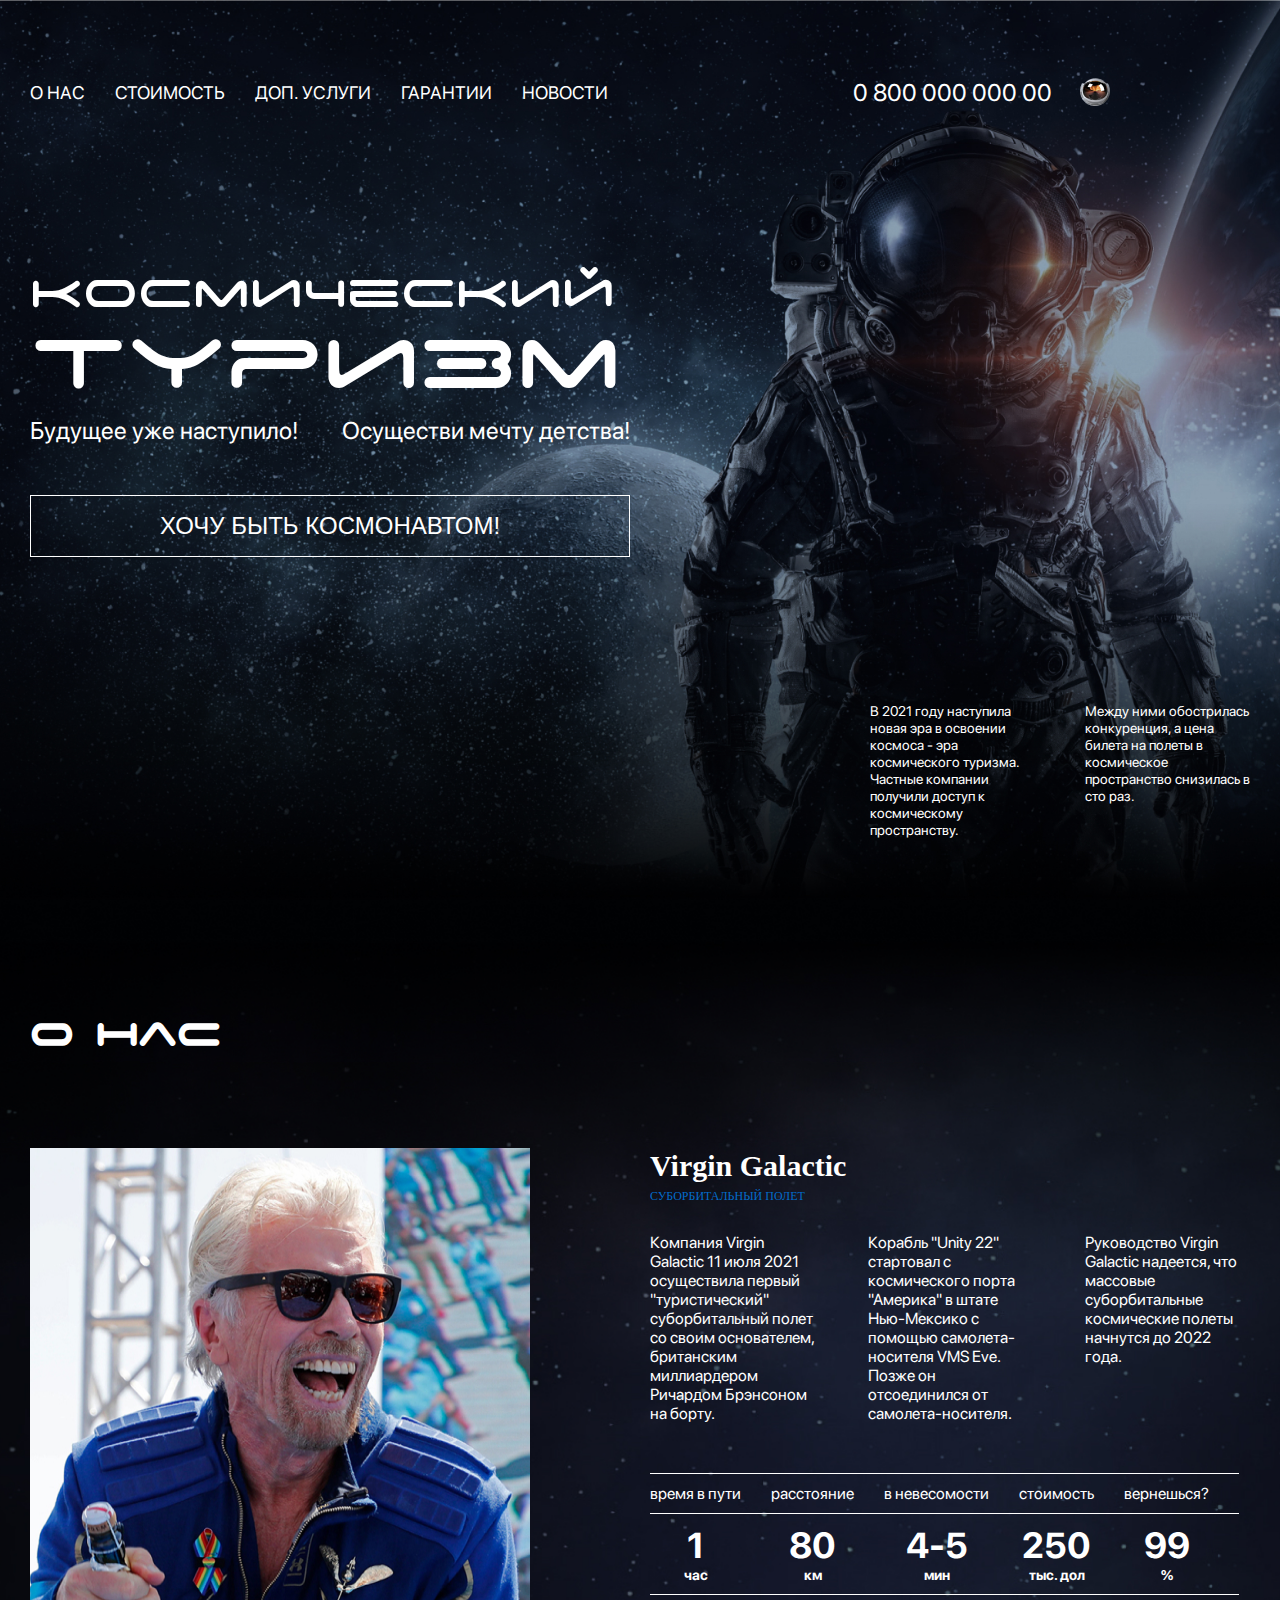
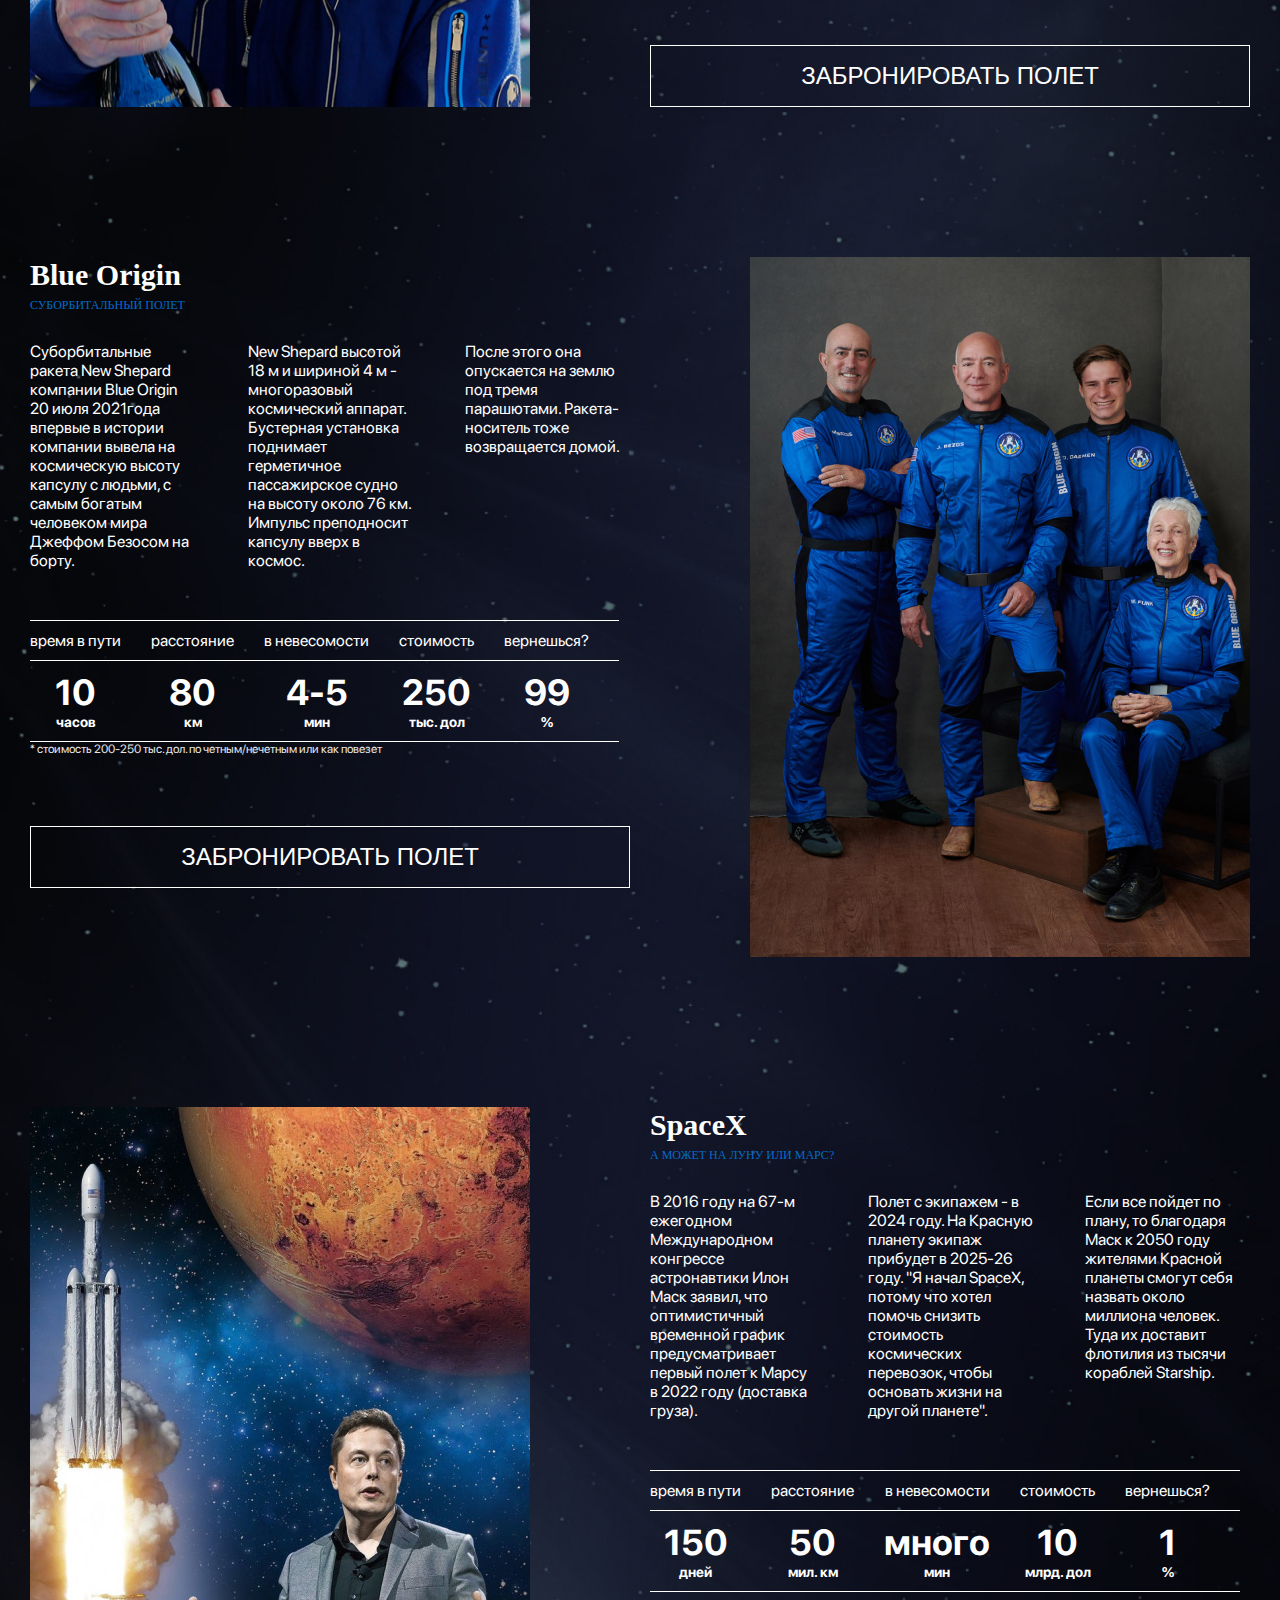
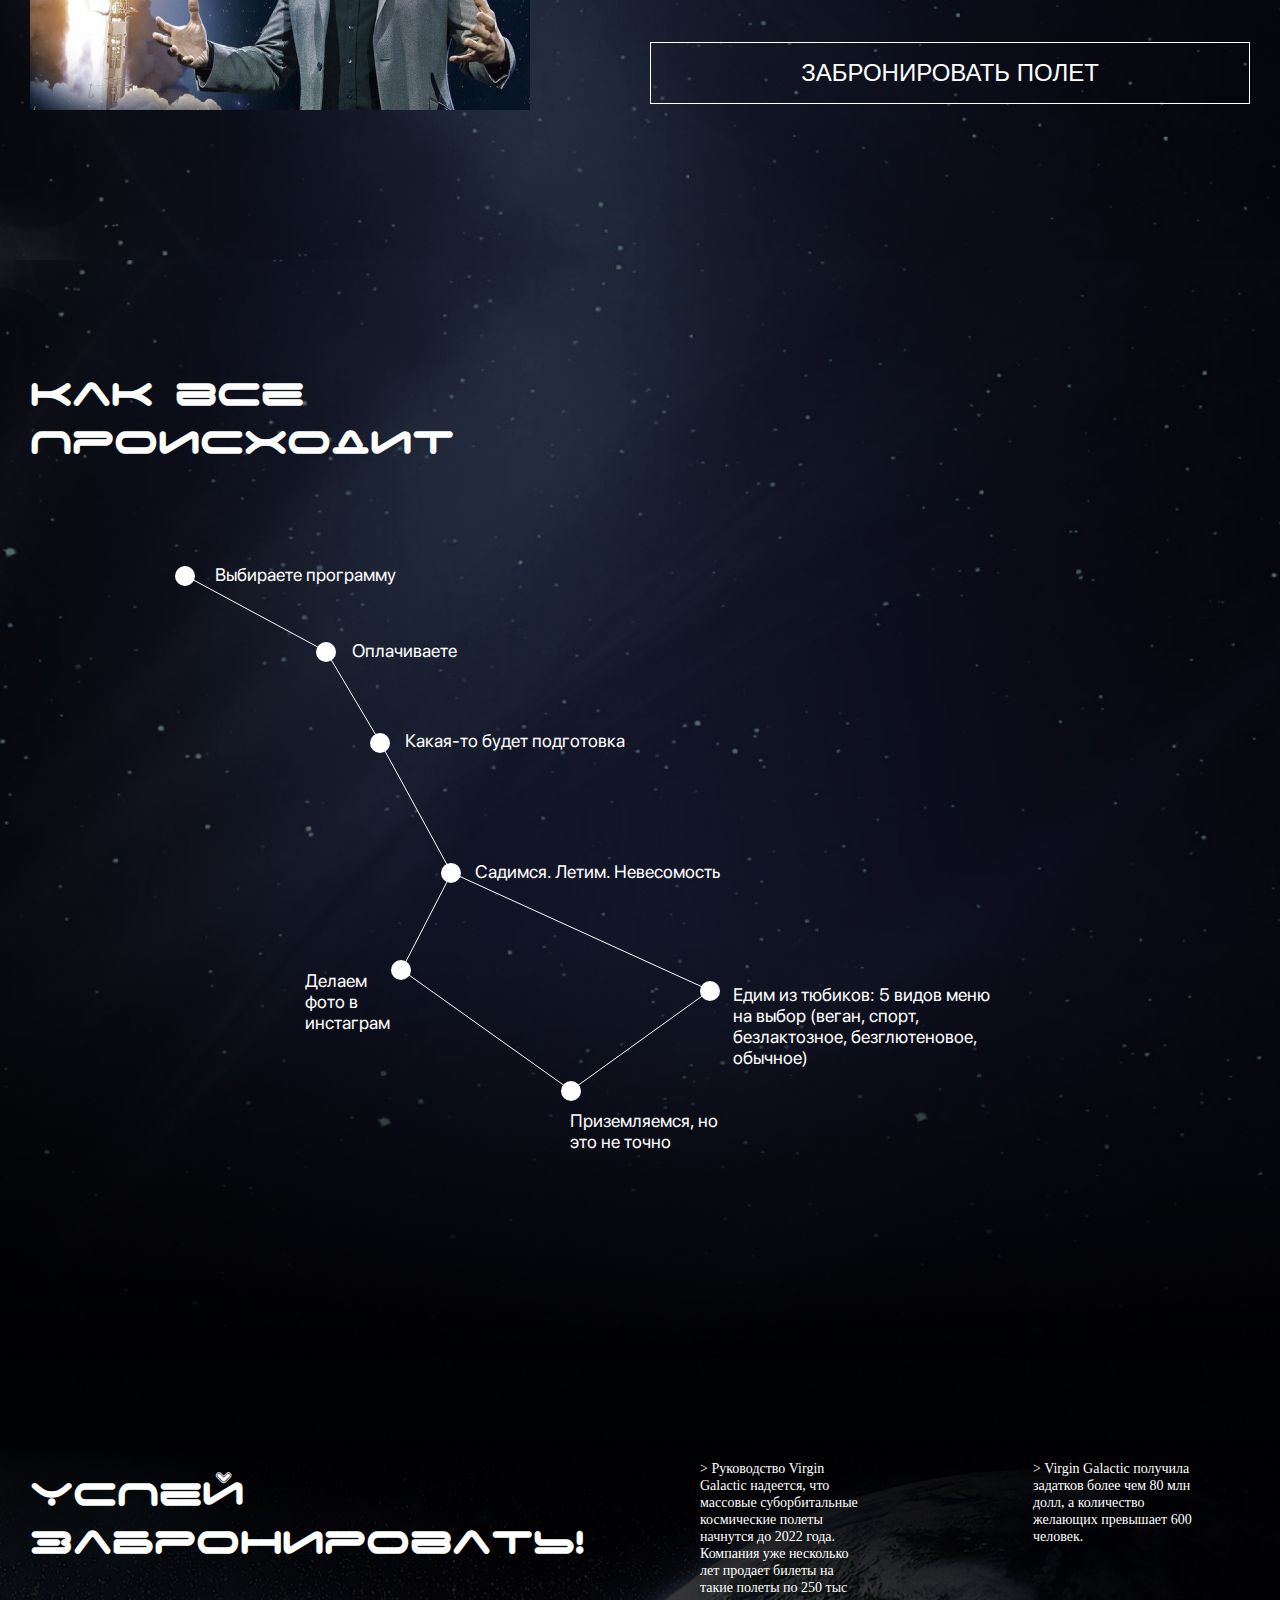
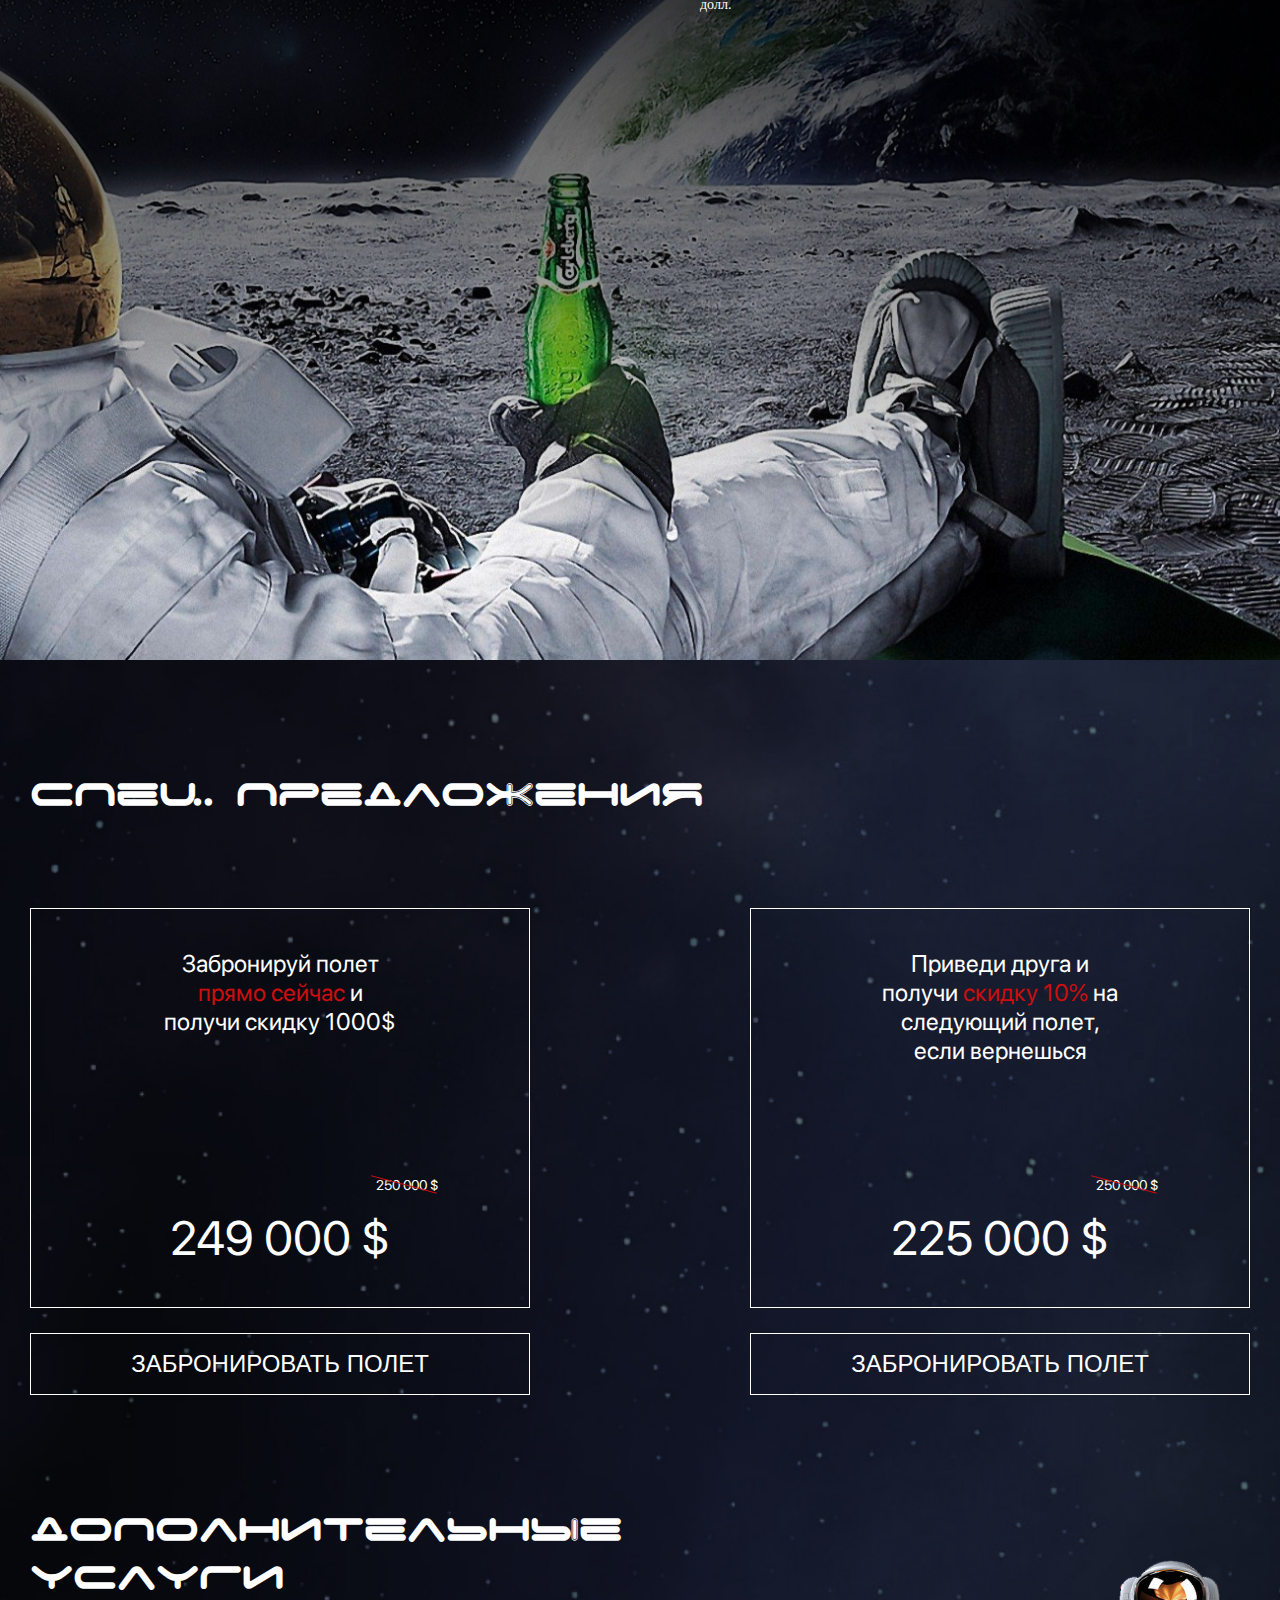
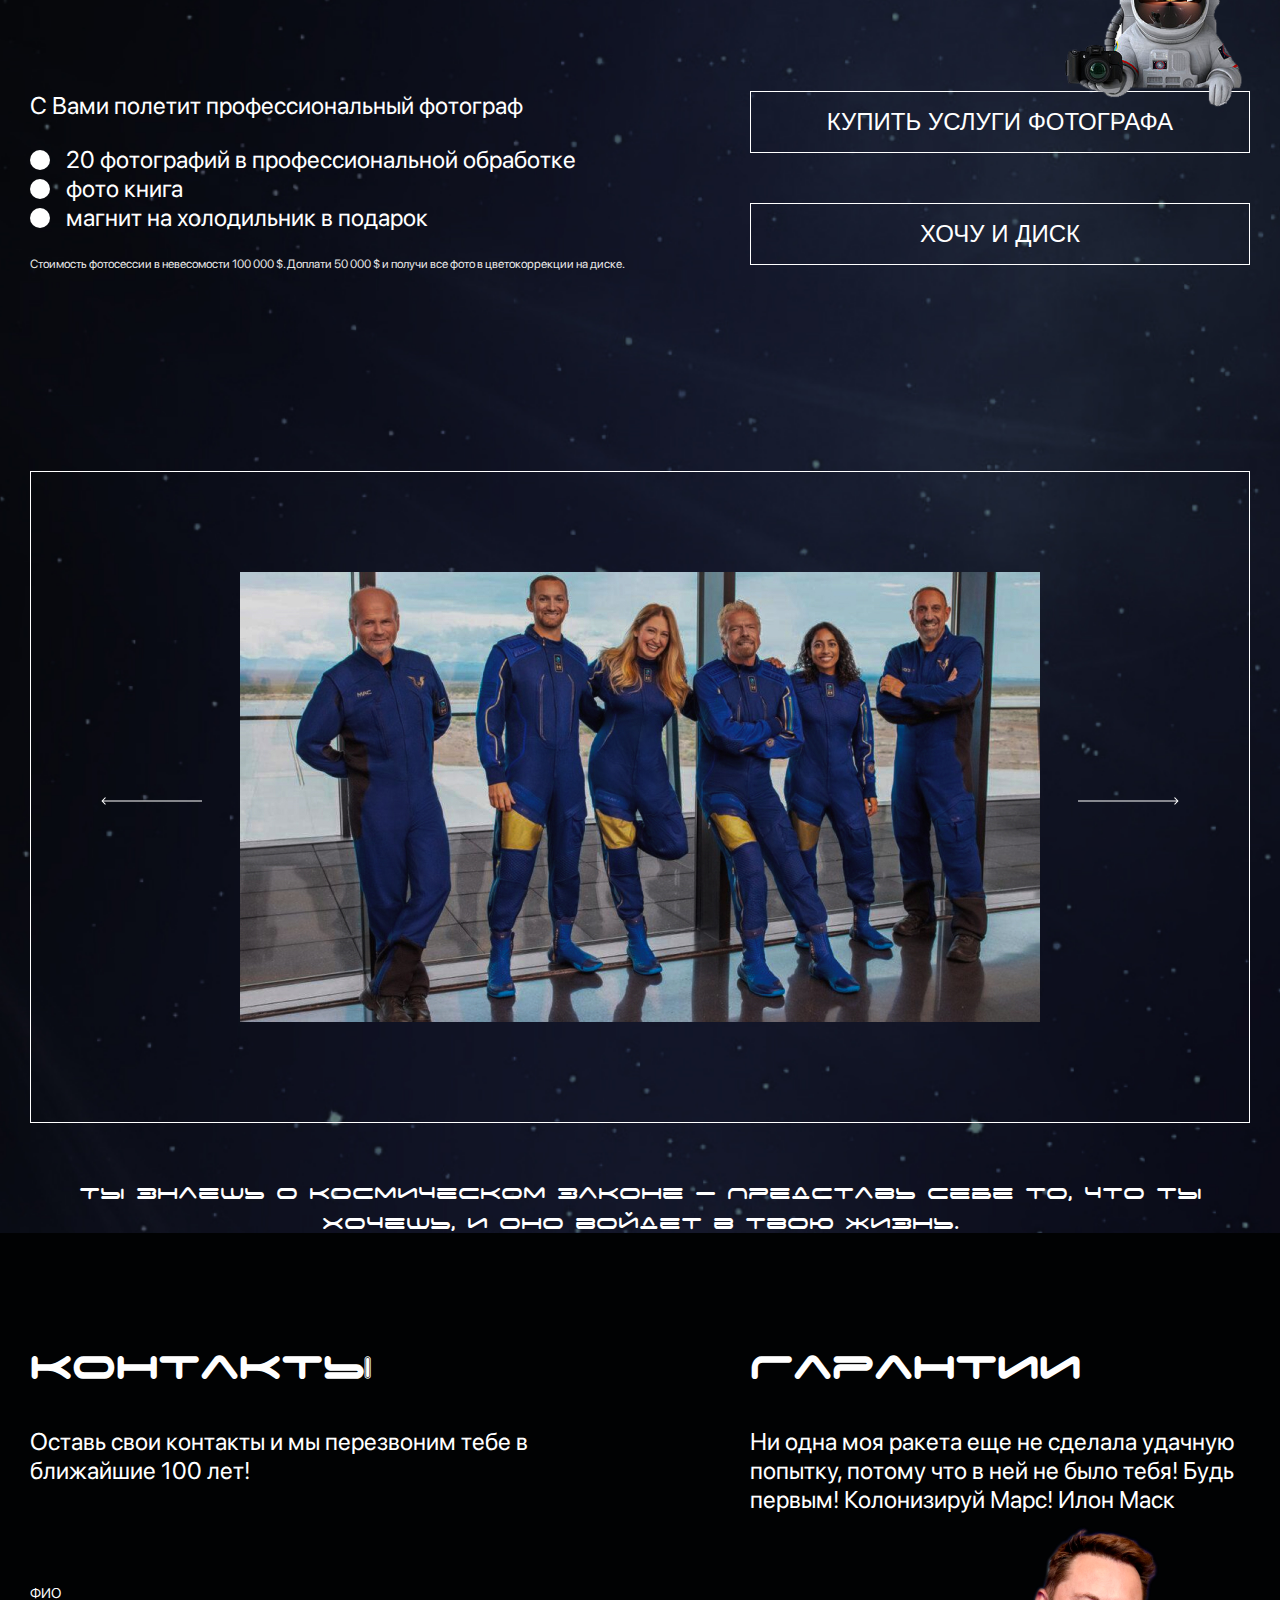
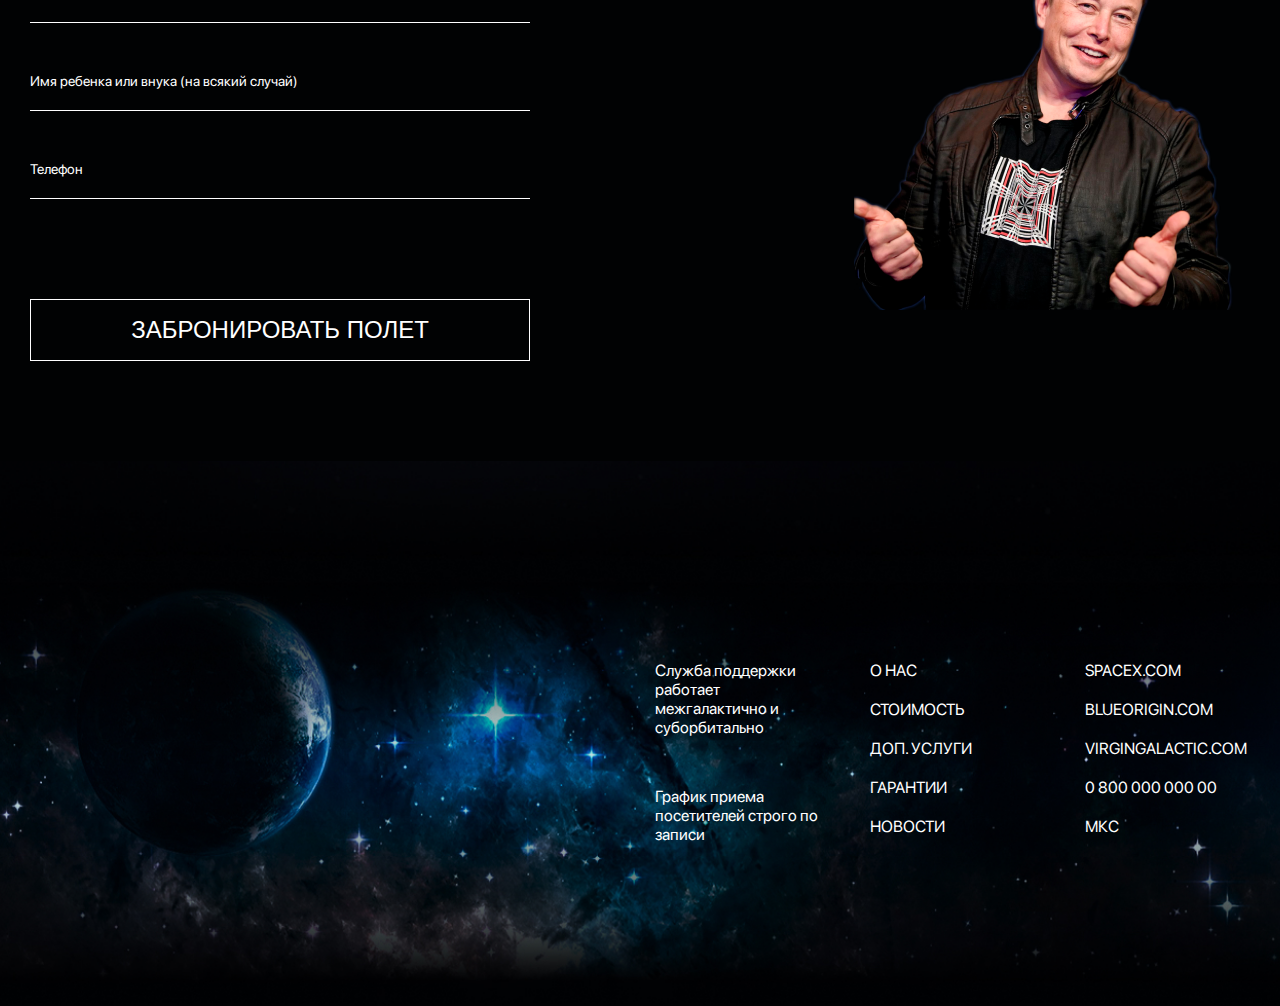
==== commit 8f7a2cd6: "time-01.44" ====
--- a/Космос/index.html
+++ b/Космос/index.html
@@ -540,8 +540,9 @@
 
   <!-- footer start -->
 
-    <footer class="footer">
-      < class="container">
+  <footer class="footer">
+    <div class="container">
+      <div class="footer__inner">
         <div class="footer__text">
           <p class="futer__text-bottom">
             Служба поддержки работает межгалактично и суборбитально
@@ -595,7 +596,7 @@
             </a>
           </li>
           <li class="footer__links-item">
-            <a href="" class="footer__links-link">
+            <a href="tel:080000000000" class="footer__links-link">
               0 800 000 000 00
             </a>
           </li>
@@ -606,7 +607,8 @@
           </li>
         </ul>
       </div>
-    </footer>
+    </div>
+  </footer>
   <!-- footer end -->
 
   <script src="https://ajax.googleapis.com/ajax/libs/jquery/3.4.1/jquery.min.js"></script>
--- a/Космос/css/style.css
+++ b/Космос/css/style.css
@@ -590,6 +590,7 @@
   line-height: 17px;
   color: #fff;
 }
+
 .contacts__btn {
   margin-top: 70px;
 }
@@ -608,8 +609,59 @@
   display: flex;
   justify-content: flex-end;
   margin-left: auto;
-  }
+}
 
 .footer {
   background-image: url(../images/footer-bg.jpg);
-}
+  background-repeat: no-repeat;
+  background-size: cover;
+  background-position: top center;
+  padding: 100px 0 150px;
+}
+
+.footer__inner {
+  display: flex;
+  justify-content: flex-end;
+
+}
+
+.footer__text {
+  font-size: 16px;
+  line-height: 19px;
+  width: 165px;
+  margin-right: 50px;
+}
+
+.footer__text p + p {
+  margin-top: 50px;
+}
+
+.futer__text-bottom {}
+
+.footer__menu {
+  list-style: none;
+  width: 120px;
+  margin-right: 95px;
+  
+}
+
+.footer__menu-item,
+.footer__links-item {
+  margin-bottom: 20px;
+}
+
+.footer__menu-link,
+.footer__links-link  {
+  text-transform: uppercase;
+  transition: color .5s;
+}
+
+.footer__menu-link:hover, 
+.footer__links-link:hover {
+  color: #CB0E0E;
+} 
+
+.footer__link {
+  list-style: none;
+  width: 165px;
+}
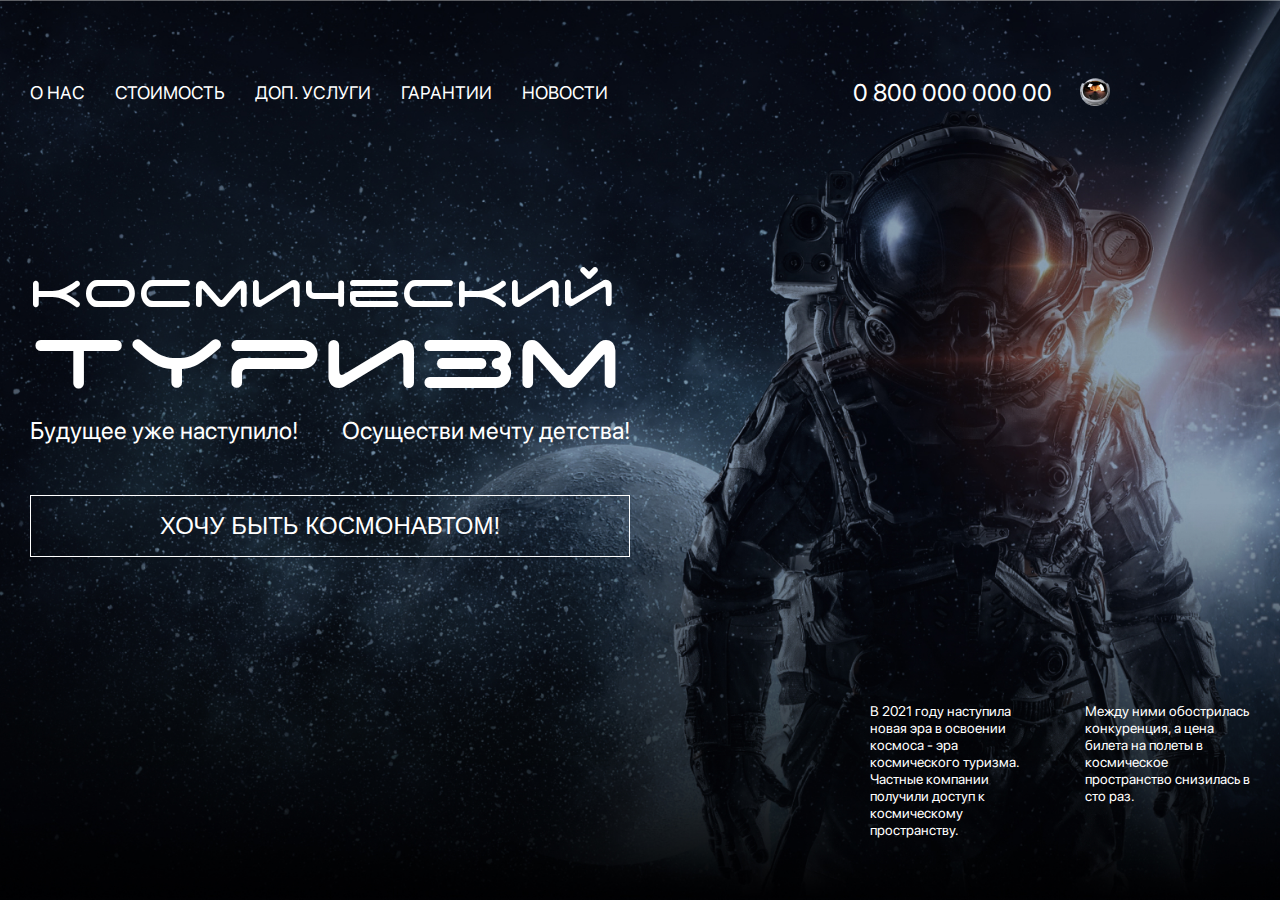
==== commit b2e9384b: "time-02.49" ====
--- a/Космос/index.html
+++ b/Космос/index.html
@@ -14,11 +14,12 @@
 
 <body>
   <!-- Start header -->
-  <header class="header">
+   <header class="header">
     <div class="container">
       <div class="header__inner">
         <div class="header__top">
           <nav class="menu">
+            <button class="menu__btn"><span></span></button>
             <ul class="menu__list">
               <li class="menu__item">
                 <a href="" class="menu__link">
@@ -86,7 +87,7 @@
   <!-- header end -->
 
   <!-- main stsrt -->
-  <main class="main">
+  <!-- <main class="main">
     <section class="about">
       <div class="container">
         <h2 class="title">
@@ -278,13 +279,13 @@
           </div>
         </div>
       </div>
-    </section>
+    </section>  -->
 
 
 
     <!-- hav-to start -->
 
-    <section class="hav-to">
+    <!-- <section class="hav-to">
       <div class="container">
         <h2 class="title">
           Как все <br> происходит
@@ -343,12 +344,12 @@
 
         </div>
       </div>
-    </section>
+    </section> -->
 
     <!--  hav-to end -->
 
     <!-- to-book start -->
-    <section class="to-book">
+    <!-- <section class="to-book">
       <div class="container">
         <div class="to-book__inner">
           <h2 class="title">
@@ -367,16 +368,16 @@
 
         </div>
       </div>
-    </section>
+    </section> -->
 
     <!-- to-book end -->
 
     <!-- special-offer start -->
-    <section class="info">
+    <!-- <section class="info"> -->
 
       <!-- spesial start -->
 
-      <div class="special-offer">
+      <!-- <div class="special-offer">
         <div class="container">
           <h2 class="title">
             Спец.
@@ -433,7 +434,7 @@
 
       <!-- servises start -->
 
-      <div class="servises">
+      <!-- <div class="servises">
         <div class="container">
           <h2 class="title">
             Дополнительные<br> услуги
@@ -465,13 +466,13 @@
             </div>
           </div>
         </div>
-      </div>
+      </div> --> -->
 
       <!-- servises end -->
 
       <!-- slider start -->
 
-      <div class="slider">
+      <!-- <div class="slider">
         <div class="container">
           <div class="slider__inner">
             <div class="slider__box">
@@ -490,13 +491,13 @@
             Ты знаешь о Космическом законе – представь себе то, что ты хочешь, и оно войдет в твою жизнь.
           </p>
         </div>
-      </div>
+      </div> -->
 
       <!-- slider end -->
 
       <!-- contacts start -->
 
-      <section class="contacts">
+      <!-- <section class="contacts">
         <div class="container">
           <div class="contacts__inner">
             <div class="contacts__box">
@@ -529,7 +530,7 @@
           </div>
         </div>
 
-      </section>
+      </section> -->
       <!-- contacts end -->
 
     </section>
@@ -540,7 +541,7 @@
 
   <!-- footer start -->
 
-  <footer class="footer">
+  <!-- <footer class="footer">
     <div class="container">
       <div class="footer__inner">
         <div class="footer__text">
@@ -608,7 +609,7 @@
         </ul>
       </div>
     </div>
-  </footer>
+  </footer> -->
   <!-- footer end -->
 
   <script src="https://ajax.googleapis.com/ajax/libs/jquery/3.4.1/jquery.min.js"></script>
--- a/Космос/css/style.css
+++ b/Космос/css/style.css
@@ -59,6 +59,40 @@
   text-transform: uppercase;
   border: 1px solid #fff;
   padding: 20px 45px;
+}
+
+.menu__btn {
+  display: none;
+  width: 40px;
+  height: 30px;
+  padding: 0;
+  position: relative;
+  z-index: 20;
+}
+
+.menu__btn span {
+  display: block;
+  height: 2px;
+  background-color: #fff;
+  position: relative;
+}
+
+.menu__btn span::before,
+.menu__btn span::after {
+  content: '';
+  position: absolute;
+  width: 40px;
+  height: 2px;
+  background-color: #fff;
+  left: 0;
+}
+
+.menu__btn span::before {
+  top: -10px;
+}
+
+.menu__btn span::after {
+  top: 10px;
 }
 
 .title {
@@ -556,7 +590,7 @@
   padding-bottom: 100px;
 }
 
-.title {}
+
 
 .contacts__box-text {
   font-size: 24px;
@@ -632,7 +666,7 @@
   margin-right: 50px;
 }
 
-.footer__text p + p {
+.footer__text p+p {
   margin-top: 50px;
 }
 
@@ -642,7 +676,7 @@
   list-style: none;
   width: 120px;
   margin-right: 95px;
-  
+
 }
 
 .footer__menu-item,
@@ -651,17 +685,135 @@
 }
 
 .footer__menu-link,
-.footer__links-link  {
+.footer__links-link {
   text-transform: uppercase;
   transition: color .5s;
 }
 
-.footer__menu-link:hover, 
+.footer__menu-link:hover,
 .footer__links-link:hover {
   color: #CB0E0E;
-} 
+}
 
 .footer__link {
   list-style: none;
   width: 165px;
 }
+
+@media (max-width: 1024px) {
+  .login {
+    margin-right: 0;
+  }
+}
+
+@media (max-width: 895px) {
+  .header__top {
+    padding-top: 30px;
+  }
+  .menu__btn {
+    display: block;
+  }
+
+  .menu__list {
+    transform: translateY(-150%);
+    transition: all .5s;
+    display: block;
+    position: absolute;
+    top: 0;
+    left: 0;
+    right: 0;
+    background-color: 010203;
+    padding-top: 90px;
+    padding-bottom: 30px;
+    width: 100%;
+    text-align: center;
+  }
+.menu__list.active {
+  transform: translateY(0);
+
+}
+  .menu__item {
+    padding-bottom: 15px;
+  }
+  .menu__link {
+    display: block;
+  }
+  .phone,
+  .login {
+    position: relative;
+    z-index: 20;
+  }
+  .header {
+    background-position: center right;
+  }
+  .header__content {
+    margin: 0 auto;
+  }
+  .header__description {
+    justify-content: center;
+  }
+
+}
+
+@media (max-width: 620px) {
+  .header__title {
+    font-size: 34px;
+    line-height: 30px;
+  }
+  .header__title span {
+    font-size: 60px;
+  }
+  .header__content {
+    text-align: center;
+  }
+  .header__text {
+    display: block;
+  }
+  .btn {
+    width: 60%;
+    font-size: 18px;
+    line-height: 22px;
+  }
+  .header__description {
+    display: block;
+  }
+  .header__description-text {
+    width: 100%;
+  }
+  .header__description-text + .header__description-text {
+    margin-left: 0;
+    margin-top: 20px;
+  }
+}
+
+@media (max-width:360px) {
+  .header__top {
+    flex-wrap: wrap;
+  }
+  .phone {
+    width: 100%;
+    margin-right: auto;
+    margin-top: 20px;
+  }
+  .menu {
+    order: -1;
+  }
+  .login {
+    order: -1;
+  }
+  .menu__list {
+    padding-top: 110px;
+  }
+  .header__title {
+    font-size: 25px;
+  }
+  .header__title span {
+    font-size: 30px;
+  }
+}
+
+@media (max-width:) {}
+
+@media (max-width:) {}
+
+@media (max-width:) {}